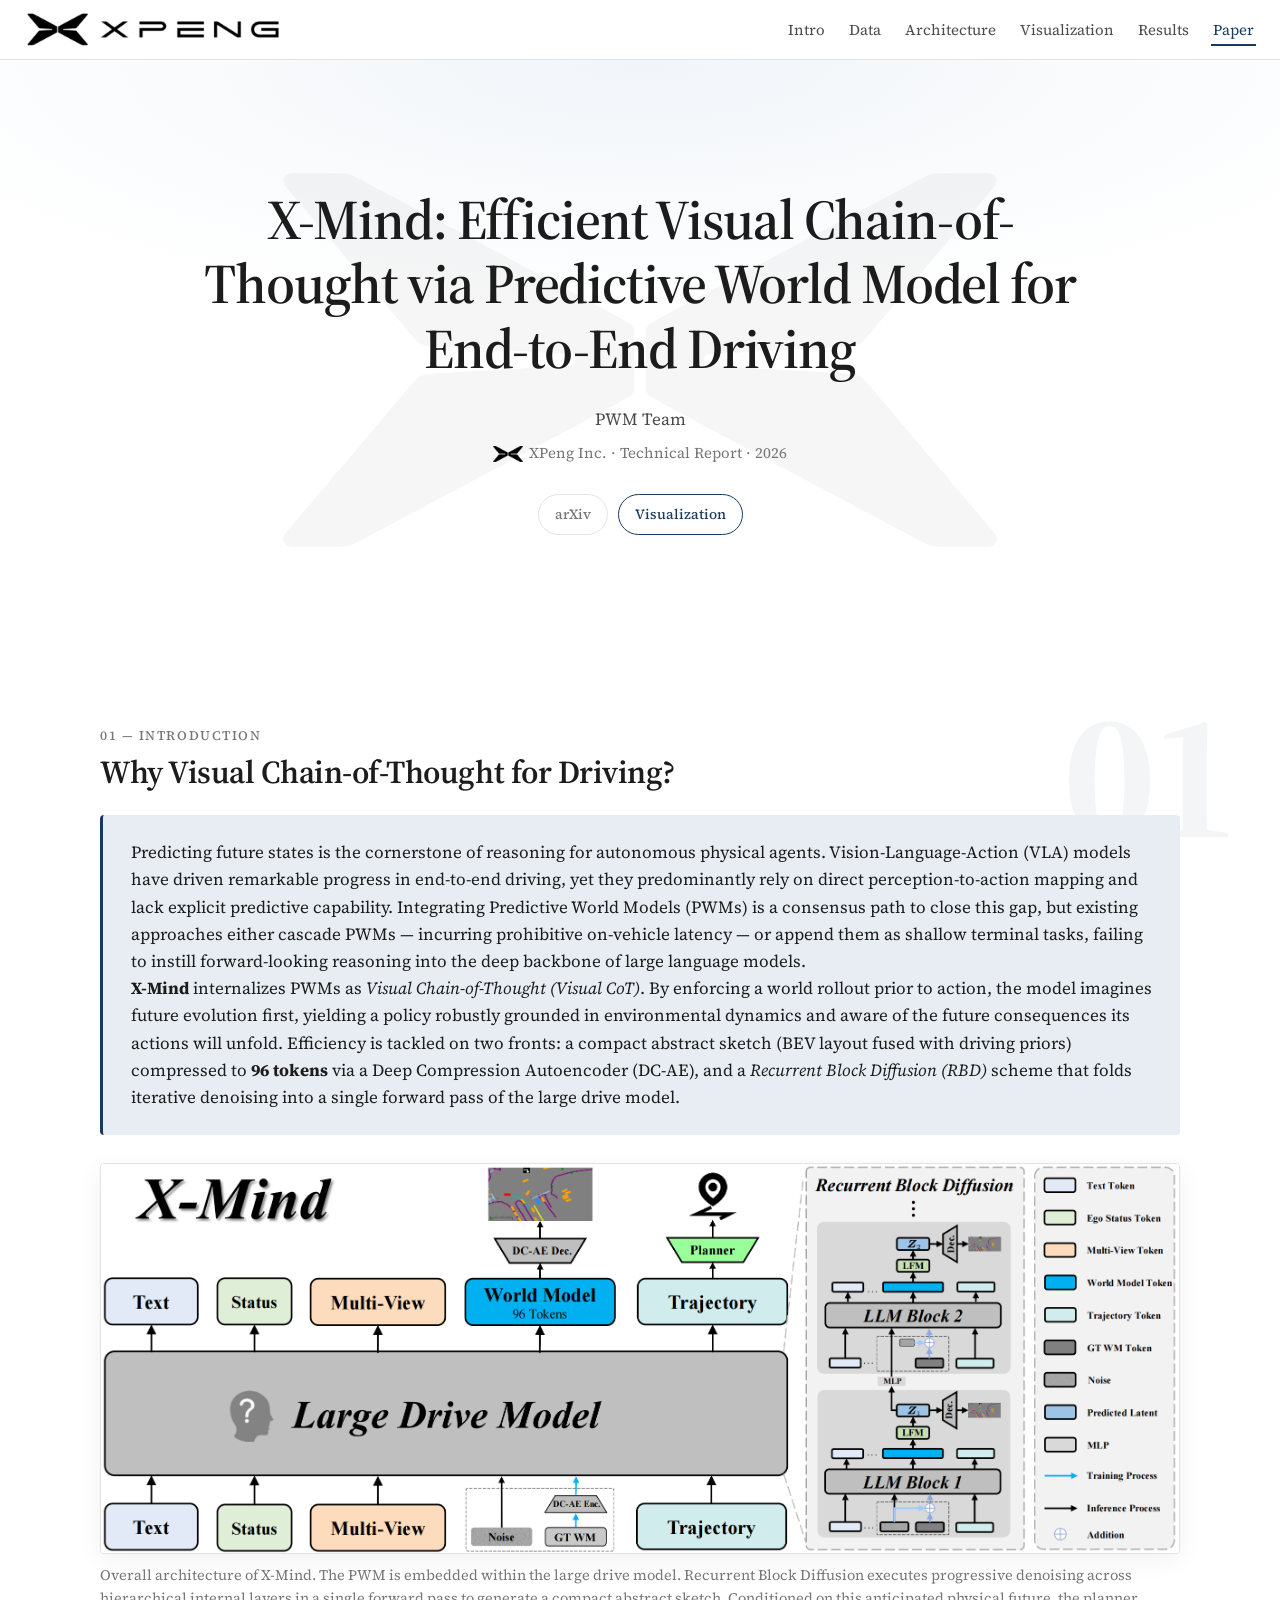
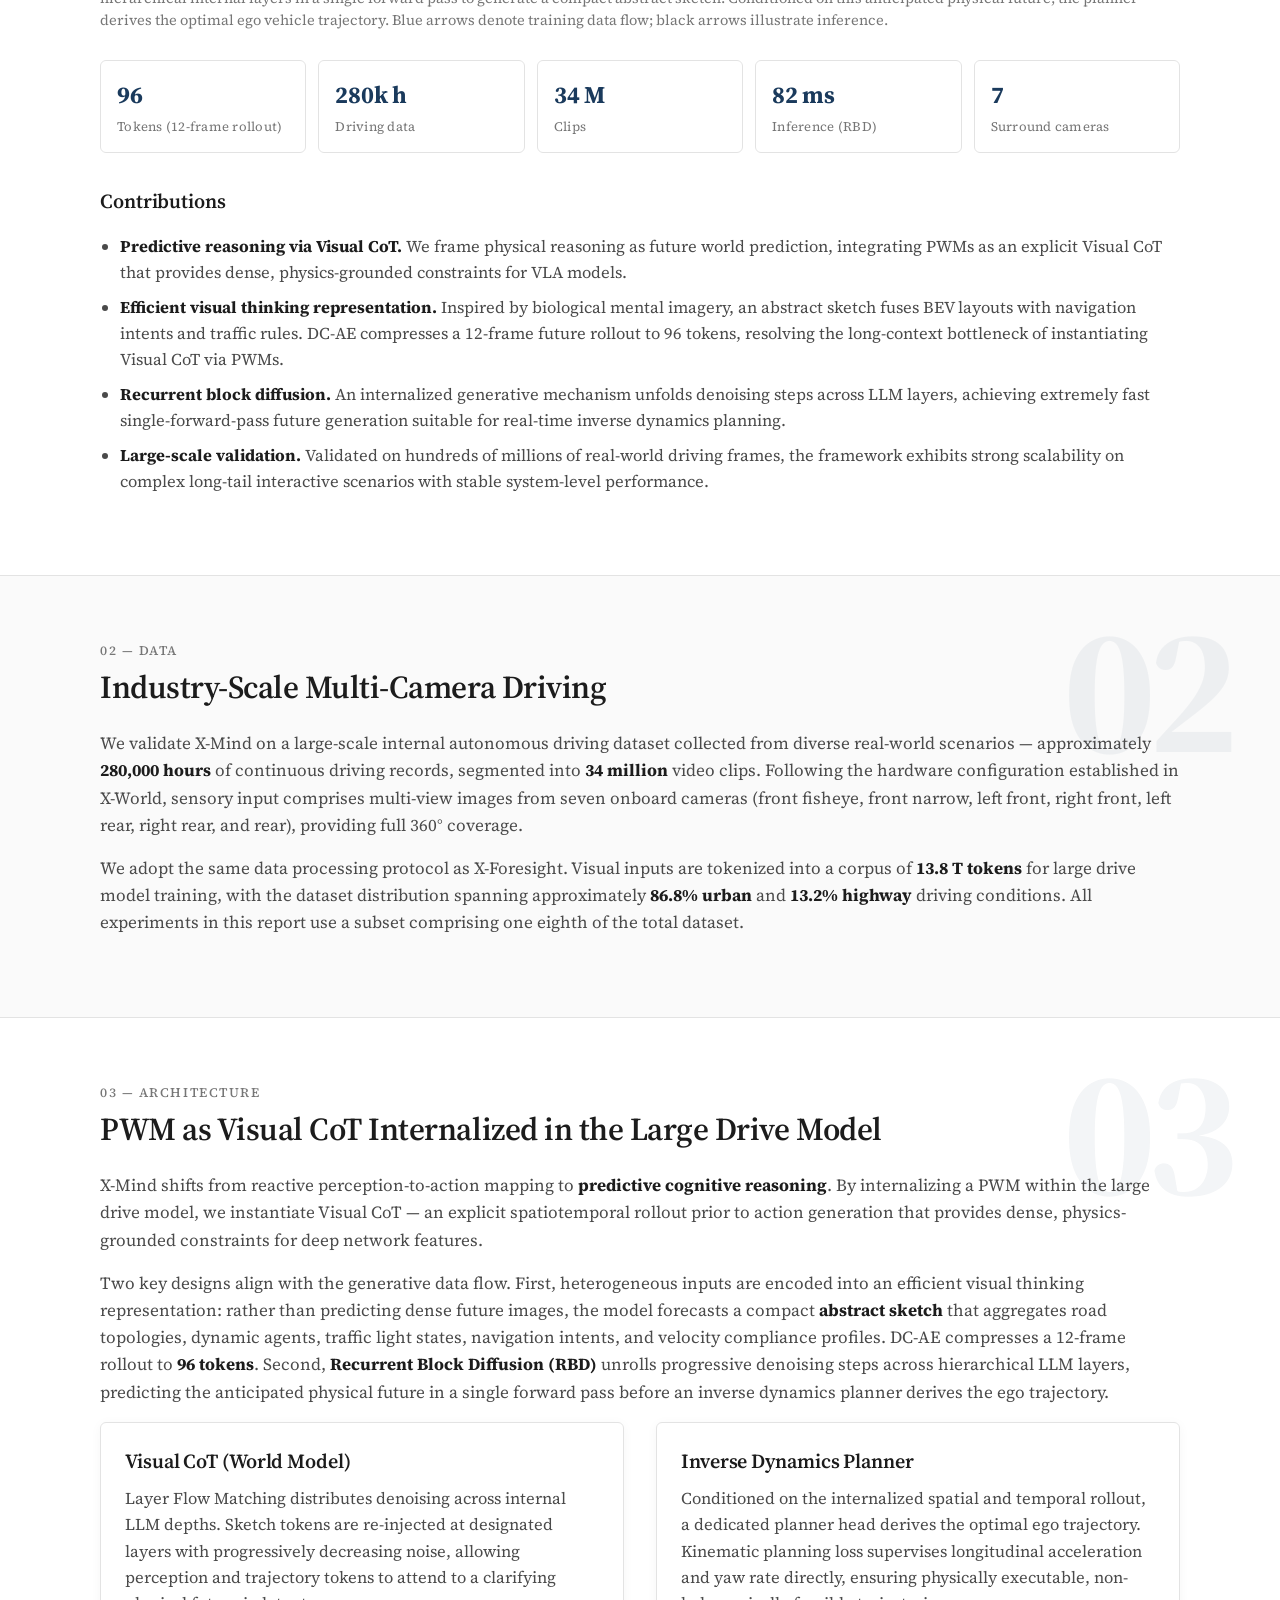
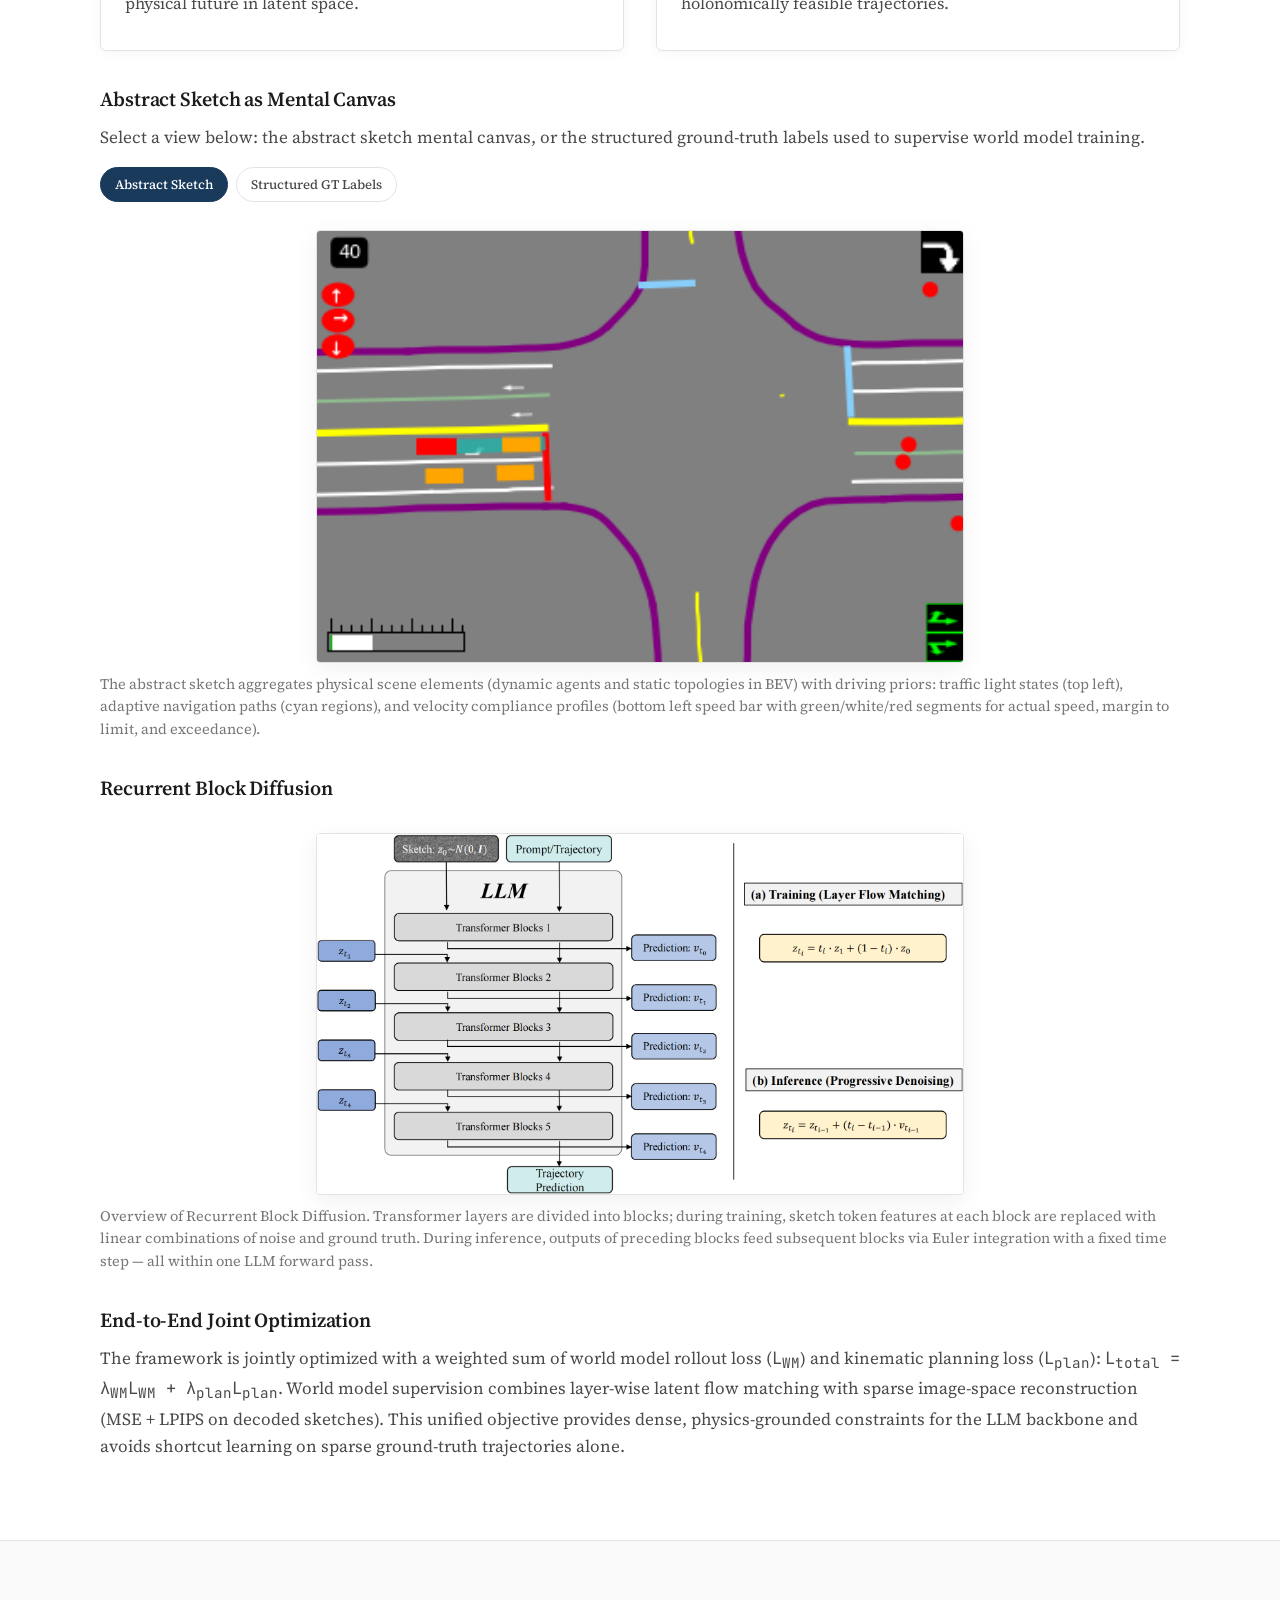
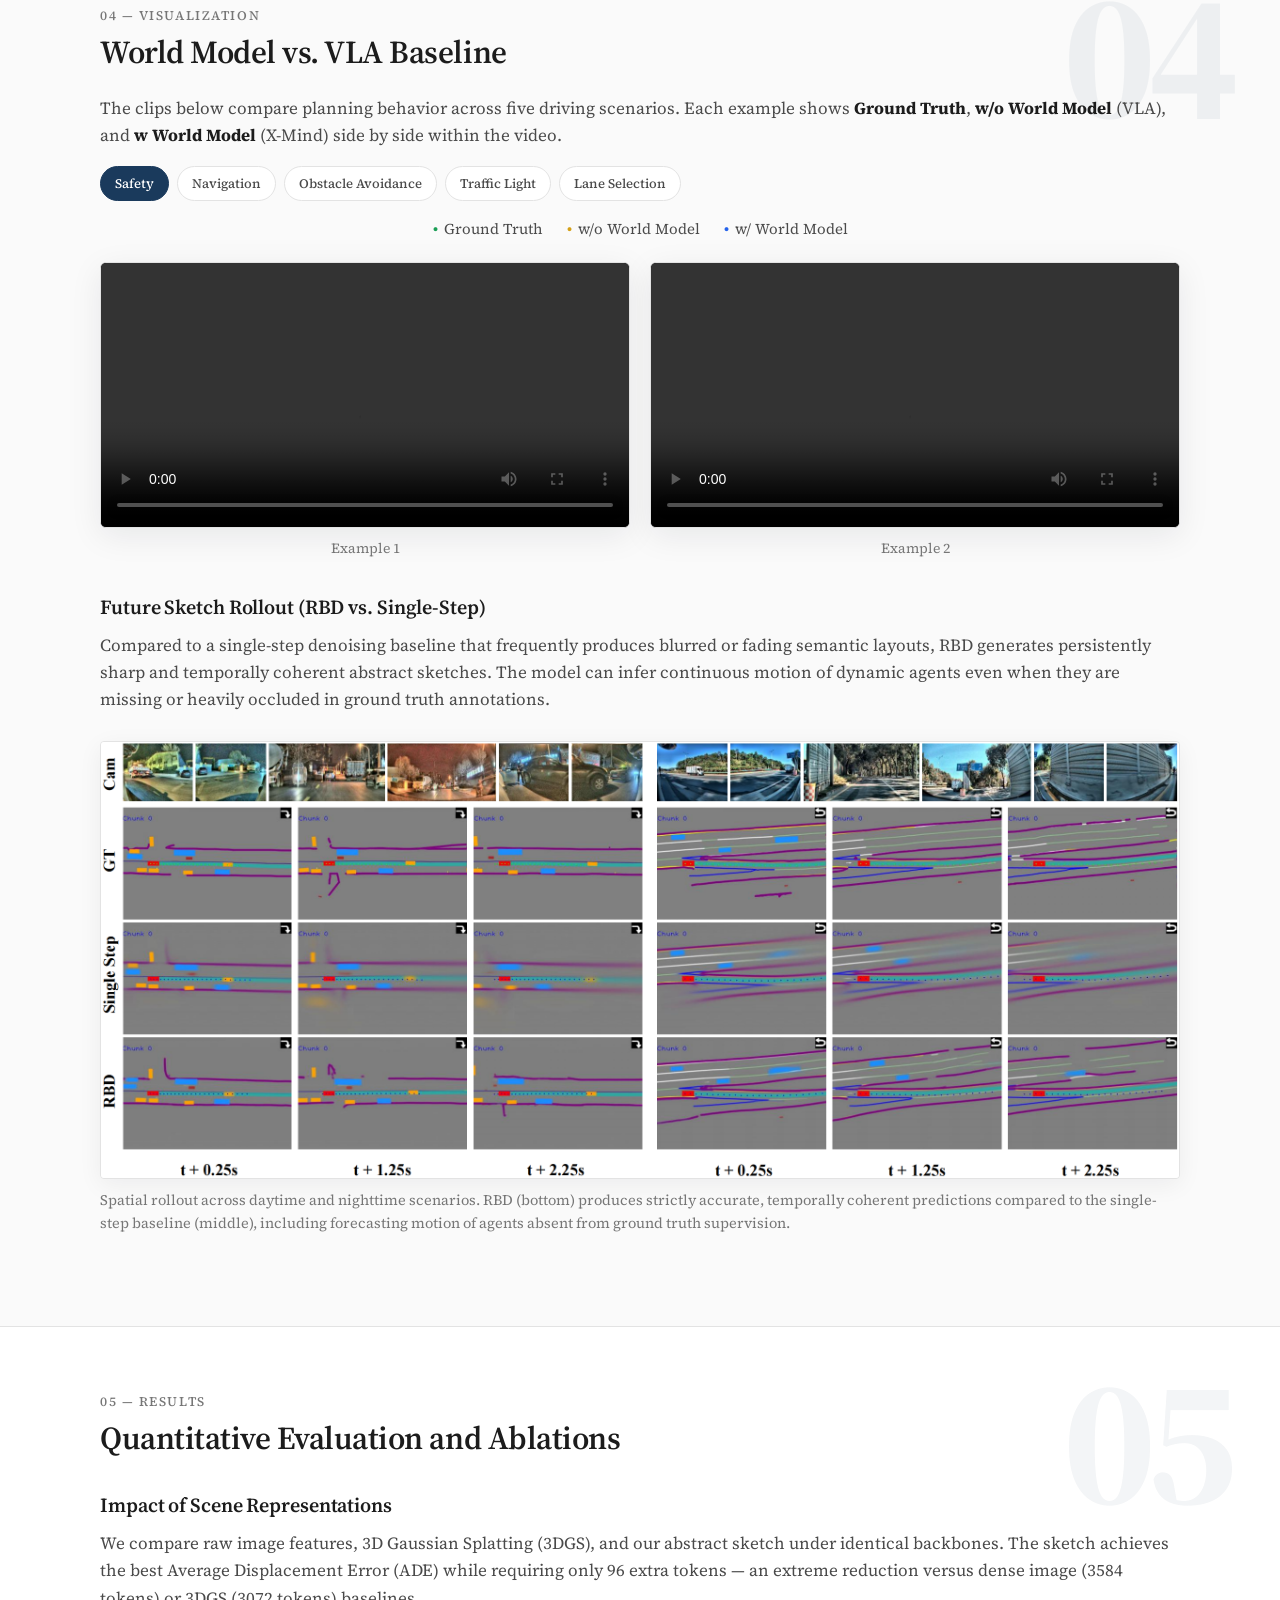
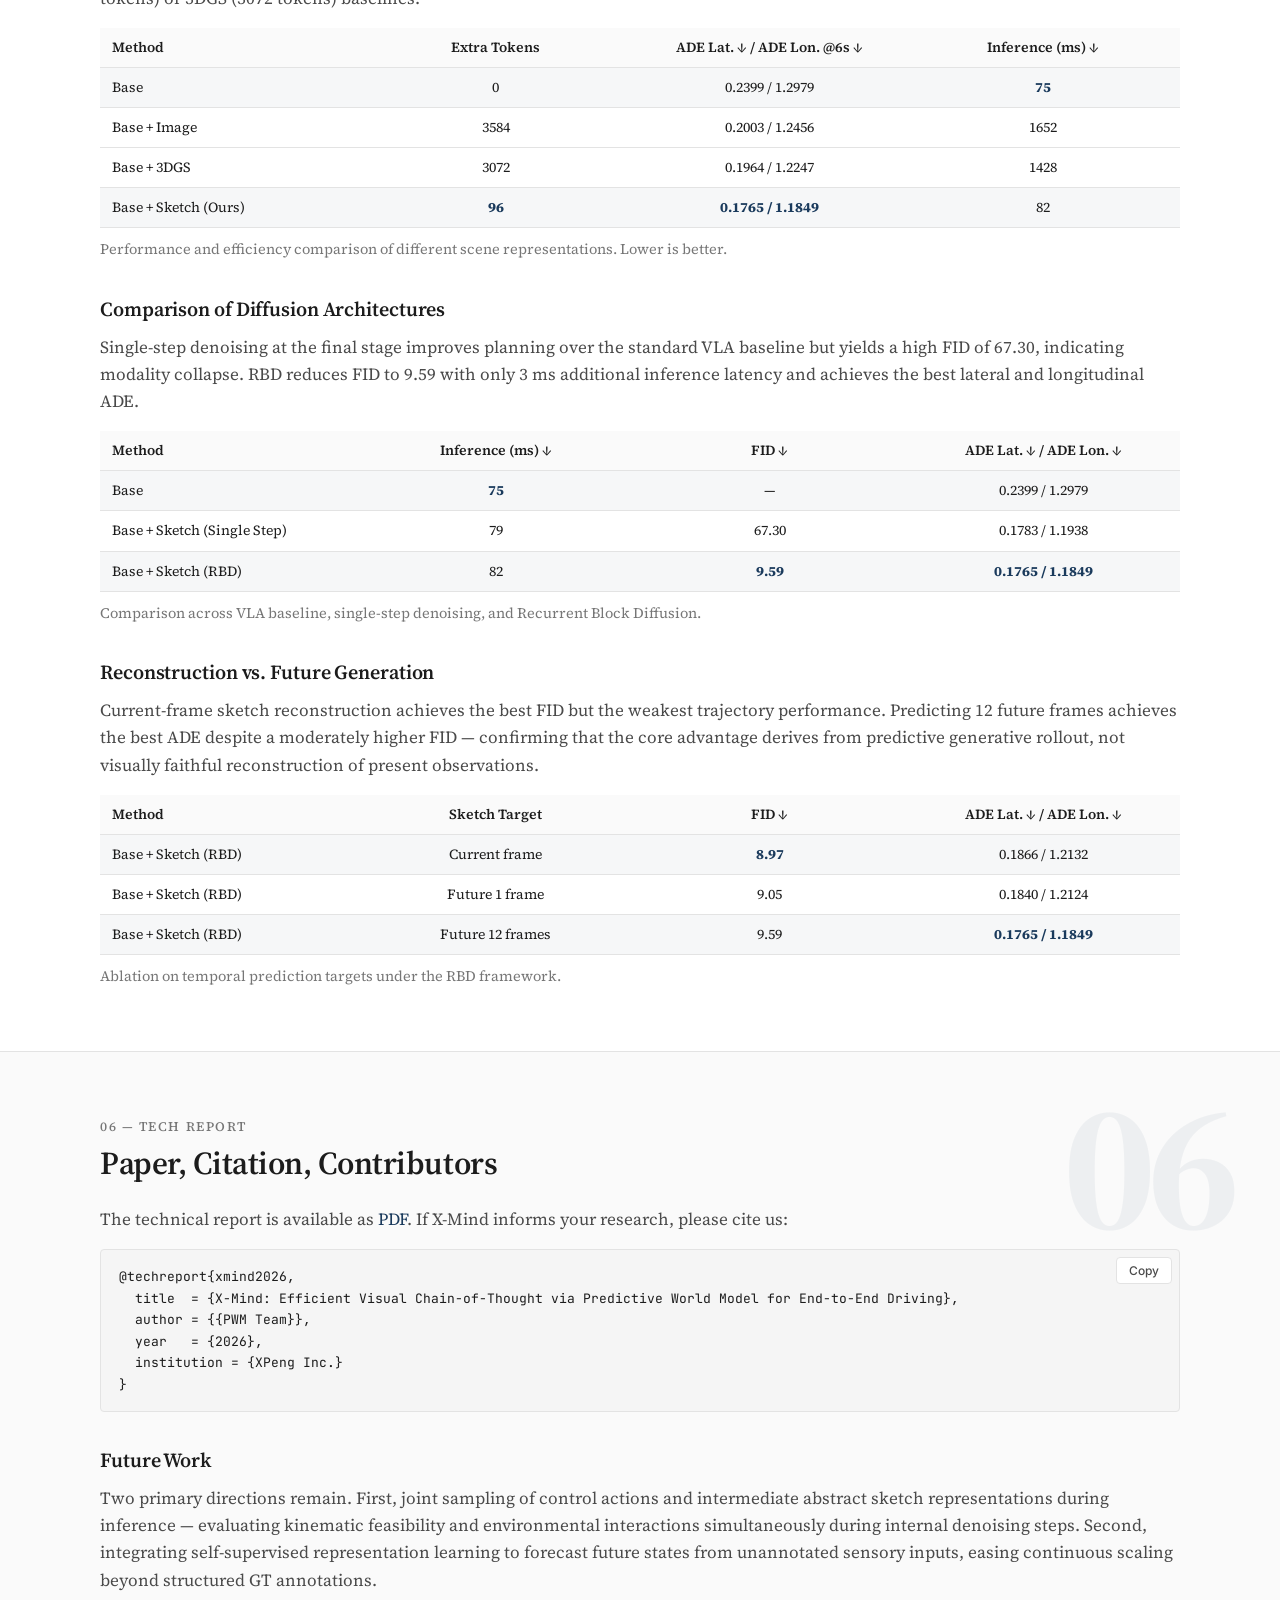
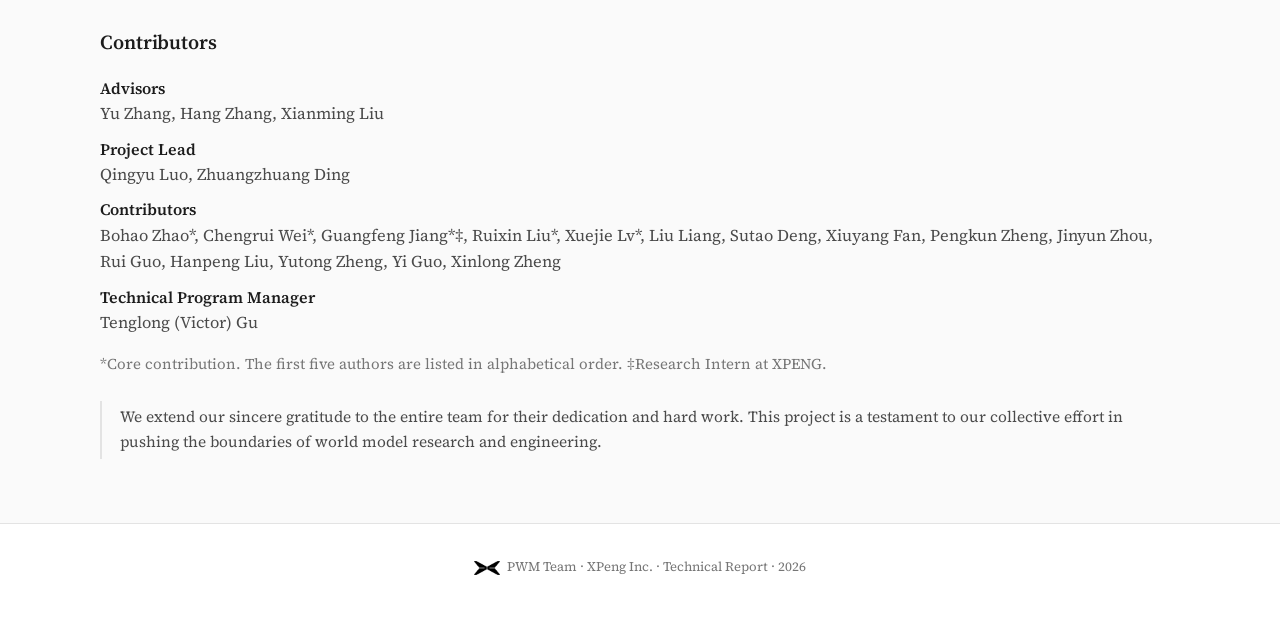
==== en/index.html @ a57a5985 "init" ====
<!doctype html>
<html lang="en">
<head>
  <meta charset="utf-8" />
  <meta name="viewport" content="width=device-width, initial-scale=1" />
  <title>X-Mind — Efficient Visual Chain-of-Thought via Predictive World Model for End-to-End Driving</title>
  <meta name="description" content="X-Mind internalizes predictive world modeling as Visual Chain-of-Thought for low-latency, physics-grounded end-to-end driving." />
  <meta property="og:title" content="X-Mind" />
  <meta property="og:description" content="Visual CoT for end-to-end driving via abstract sketch and Recurrent Block Diffusion. PWM Team · XPeng Inc." />
  <meta property="og:image" content="../assets/img/xmind_main.png" />
  <link rel="icon" type="image/png" href="../assets/img/logo.png" />
  <link rel="preconnect" href="https://fonts.googleapis.com" />
  <link rel="preconnect" href="https://fonts.gstatic.com" crossorigin />
  <link href="https://fonts.googleapis.com/css2?family=Inter:wght@400;500;600;700&family=Source+Serif+4:opsz,wght@8..60,400;8..60,500;8..60,600;8..60,700&family=JetBrains+Mono:wght@400;500;600&display=swap" rel="stylesheet" />
  <link rel="stylesheet" href="../assets/css/styles.css" />
</head>
<body>

<div class="scroll-progress" aria-hidden="true"></div>

<nav class="nav">
  <a class="brand" href="#top">
    <img class="brand-full" src="../assets/img/full_logo.png" alt="XPENG" />
  </a>
  <button class="nav-toggle" type="button" aria-label="Menu" aria-expanded="false">☰</button>
  <ul class="sections">
    <li><a href="#intro">Intro</a></li>
    <li><a href="#data">Data</a></li>
    <li><a href="#architecture">Architecture</a></li>
    <li><a href="#visualization">Visualization</a></li>
    <li><a href="#results">Results</a></li>
    <li><a href="#paper">Paper</a></li>
  </ul>
</nav>

<main id="top">

  <header class="hero">
    <h1>X-Mind: Efficient Visual Chain-of-Thought via Predictive World Model for End-to-End Driving</h1>
    <div class="authors">PWM Team</div>
    <div class="affil">
      <img src="../assets/img/logo.png" alt="XPeng" /> XPeng Inc. · Technical Report · 2026
    </div>
    <div class="badges">
      <a class="badge muted" href="#" data-cfg="ARXIV_URL" target="_blank" rel="noopener">arXiv</a>
      <a class="badge" href="#visualization">Visualization</a>
    </div>
  </header>

  <!-- ====================== 01 INTRO ====================== -->
  <section id="intro" data-num="01">
    <div class="container">
      <div class="section-label">01 — Introduction</div>
      <h2>Why Visual Chain-of-Thought for Driving?</h2>
      <div class="abstract prose">
        <p>
          Predicting future states is the cornerstone of reasoning for autonomous physical agents.
          Vision-Language-Action (VLA) models have driven remarkable progress in end-to-end driving,
          yet they predominantly rely on direct perception-to-action mapping and lack explicit
          predictive capability. Integrating Predictive World Models (PWMs) is a consensus path to
          close this gap, but existing approaches either cascade PWMs — incurring prohibitive
          on-vehicle latency — or append them as shallow terminal tasks, failing to instill
          forward-looking reasoning into the deep backbone of large language models.
        </p>
        <p>
          <strong>X-Mind</strong> internalizes PWMs as <em>Visual Chain-of-Thought (Visual CoT)</em>.
          By enforcing a world rollout prior to action, the model imagines future evolution first,
          yielding a policy robustly grounded in environmental dynamics and aware of the future
          consequences its actions will unfold. Efficiency is tackled on two fronts: a compact
          abstract sketch (BEV layout fused with driving priors) compressed to <strong>96 tokens</strong>
          via a Deep Compression Autoencoder (DC-AE), and a <em>Recurrent Block Diffusion (RBD)</em>
          scheme that folds iterative denoising into a single forward pass of the large drive model.
        </p>
      </div>

      <figure>
        <img src="../assets/img/xmind_main.png" alt="X-Mind overall architecture" />
        <figcaption>
          Overall architecture of X-Mind. The PWM is embedded within the large drive model.
          Recurrent Block Diffusion executes progressive denoising across hierarchical internal layers
          in a single forward pass to generate a compact abstract sketch. Conditioned on this
          anticipated physical future, the planner derives the optimal ego vehicle trajectory.
          Blue arrows denote training data flow; black arrows illustrate inference.
        </figcaption>
      </figure>

      <div class="kv">
        <div class="stat"><div class="num">96</div><div class="lbl">Tokens (12-frame rollout)</div></div>
        <div class="stat"><div class="num">280k h</div><div class="lbl">Driving data</div></div>
        <div class="stat"><div class="num">34 M</div><div class="lbl">Clips</div></div>
        <div class="stat"><div class="num">82 ms</div><div class="lbl">Inference (RBD)</div></div>
        <div class="stat"><div class="num">7</div><div class="lbl">Surround cameras</div></div>
      </div>

      <h3>Contributions</h3>
      <ul class="bullets">
        <li>
          <strong>Predictive reasoning via Visual CoT.</strong> We frame physical reasoning as future
          world prediction, integrating PWMs as an explicit Visual CoT that provides dense,
          physics-grounded constraints for VLA models.
        </li>
        <li>
          <strong>Efficient visual thinking representation.</strong> Inspired by biological mental
          imagery, an abstract sketch fuses BEV layouts with navigation intents and traffic rules.
          DC-AE compresses a 12-frame future rollout to 96 tokens, resolving the long-context
          bottleneck of instantiating Visual CoT via PWMs.
        </li>
        <li>
          <strong>Recurrent block diffusion.</strong> An internalized generative mechanism unfolds
          denoising steps across LLM layers, achieving extremely fast single-forward-pass future
          generation suitable for real-time inverse dynamics planning.
        </li>
        <li>
          <strong>Large-scale validation.</strong> Validated on hundreds of millions of real-world
          driving frames, the framework exhibits strong scalability on complex long-tail interactive
          scenarios with stable system-level performance.
        </li>
      </ul>
    </div>
  </section>

  <!-- ====================== 02 DATA ====================== -->
  <section id="data" class="alt" data-num="02">
    <div class="container">
      <div class="section-label">02 — Data</div>
      <h2>Industry-Scale Multi-Camera Driving</h2>
      <div class="prose">
        <p>
          We validate X-Mind on a large-scale internal autonomous driving dataset collected from
          diverse real-world scenarios — approximately <strong>280,000 hours</strong> of continuous
          driving records, segmented into <strong>34 million</strong> video clips. Following the
          hardware configuration established in X-World, sensory input comprises multi-view images
          from seven onboard cameras (front fisheye, front narrow, left front, right front, left rear,
          right rear, and rear), providing full 360° coverage.
        </p>
        <p>
          We adopt the same data processing protocol as X-Foresight. Visual inputs are tokenized
          into a corpus of <strong>13.8 T tokens</strong> for large drive model training, with the
          dataset distribution spanning approximately <strong>86.8% urban</strong> and
          <strong>13.2% highway</strong> driving conditions. All experiments in this report use a
          subset comprising one eighth of the total dataset.
        </p>
      </div>
    </div>
  </section>

  <!-- ====================== 03 ARCHITECTURE ====================== -->
  <section id="architecture" data-num="03">
    <div class="container">
      <div class="section-label">03 — Architecture</div>
      <h2>PWM as Visual CoT Internalized in the Large Drive Model</h2>
      <div class="prose">
        <p>
          X-Mind shifts from reactive perception-to-action mapping to <strong>predictive cognitive
          reasoning</strong>. By internalizing a PWM within the large drive model, we instantiate
          Visual CoT — an explicit spatiotemporal rollout prior to action generation that provides
          dense, physics-grounded constraints for deep network features.
        </p>
        <p>
          Two key designs align with the generative data flow. First, heterogeneous inputs are encoded
          into an efficient visual thinking representation: rather than predicting dense future images,
          the model forecasts a compact <strong>abstract sketch</strong> that aggregates road
          topologies, dynamic agents, traffic light states, navigation intents, and velocity
          compliance profiles. DC-AE compresses a 12-frame rollout to <strong>96 tokens</strong>.
          Second, <strong>Recurrent Block Diffusion (RBD)</strong> unrolls progressive denoising
          steps across hierarchical LLM layers, predicting the anticipated physical future in a
          single forward pass before an inverse dynamics planner derives the ego trajectory.
        </p>
      </div>

      <div class="cols2">
        <div class="card">
          <h3>Visual CoT (World Model)</h3>
          <p>
            Layer Flow Matching distributes denoising across internal LLM depths. Sketch tokens are
            re-injected at designated layers with progressively decreasing noise, allowing perception
            and trajectory tokens to attend to a clarifying physical future in latent space.
          </p>
        </div>
        <div class="card">
          <h3>Inverse Dynamics Planner</h3>
          <p>
            Conditioned on the internalized spatial and temporal rollout, a dedicated planner head
            derives the optimal ego trajectory. Kinematic planning loss supervises longitudinal
            acceleration and yaw rate directly, ensuring physically executable, non-holonomically
            feasible trajectories.
          </p>
        </div>
      </div>

      <h3>Abstract Sketch as Mental Canvas</h3>
      <div class="prose">
        <p>
          Select a view below: the abstract sketch mental canvas, or the structured ground-truth
          labels used to supervise world model training.
        </p>
      </div>

      <div class="demo-picker panel-picker" role="tablist" aria-label="Sketch views">
        <button type="button" class="active" data-panel="sketch-panel-abstract" aria-selected="true">Abstract Sketch</button>
        <button type="button" data-panel="sketch-panel-gt" aria-selected="false">Structured GT Labels</button>
      </div>

      <div id="sketch-panel-abstract" class="sketch-panel">
        <figure class="fig-sketch">
          <img src="../assets/img/abstract_sketch.png" alt="Abstract sketch for visual thinking" />
          <figcaption>
            The abstract sketch aggregates physical scene elements (dynamic agents and static topologies
            in BEV) with driving priors: traffic light states (top left), adaptive navigation paths
            (cyan regions), and velocity compliance profiles (bottom left speed bar with green/white/red
            segments for actual speed, margin to limit, and exceedance).
          </figcaption>
        </figure>
      </div>

      <div id="sketch-panel-gt" class="sketch-panel" hidden>
        <div class="gt-carousel" id="sketch-gt-carousel" aria-roledescription="carousel">
          <button type="button" class="gt-carousel-btn gt-carousel-prev" aria-label="Previous GT label">←</button>

          <div class="gt-carousel-viewport">
            <div class="gt-carousel-slide active" data-slide="0">
              <figure class="fig-sketch fig-sketch-carousel">
                <img src="../assets/img/sketch_gt_1.png" alt="Traffic light transition GT (Fig. 5a)" />
                <figcaption><strong>(a)</strong> Traffic light transition GT (t = 0 s vs. t = 1 s)</figcaption>
              </figure>
              <div class="prose gt-carousel-desc">
                <p>
                  The GT sequences explicitly incorporate traffic light states into the spatial grid
                  to supervise the model's temporal reasoning. In this intersection scenario, the GT
                  data captures the precise transition from a stationary phase
                  (<em>t</em> = 0 s, Stopped) to a dynamic proceeding phase
                  (<em>t</em> = 1 s, Proceeding) following a signal change. By providing such dense
                  supervision, the framework ensures that the world model learns the causal
                  relationship between signal phases and vehicle start-stop mechanics.
                </p>
              </div>
            </div>

            <div class="gt-carousel-slide" data-slide="1" hidden>
              <figure class="fig-sketch fig-sketch-carousel">
                <img src="../assets/img/sketch_gt_2.png" alt="Adaptive navigation target path GT (Fig. 5b)" />
                <figcaption><strong>(b)</strong> Adaptive navigation target path GT (t = 0 s vs. t = 1 s)</figcaption>
              </figure>
              <div class="prose gt-carousel-desc">
                <p>
                  To ground the model's future rollouts in high-level routing intents, the GT data
                  embeds macro-navigation targets directly into the topological space. The
                  visualization of the progressive GT sequence reveals how the designated cyan
                  routing corridor and navigation arrows update adaptively as the ego-vehicle
                  advances. This structured guidance serves as a deterministic spatial constraint,
                  ensuring the model's latent imagination remains strictly aligned with the intended
                  target path.
                </p>
              </div>
            </div>

            <div class="gt-carousel-slide" data-slide="2" hidden>
              <figure class="fig-sketch fig-sketch-carousel">
                <img src="../assets/img/sketch_gt_3.png" alt="Velocity compliance profile GT (Fig. 5c)" />
                <figcaption><strong>(c)</strong> Velocity compliance profile GT (under-speed vs. over-speed)</figcaption>
              </figure>
              <div class="prose gt-carousel-desc">
                <p>
                  The GT data also provides explicit supervision for speed limit semantics and
                  kinematic states. By comparing the abstract sketch labels across different velocity
                  profiles, the supervision distinctly differentiates between compliant and excessive
                  speed conditions. This kinematic status is visually quantified by a speed bar
                  located at the bottom left of the sketch. Within this structured bar, a
                  <strong>green</strong> segment represents the actual vehicle speed, a
                  <strong>white</strong> segment indicates the remaining margin before reaching the
                  speed limit, and a <strong>red</strong> segment explicitly highlights the extent of
                  any velocity exceedance. By coupling the physical environment with these legal
                  kinematic thresholds, the labels compel the predictive world model to accurately
                  distinguish between safe and noncompliant future states during its continuous
                  spatial rollout.
                </p>
              </div>
            </div>
          </div>

          <button type="button" class="gt-carousel-btn gt-carousel-next" aria-label="Next GT label">→</button>
        </div>

        <figcaption class="sketch-gt-summary">
          Visualization of the structured sketch GT data. These labels represent the high-fidelity
          supervision signals used to train the world model, incorporating traffic light signal phases,
          macroscopic routing intents, and explicit kinematic compliance bars. Such dense and structured
          labels are crucial for the model to internalize complex physical and semantic driving rules.
        </figcaption>
      </div>

      <h3>Recurrent Block Diffusion</h3>
      <figure class="fig-rbd">
        <img src="../assets/img/rbd_overview.png" alt="Recurrent Block Diffusion overview" />
        <figcaption>
          Overview of Recurrent Block Diffusion. Transformer layers are divided into blocks; during
          training, sketch token features at each block are replaced with linear combinations of
          noise and ground truth. During inference, outputs of preceding blocks feed subsequent blocks
          via Euler integration with a fixed time step — all within one LLM forward pass.
        </figcaption>
      </figure>

      <h3>End-to-End Joint Optimization</h3>
      <div class="prose">
        <p>
          The framework is jointly optimized with a weighted sum of world model rollout loss
          (<code>L<sub>WM</sub></code>) and kinematic planning loss (<code>L<sub>plan</sub></code>):
          <code>L<sub>total</sub> = λ<sub>WM</sub>L<sub>WM</sub> + λ<sub>plan</sub>L<sub>plan</sub></code>.
          World model supervision combines layer-wise latent flow matching with sparse image-space
          reconstruction (MSE + LPIPS on decoded sketches). This unified objective provides dense,
          physics-grounded constraints for the LLM backbone and avoids shortcut learning on sparse
          ground-truth trajectories alone.
        </p>
      </div>
    </div>
  </section>

  <!-- ====================== 04 VISUALIZATION ====================== -->
  <section id="visualization" class="alt" data-num="04">
    <div class="container">
      <div class="section-label">04 — Visualization</div>
      <h2>World Model vs. VLA Baseline</h2>
      <div class="prose">
        <p>
          The clips below compare planning behavior across five driving scenarios. Each example
          shows <strong>Ground Truth</strong>, <strong>w/o World Model</strong> (VLA), and
          <strong>w World Model</strong> (X-Mind) side by side within the video.
        </p>
      </div>

      <div class="demo-picker panel-picker scenario-picker" role="tablist" aria-label="Driving scenarios">
        <button type="button" class="active" data-panel="viz-safety" aria-selected="true">Safety</button>
        <button type="button" data-panel="viz-navigation" aria-selected="false">Navigation</button>
        <button type="button" data-panel="viz-obstacle" aria-selected="false">Obstacle Avoidance</button>
        <button type="button" data-panel="viz-traffic-light" aria-selected="false">Traffic Light</button>
        <button type="button" data-panel="viz-laneselect" aria-selected="false">Lane Selection</button>
      </div>

      <ul class="viz-legend" aria-label="Trajectory legend">
        <li class="legend-gt">Ground Truth</li>
        <li class="legend-wo">w/o World Model</li>
        <li class="legend-wm">w/ World Model</li>
      </ul>

      <div id="viz-safety" class="viz-scenario-panel">
        <div class="demo-duo">
          <div class="demo-duo-item">
            <div class="demo-player">
              <video controls preload="metadata" playsinline>
                <source src="../assets/videos/Safety_1.mp4#t=0.1" type="video/mp4" />
              </video>
            </div>
            <div class="demo-duo-label">Example 1</div>
          </div>
          <div class="demo-duo-item">
            <div class="demo-player">
              <video controls preload="metadata" playsinline>
                <source src="../assets/videos/Safety_2.mp4#t=0.1" type="video/mp4" />
              </video>
            </div>
            <div class="demo-duo-label">Example 2</div>
          </div>
        </div>
      </div>

      <div id="viz-navigation" class="viz-scenario-panel" hidden>
        <div class="demo-duo">
          <div class="demo-duo-item">
            <div class="demo-player">
              <video controls preload="metadata" playsinline>
                <source src="../assets/videos/navigation_1.mp4#t=0.1" type="video/mp4" />
              </video>
            </div>
            <div class="demo-duo-label">Example 1</div>
          </div>
          <div class="demo-duo-item">
            <div class="demo-player">
              <video controls preload="metadata" playsinline>
                <source src="../assets/videos/Navigation_2.mp4#t=0.1" type="video/mp4" />
              </video>
            </div>
            <div class="demo-duo-label">Example 2</div>
          </div>
        </div>
      </div>

      <div id="viz-obstacle" class="viz-scenario-panel" hidden>
        <div class="demo-duo">
          <div class="demo-duo-item">
            <div class="demo-player">
              <video controls preload="metadata" playsinline>
                <source src="../assets/videos/obstacle_1.mp4#t=0.1" type="video/mp4" />
              </video>
            </div>
            <div class="demo-duo-label">Example 1</div>
          </div>
          <div class="demo-duo-item">
            <div class="demo-player">
              <video controls preload="metadata" playsinline>
                <source src="../assets/videos/obstacle_2.mp4#t=0.1" type="video/mp4" />
              </video>
            </div>
            <div class="demo-duo-label">Example 2</div>
          </div>
        </div>
      </div>

      <div id="viz-traffic-light" class="viz-scenario-panel" hidden>
        <div class="demo-duo">
          <div class="demo-duo-item">
            <div class="demo-player">
              <video controls preload="metadata" playsinline>
                <source src="../assets/videos/light_1.mp4#t=0.1" type="video/mp4" />
              </video>
            </div>
            <div class="demo-duo-label">Example 1</div>
          </div>
          <div class="demo-duo-item">
            <div class="demo-player">
              <video controls preload="metadata" playsinline>
                <source src="../assets/videos/light_2.mp4#t=0.1" type="video/mp4" />
              </video>
            </div>
            <div class="demo-duo-label">Example 2</div>
          </div>
        </div>
      </div>

      <div id="viz-laneselect" class="viz-scenario-panel" hidden>
        <div class="demo-duo">
          <div class="demo-duo-item">
            <div class="demo-player">
              <video controls preload="metadata" playsinline>
                <source src="../assets/videos/LaneSelect_1.mp4#t=0.1" type="video/mp4" />
              </video>
            </div>
            <div class="demo-duo-label">Example 1</div>
          </div>
          <div class="demo-duo-item">
            <div class="demo-player">
              <video controls preload="metadata" playsinline>
                <source src="../assets/videos/LaneSelect_2.mp4#t=0.1" type="video/mp4" />
              </video>
            </div>
            <div class="demo-duo-label">Example 2</div>
          </div>
        </div>
      </div>

      <h3>Future Sketch Rollout (RBD vs. Single-Step)</h3>
      <div class="prose">
        <p>
          Compared to a single-step denoising baseline that frequently produces blurred or fading
          semantic layouts, RBD generates persistently sharp and temporally coherent abstract sketches.
          The model can infer continuous motion of dynamic agents even when they are missing or
          heavily occluded in ground truth annotations.
        </p>
      </div>
      <figure>
        <img src="../assets/img/sketch_rollout_qual.png" alt="Qualitative sketch rollout comparison" />
        <figcaption>
          Spatial rollout across daytime and nighttime scenarios. RBD (bottom) produces strictly
          accurate, temporally coherent predictions compared to the single-step baseline (middle),
          including forecasting motion of agents absent from ground truth supervision.
        </figcaption>
      </figure>

      <!-- <h3>Trajectory planning comparison</h3>
      <div class="prose">
        <p>
          Qualitative trajectory comparisons across safety-critical braking, off-ramp navigation,
          traffic-light compliance, and topological obstacle avoidance. The world model enhances
          safety, navigation adherence, and semantic understanding in complex urban environments.
        </p>
      </div>
      <figure>
        <img src="../assets/img/trajectory_qual.png" alt="Qualitative trajectory comparison" />
        <figcaption>
          Driving trajectory comparison: ground truth, without world model, and with world model.
          Layout: top row shows four-view cameras; bottom-left shows GT BEV; bottom-right shows
          WM-predicted BEV. X-Mind with RBD demonstrates progressive planning across diverse scenarios.
        </figcaption>
      </figure> -->
    </div>
  </section>

  <!-- ====================== 05 RESULTS ====================== -->
  <section id="results" data-num="05">
    <div class="container">
      <div class="section-label">05 — Results</div>
      <h2>Quantitative Evaluation and Ablations</h2>

      <h3>Impact of Scene Representations</h3>
      <div class="prose">
        <p>
          We compare raw image features, 3D Gaussian Splatting (3DGS), and our abstract sketch under
          identical backbones. The sketch achieves the best Average Displacement Error (ADE) while
          requiring only 96 extra tokens — an extreme reduction versus dense image (3584 tokens) or
          3DGS (3072 tokens) baselines.
        </p>
      </div>
      <div class="tablewrap">
        <table class="results">
          <thead>
            <tr>
              <th>Method</th>
              <th>Extra Tokens</th>
              <th>ADE Lat. ↓ / ADE Lon. @6s ↓</th>
              <th>Inference (ms) ↓</th>
            </tr>
          </thead>
          <tbody>
            <tr><td>Base</td><td>0</td><td>0.2399 / 1.2979</td><td class="best">75</td></tr>
            <tr><td>Base + Image</td><td>3584</td><td>0.2003 / 1.2456</td><td>1652</td></tr>
            <tr><td>Base + 3DGS</td><td>3072</td><td>0.1964 / 1.2247</td><td>1428</td></tr>
            <tr><td>Base + Sketch (Ours)</td><td class="best">96</td><td class="best">0.1765 / 1.1849</td><td>82</td></tr>
          </tbody>
        </table>
      </div>
      <figcaption>Performance and efficiency comparison of different scene representations. Lower is better.</figcaption>

      <h3>Comparison of Diffusion Architectures</h3>
      <div class="prose">
        <p>
          Single-step denoising at the final stage improves planning over the standard VLA baseline
          but yields a high FID of 67.30, indicating modality collapse. RBD reduces FID to 9.59 with
          only 3 ms additional inference latency and achieves the best lateral and longitudinal ADE.
        </p>
      </div>
      <div class="tablewrap">
        <table class="results">
          <thead>
            <tr>
              <th>Method</th>
              <th>Inference (ms) ↓</th>
              <th>FID ↓</th>
              <th>ADE Lat. ↓ / ADE Lon. ↓</th>
            </tr>
          </thead>
          <tbody>
            <tr><td>Base</td><td class="best">75</td><td>—</td><td>0.2399 / 1.2979</td></tr>
            <tr><td>Base + Sketch (Single Step)</td><td>79</td><td>67.30</td><td>0.1783 / 1.1938</td></tr>
            <tr><td>Base + Sketch (RBD)</td><td>82</td><td class="best">9.59</td><td class="best">0.1765 / 1.1849</td></tr>
          </tbody>
        </table>
      </div>
      <figcaption>Comparison across VLA baseline, single-step denoising, and Recurrent Block Diffusion.</figcaption>

      <h3>Reconstruction vs. Future Generation</h3>
      <div class="prose">
        <p>
          Current-frame sketch reconstruction achieves the best FID but the weakest trajectory
          performance. Predicting 12 future frames achieves the best ADE despite a moderately higher
          FID — confirming that the core advantage derives from predictive generative rollout, not
          visually faithful reconstruction of present observations.
        </p>
      </div>
      <div class="tablewrap">
        <table class="results">
          <thead>
            <tr>
              <th>Method</th>
              <th>Sketch Target</th>
              <th>FID ↓</th>
              <th>ADE Lat. ↓ / ADE Lon. ↓</th>
            </tr>
          </thead>
          <tbody>
            <tr><td>Base + Sketch (RBD)</td><td>Current frame</td><td class="best">8.97</td><td>0.1866 / 1.2132</td></tr>
            <tr><td>Base + Sketch (RBD)</td><td>Future 1 frame</td><td>9.05</td><td>0.1840 / 1.2124</td></tr>
            <tr><td>Base + Sketch (RBD)</td><td>Future 12 frames</td><td>9.59</td><td class="best">0.1765 / 1.1849</td></tr>
          </tbody>
        </table>
      </div>
      <figcaption>Ablation on temporal prediction targets under the RBD framework.</figcaption>

    </div>
  </section>

  <!-- ====================== 06 PAPER ====================== -->
  <section id="paper" class="alt" data-num="06">
    <div class="container">
      <div class="section-label">06 — Tech Report</div>
      <h2>Paper, Citation, Contributors</h2>
      <div class="prose">
        <p>
          The technical report is available as
          <a href="../X_Mind_Report.pdf" target="_blank" rel="noopener">PDF</a>.
          If X-Mind informs your research, please cite us:
        </p>
      </div>

      <div class="bibtex-wrap">
        <button class="bibtex-copy" type="button">Copy</button>
        <pre class="bibtex">@techreport{xmind2026,
  title  = {X-Mind: Efficient Visual Chain-of-Thought via Predictive World Model for End-to-End Driving},
  author = {{PWM Team}},
  year   = {2026},
  institution = {XPeng Inc.}
}</pre>
      </div>

      <h3>Future Work</h3>
      <div class="prose">
        <p>
          Two primary directions remain. First, joint sampling of control actions and intermediate
          abstract sketch representations during inference — evaluating kinematic feasibility and
          environmental interactions simultaneously during internal denoising steps. Second,
          integrating self-supervised representation learning to forecast future states from
          unannotated sensory inputs, easing continuous scaling beyond structured GT annotations.
        </p>
      </div>

      <h3>Contributors</h3>
      <dl class="contributors">
        <dt>Advisors</dt>
        <dd>Yu Zhang, Hang Zhang, Xianming Liu</dd>
        <dt>Project Lead</dt>
        <dd>Qingyu Luo, Zhuangzhuang Ding</dd>
        <dt>Contributors</dt>
        <dd>
          Bohao Zhao*, Chengrui Wei*, Guangfeng Jiang*‡, Ruixin Liu*, Xuejie Lv*, Liu Liang,
          Sutao Deng, Xiuyang Fan, Pengkun Zheng, Jinyun Zhou, Rui Guo, Hanpeng Liu,
          Yutong Zheng, Yi Guo, Xinlong Zheng
        </dd>
        <dt>Technical Program Manager</dt>
        <dd>Tenglong (Victor) Gu</dd>
      </dl>
      <p class="prose" style="font-size:15px;color:var(--muted);">
        *Core contribution. The first five authors are listed in alphabetical order.
        ‡Research Intern at XPENG.
      </p>

      <div class="acknowledgments">
        We extend our sincere gratitude to the entire team for their dedication and hard work.
        This project is a testament to our collective effort in pushing the boundaries of world
        model research and engineering.
      </div>
    </div>
  </section>
</main>

<footer>
  <img src="../assets/img/logo.png" alt="" />
  PWM Team · XPeng Inc. · Technical Report · <span id="footer-year">2026</span>
</footer>

<script src="../config.js"></script>
<script src="../assets/js/main.js"></script>
</body>
</html>
---- assets/css/styles.css ----
/* X-Foresight project page — minimalist academic style modeled on x-cache-1.github.io */

:root {
  --accent: #1a3a5c;
  --accent-soft: #e7edf3;
  --ink: #1c1c1c;
  --ink-soft: #4a4a4a;
  --muted: #767676;
  --rule: #e3e3e3;
  --bg: #ffffff;
  --bg-alt: #fafafa;
  --code-bg: #f5f5f5;
  --max-w: 1080px;
  --nav-h: 60px;
  --serif: "Source Serif 4", "Iowan Old Style", "Charter", "Times New Roman", "Noto Sans SC", serif;
  --sans: "Inter", -apple-system, BlinkMacSystemFont, "Helvetica Neue", "Noto Sans SC", "PingFang SC", "Hiragino Sans GB", system-ui, sans-serif;
  --mono: ui-monospace, "JetBrains Mono", "SF Mono", Menlo, Consolas, monospace;
}

* { box-sizing: border-box; }

html { scroll-behavior: smooth; scroll-padding-top: var(--nav-h); }

body {
  margin: 0;
  font-family: var(--serif);
  font-size: 16px;
  line-height: 1.65;
  color: var(--ink);
  background: var(--bg);
  -webkit-font-smoothing: antialiased;
  text-rendering: optimizeLegibility;
}

/* Restore monospace only for code-like content. */
code, pre, .bibtex { font-family: var(--mono); }

/* ----- Reading-progress bar (top of viewport) --------------------------- */
.scroll-progress {
  position: fixed;
  top: 0;
  left: 0;
  height: 2px;
  width: 0;
  background: var(--accent);
  z-index: 100;
  transition: width 80ms linear;
  will-change: width;
  pointer-events: none;
}

/* ----- Scroll-triggered section fade-in --------------------------------- */
/* Scoped to .js so non-JS users see content immediately. Respects
   prefers-reduced-motion by short-circuiting the rule. */
.js section {
  opacity: 0;
  transform: translateY(24px);
  transition: opacity .65s ease-out, transform .65s ease-out;
  will-change: opacity, transform;
}
.js section.in-view {
  opacity: 1;
  transform: none;
}
@media (prefers-reduced-motion: reduce) {
  .js section {
    opacity: 1;
    transform: none;
    transition: none;
  }
}

a { color: var(--accent); text-decoration: none; }
a:hover { text-decoration: underline; }

/* ----- Top navigation ---------------------------------------------------- */
.nav {
  position: sticky;
  top: 0;
  z-index: 50;
  height: var(--nav-h);
  display: flex;
  align-items: center;
  padding: 0 24px;
  background: rgba(255,255,255,0.92);
  backdrop-filter: saturate(180%) blur(8px);
  -webkit-backdrop-filter: saturate(180%) blur(8px);
  border-bottom: 1px solid var(--rule);
}
.nav .brand {
  margin-right: auto;
  color: var(--ink);
  display: flex; align-items: center; gap: 10px;
}
.nav .brand img { display: block; width: auto; }
.nav .brand .brand-full { height: 39px; }
.nav ul {
  list-style: none;
  display: flex;
  gap: 20px;
  margin: 0; padding: 0;
}
.nav ul a {
  font-family: var(--serif);
  color: var(--ink-soft);
  font-size: 15px;
  padding: 4px 2px;
  border-bottom: 2px solid transparent;
  transition: color .15s, border-color .15s;
}
.nav ul a:hover { color: var(--accent); text-decoration: none; }
.nav ul a.active {
  color: var(--accent);
  border-bottom-color: var(--accent);
}
@media (max-width: 760px) {
  .nav { padding: 0 12px; overflow-x: auto; }
  .nav ul { gap: 12px; }
  .nav ul a { font-size: 13px; }
  .nav .brand .brand-full { height: 31px; }
}

/* ----- Layout shell ------------------------------------------------------ */
main { display: block; }
section {
  position: relative;
  padding: 64px 24px;
  border-top: 1px solid var(--rule);
  overflow: hidden;
}
section:first-of-type { border-top: none; }
section.alt { background: var(--bg-alt); }

/* Big editorial section numeral, painted as a faint background accent. */
section[data-num]::before {
  content: attr(data-num);
  position: absolute;
  top: 24px;
  right: clamp(16px, 4vw, 48px);
  font-family: var(--serif);
  font-weight: 700;
  font-size: clamp(80px, 14vw, 200px);
  line-height: 1;
  color: var(--accent);
  opacity: 0.05;
  pointer-events: none;
  z-index: 0;
  letter-spacing: -0.04em;
}

.container {
  position: relative;
  z-index: 1;
  max-width: var(--max-w);
  margin: 0 auto;
}
.section-label {
  font-family: var(--serif);
  font-size: 13px;
  font-weight: 500;
  letter-spacing: 0.12em;
  color: var(--muted);
  text-transform: uppercase;
  margin-bottom: 8px;
}
section h2 {
  font-family: var(--serif);
  font-size: 32px;
  font-weight: 600;
  margin: 0 0 24px;
  color: var(--ink);
  letter-spacing: -0.015em;
  line-height: 1.15;
}
section h3 {
  font-family: var(--serif);
  font-size: 20px;
  font-weight: 600;
  margin: 32px 0 8px;
  color: var(--ink);
  letter-spacing: -0.005em;
}

/* ----- Hero -------------------------------------------------------------- */
.hero {
  position: relative;
  padding: clamp(72px, 10vw, 128px) 24px clamp(56px, 7vw, 96px);
  text-align: center;
  background: radial-gradient(ellipse 90% 60% at 50% 0%, #f1f5f9 0%, #ffffff 70%);
  border-top: none;
  overflow: hidden;
}
.hero::before {
  /* Faint X-butterfly watermark behind the title — uses the existing logo asset. */
  content: "";
  position: absolute;
  top: 50%; left: 50%;
  width: clamp(420px, 65vw, 720px);
  aspect-ratio: 1.9 / 1;
  transform: translate(-50%, -50%);
  background: url("../img/logo.png") center/contain no-repeat;
  opacity: 0.035;
  pointer-events: none;
  z-index: 0;
}
.hero > * { position: relative; z-index: 1; }
.hero h1 {
  font-family: var(--serif);
  font-size: clamp(28px, 4.5vw, 56px);
  font-weight: 600;
  line-height: 1.15;
  margin: 0 auto 24px;
  max-width: 880px;
  letter-spacing: -0.02em;
  color: var(--ink);
}
.hero .authors {
  font-family: var(--serif);
  font-size: 17px;
  color: var(--ink-soft);
  margin-bottom: 8px;
}
.hero .affil {
  font-family: var(--serif);
  font-size: 15px;
  color: var(--muted);
  margin-bottom: 28px;
  display: inline-flex; align-items: center; gap: 6px;
}
.hero .affil img { height: 16px; width: auto; vertical-align: middle; }
.hero .badges {
  display: flex; flex-wrap: wrap; justify-content: center; gap: 10px;
  margin-bottom: 36px;
}
.badge {
  display: inline-flex; align-items: center; gap: 6px;
  padding: 8px 16px;
  border: 1px solid var(--accent);
  color: var(--accent);
  border-radius: 999px;
  font-size: 14px;
  font-weight: 500;
  transition: background .15s, color .15s;
}
.badge:hover { background: var(--accent); color: #fff; text-decoration: none; }
.badge.muted {
  border-color: var(--rule); color: var(--muted);
  cursor: not-allowed; pointer-events: none;
}
.hero-fig {
  max-width: 1080px;
  margin: 0 auto;
}
.hero-fig img { width: 100%; height: auto; border-radius: 6px; }

@media (max-width: 760px) {
  .hero { padding: 56px 16px 40px; }
}

/* ----- Prose / abstract -------------------------------------------------- */
/* Default every <p> to serif so anything outside .prose stays consistent. */
p { font-family: var(--serif); }

.prose p {
  font-family: var(--serif);
  font-size: 17px;
  line-height: 1.6;
  margin: 0 0 16px;
  color: var(--ink-soft);
}
.prose strong { color: var(--ink); }
.abstract {
  background: var(--accent-soft);
  border-left: 3px solid var(--accent);
  padding: 24px 28px;
  border-radius: 4px;
  font-size: 17px;
  line-height: 1.7;
}
.abstract p {
  font-family: var(--serif);
  color: var(--ink);
  margin: 0;
}

ul.bullets { padding-left: 20px; margin: 16px 0; }
ul.bullets li {
  font-family: var(--serif);
  font-size: 16.5px;
  line-height: 1.6;
  margin: 8px 0;
  color: var(--ink-soft);
}
ul.bullets li strong { color: var(--ink); }

/* ----- Figures ----------------------------------------------------------- */
figure {
  margin: 28px 0;
  padding: 0;
}
figure img {
  width: 100%;
  height: auto;
  display: block;
  border: 1px solid var(--rule);
  border-radius: 4px;
  background: #fff;
}
figcaption {
  font-family: var(--serif);
  font-size: 14.5px;
  color: var(--muted);
  margin-top: 10px;
  line-height: 1.55;
}
figcaption strong { color: var(--ink-soft); }

/* Utility: render a figure 20% narrower than the column, centered. */
figure.fig-small img { max-width: 80%; margin: 0 auto; }
figure.fig-small figcaption { max-width: 80%; margin-left: auto; margin-right: auto; }

.figrow {
  display: grid;
  grid-template-columns: 1fr 1fr;
  gap: 24px;
}
@media (max-width: 760px) {
  .figrow { grid-template-columns: 1fr; }
}

/* ----- Two-column ------------------------------------------------------- */
.cols2 {
  display: grid;
  grid-template-columns: 1fr 1fr;
  gap: 32px;
}
@media (max-width: 760px) { .cols2 { grid-template-columns: 1fr; gap: 16px; } }

.card {
  border: 1px solid var(--rule);
  border-radius: 6px;
  padding: 22px 24px;
  background: #fff;
}
.card h3 { margin-top: 0; }
.card p {
  font-family: var(--serif);
  font-size: 16.5px;
  line-height: 1.6;
  color: var(--ink-soft);
  margin: 0 0 10px;
}

/* ----- Tables ----------------------------------------------------------- */
.tablewrap {
  overflow-x: auto;
  -webkit-overflow-scrolling: touch;
  margin: 16px 0 8px;
}
table.results {
  border-collapse: collapse;
  width: 100%;
  /* Keep columns from squashing on narrow viewports — .tablewrap scrolls. */
  min-width: 720px;
  font-size: 14px;
  font-family: var(--serif);
  font-variant-numeric: tabular-nums;
  table-layout: fixed;
}
table.results th, table.results td {
  border-bottom: 1px solid var(--rule);
  padding: 8px 12px;
  text-align: center;
  white-space: nowrap;
}
table.results th {
  background: var(--bg-alt);
  font-weight: 600;
  color: var(--ink);
  text-align: center;
}
/* Width and left-alignment for the Method column.
   The selector deliberately scopes to thead's FIRST row only, so the
   sub-header row's first <th> (e.g. "1 s", which lives in column 2 due to
   the Method cell's rowspan above) does not get treated as a column-width
   anchor and shift the data underneath it. */
table.results thead > tr:first-child > th:first-child {
  text-align: left;
  width: 24%;
  white-space: normal;
}
table.results tbody td:first-child {
  text-align: left;
  white-space: normal;
}
table.results tbody tr:hover { background: var(--bg-alt); }
table.results .best { font-weight: 700; color: var(--accent); }
table.results .grp { color: var(--muted); font-weight: 500; }

/* On narrow viewports the table is wider than the column and scrolls
   horizontally inside .tablewrap. A small hint label tells users that. */
@media (max-width: 760px) {
  .tablewrap { position: relative; }
  .tablewrap::before {
    content: "← swipe →";
    display: block;
    font-family: var(--sans);
    font-size: 11px;
    letter-spacing: 0.16em;
    text-transform: uppercase;
    color: var(--muted);
    text-align: right;
    padding: 0 2px 4px;
  }
  /* Localized hint for the Chinese page. */
  html[lang^="zh"] .tablewrap::before { content: "← 左右滑动 →"; }
  table.results {
    font-size: 13px;
    /* Let each column size to its widest content so wide headers like
       "Comfort ↓" don't overflow a fixed cell and drift left of the value
       below. Width is content-driven; .tablewrap still scrolls horizontally. */
    table-layout: auto;
    width: max-content;
    min-width: 100%;
  }
  /* Generous horizontal padding so the ↓ glyph has real space before the next column. */
  table.results th, table.results td { padding: 8px 20px; }
  /* On mobile let the Method column size naturally instead of locking to 24%
     (the fixed-layout-only constraint that crowded the other 10 columns). */
  table.results thead > tr:first-child > th:first-child { width: auto; }
  /* Visible vertical separators between columns — adjacent cells only,
     so the first column doesn't get an extra left border. */
  table.results th + th,
  table.results td + td { border-left: 1px solid var(--rule); }
}

/* ----- Demos placeholder ------------------------------------------------ */
.demo-placeholder {
  border: 1px dashed var(--rule);
  border-radius: 6px;
  padding: 56px 24px;
  text-align: center;
  color: var(--muted);
  background: var(--bg-alt);
}
.demo-placeholder .label {
  font-family: var(--mono);
  font-size: 12px;
  letter-spacing: 0.18em;
  text-transform: uppercase;
  color: var(--muted);
  margin-bottom: 8px;
}
.demo-grid {
  display: grid;
  grid-template-columns: repeat(auto-fill, minmax(280px, 1fr));
  gap: 16px;
  margin-top: 16px;
}
.demo-grid video {
  width: 100%; height: auto; border-radius: 4px; background: #000;
}

/* Single-player demo gallery with a button-row selector.
   .qual-picker shares the same look — used for the qualitative figure switcher. */
.demo-picker, .qual-picker {
  display: flex;
  flex-wrap: wrap;
  gap: 8px;
  margin-bottom: 16px;
}
.demo-picker button, .qual-picker button {
  font: inherit;
  font-size: 13px;
  font-weight: 500;
  padding: 6px 14px;
  border: 1px solid var(--rule);
  background: #fff;
  color: var(--ink-soft);
  border-radius: 999px;
  cursor: pointer;
  transition: background .12s, color .12s, border-color .12s;
}
.demo-picker button:hover, .qual-picker button:hover { border-color: var(--accent); color: var(--accent); }
.demo-picker button.active, .qual-picker button.active {
  background: var(--accent);
  border-color: var(--accent);
  color: #fff;
}
.demo-player {
  border: 1px solid var(--rule);
  border-radius: 6px;
  background: #000;
  overflow: hidden;
  line-height: 0;
}
.demo-player video {
  width: 100%;
  height: auto;
  max-height: 70vh;
  display: block;
}
.demo-caption {
  font-family: var(--serif);
  font-size: 14.5px;
  color: var(--muted);
  margin-top: 10px;
  line-height: 1.55;
}

/* Scenario video gallery (dual-player + legend) */
.viz-scenario-panel[hidden] { display: none; }
.viz-legend {
  display: flex;
  flex-wrap: wrap;
  justify-content: center;
  gap: 8px 24px;
  margin: 0 0 20px;
  padding: 0;
  list-style: none;
}
.viz-legend li {
  font-family: var(--serif);
  font-size: 15px;
  color: var(--ink-soft);
}
.viz-legend li::before {
  content: "•";
  margin-right: 6px;
  font-weight: 700;
}
.viz-legend .legend-gt::before { color: #1a9e55; }
.viz-legend .legend-wo::before { color: #d4a017; }
.viz-legend .legend-wm::before { color: #2563eb; }
.demo-duo {
  display: grid;
  grid-template-columns: 1fr 1fr;
  gap: 20px;
  align-items: start;
}
.demo-duo-item .demo-player {
  box-shadow: 0 8px 32px rgba(15, 23, 42, 0.08);
}
.demo-duo-label {
  font-family: var(--serif);
  font-size: 14px;
  color: var(--muted);
  text-align: center;
  margin-top: 10px;
  line-height: 1.5;
}
@media (max-width: 760px) {
  .demo-duo { grid-template-columns: 1fr; }
}

/* ----- Citation / BibTeX ------------------------------------------------ */
.bibtex {
  background: var(--code-bg);
  border: 1px solid var(--rule);
  border-radius: 4px;
  padding: 16px 18px;
  font-family: var(--mono);
  font-size: 13px;
  white-space: pre;
  overflow-x: auto;
  color: var(--ink);
  margin: 12px 0;
}

.contributors dt {
  font-family: var(--serif);
  font-weight: 600;
  color: var(--ink);
  margin-top: 8px;
}
.contributors dd {
  font-family: var(--serif);
  font-size: 16.5px;
  line-height: 1.6;
  margin: 0 0 4px;
  color: var(--ink-soft);
}

.acknowledgments {
  font-family: var(--serif);
  font-size: 15.5px;
  line-height: 1.6;
  color: var(--ink-soft);
  border-left: 2px solid var(--rule);
  padding: 4px 0 4px 18px;
  margin-top: 24px;
}

/* ----- Footer ----------------------------------------------------------- */
footer {
  padding: 32px 24px 48px;
  text-align: center;
  font-size: 13px;
  color: var(--muted);
  border-top: 1px solid var(--rule);
}
footer img { height: 14px; vertical-align: middle; margin-right: 4px; }

/* ----- Misc ------------------------------------------------------------- */
.kv {
  display: grid;
  grid-template-columns: repeat(auto-fit, minmax(160px, 1fr));
  gap: 12px;
  margin: 16px 0 24px;
}
.kv .stat {
  border: 1px solid var(--rule);
  border-radius: 6px;
  padding: 14px 16px;
}
.kv .stat .num {
  font-family: var(--serif);
  font-size: 24px;
  font-weight: 700;
  color: var(--accent);
  letter-spacing: -0.01em;
  font-variant-numeric: tabular-nums;
}
.kv .stat .lbl {
  font-family: var(--serif);
  font-size: 13px;
  color: var(--muted);
  margin-top: 2px;
  letter-spacing: 0.02em;
}

/* ----- v3: depth pass --------------------------------------------------- */
figure img {
  box-shadow: 0 6px 24px rgba(15, 23, 42, 0.06);
  transition: transform .2s ease-out, box-shadow .2s ease-out;
  cursor: zoom-in;
}
figure img:hover {
  transform: translateY(-2px);
  box-shadow: 0 10px 32px rgba(15, 23, 42, 0.10);
}
.card {
  box-shadow: 0 2px 12px rgba(15, 23, 42, 0.04);
  transition: transform .2s ease-out, box-shadow .2s ease-out;
}
.card:hover {
  transform: translateY(-2px);
  box-shadow: 0 10px 28px rgba(15, 23, 42, 0.08);
}
.demo-player {
  box-shadow: 0 8px 32px rgba(15, 23, 42, 0.08);
}
@media (prefers-reduced-motion: reduce) {
  figure img, .card { transition: none; }
  figure img:hover, .card:hover { transform: none; }
}

/* ----- v3: figure lightbox ---------------------------------------------- */
.lightbox {
  position: fixed;
  inset: 0;
  background: rgba(15, 23, 42, 0.88);
  display: flex;
  align-items: center;
  justify-content: center;
  z-index: 200;
  opacity: 0;
  pointer-events: none;
  transition: opacity 0.18s ease-out;
  cursor: zoom-out;
}
.lightbox.open { opacity: 1; pointer-events: auto; }
.lightbox img {
  max-width: 95vw;
  max-height: 92vh;
  object-fit: contain;
  border-radius: 4px;
  background: #fff;
}
.lightbox-close {
  position: absolute;
  top: 16px;
  right: 16px;
  width: 40px;
  height: 40px;
  background: rgba(255, 255, 255, 0.1);
  color: #fff;
  border: none;
  border-radius: 50%;
  font-size: 22px;
  cursor: pointer;
  display: flex;
  align-items: center;
  justify-content: center;
  font-family: var(--sans);
  line-height: 1;
}
.lightbox-close:hover { background: rgba(255, 255, 255, 0.2); }

/* ----- v3: mobile nav hamburger ----------------------------------------- */
.nav-toggle {
  display: none;
  background: none;
  border: none;
  cursor: pointer;
  font-size: 22px;
  padding: 6px 10px;
  color: var(--ink);
  margin-left: auto;
}
@media (max-width: 760px) {
  .nav-toggle { display: block; }
  .nav ul.sections {
    position: absolute;
    top: var(--nav-h);
    left: 0;
    right: 0;
    flex-direction: column;
    background: #fff;
    padding: 12px 20px 16px;
    border-bottom: 1px solid var(--rule);
    box-shadow: 0 6px 18px rgba(15, 23, 42, 0.08);
    display: none;
    gap: 6px;
  }
  .nav ul.sections.open { display: flex; }
  .nav ul.sections a { font-size: 15px; padding: 10px 0; }
}

/* ----- v3: BibTeX copy button ------------------------------------------ */
.bibtex-wrap { position: relative; }
.bibtex-copy {
  position: absolute;
  top: 8px;
  right: 8px;
  font-family: var(--sans);
  font-size: 12px;
  font-weight: 500;
  padding: 5px 12px;
  background: #fff;
  color: var(--ink-soft);
  border: 1px solid var(--rule);
  border-radius: 4px;
  cursor: pointer;
  transition: background .12s, color .12s, border-color .12s;
}
.bibtex-copy:hover {
  background: var(--accent);
  color: #fff;
  border-color: var(--accent);
}
.bibtex-copy.copied {
  background: var(--accent);
  color: #fff;
  border-color: var(--accent);
}

/* ----- v3: winning-row tint -------------------------------------------- */
/* Uses :has() — modern browser feature, silently no-op on older Safari. */
table.results tbody tr:has(td.best) {
  background: rgba(26, 58, 92, 0.04);
}
table.results tbody tr:has(td.best):hover {
  background: rgba(26, 58, 92, 0.08);
}

/* ----- v3: sketch figure ------------------------------------------------ */
figure.fig-sketch img {
  max-width: 60%;
  margin: 0 auto;
  display: block;
}
figure.fig-sketch figcaption {
  max-width: 100%;
  margin-left: auto;
  margin-right: auto;
}

figure.fig-rbd img {
  max-width: 60%;
  margin: 0 auto;
  display: block;
}
figure.fig-rbd figcaption {
  max-width: 100%;
  margin-left: auto;
  margin-right: auto;
}

/* Sketch panel switcher (Abstract Sketch vs. Structured GT) */
.sketch-panel[hidden] { display: none; }

.gt-carousel {
  display: grid;
  grid-template-columns: auto 1fr auto;
  align-items: center;
  gap: 12px;
  margin: 8px 0 16px;
}
.gt-carousel-viewport {
  min-width: 0;
}
.gt-carousel-slide[hidden] { display: none; }
.gt-carousel-slide.active { display: block; }
figure.fig-sketch-carousel img { max-width: 72%; }
figure.fig-sketch-carousel figcaption {
  max-width: 100%;
  margin-left: auto;
  margin-right: auto;
  text-align: center;
}
.gt-carousel-desc {
  max-width: 820px;
  margin: 20px auto 0;
  text-align: justify;
  text-justify: inter-word;
  hyphens: auto;
}
.gt-carousel-desc p {
  text-align: justify;
  text-justify: inter-word;
}
.gt-carousel-btn {
  flex-shrink: 0;
  width: 44px;
  height: 44px;
  border: 1px solid var(--rule);
  border-radius: 50%;
  background: #fff;
  color: var(--ink-soft);
  font-size: 20px;
  line-height: 1;
  cursor: pointer;
  transition: background .12s, color .12s, border-color .12s, box-shadow .12s;
  box-shadow: 0 2px 8px rgba(15, 23, 42, 0.06);
}
.gt-carousel-btn:hover {
  border-color: var(--accent);
  color: var(--accent);
  background: var(--accent-soft);
}
.sketch-gt-summary {
  font-family: var(--serif);
  font-size: 14.5px;
  color: var(--muted);
  margin-top: 16px;
  line-height: 1.55;
  text-align: left;
  max-width: 90%;
  margin-left: auto;
  margin-right: auto;
}
@media (max-width: 760px) {
  .gt-carousel {
    grid-template-columns: 1fr;
    grid-template-rows: auto 1fr auto;
    justify-items: center;
  }
  .gt-carousel-prev { order: 2; }
  .gt-carousel-next { order: 3; }
  .gt-carousel-viewport { order: 1; width: 100%; }
  figure.fig-sketch-carousel img { max-width: 100%; }
}
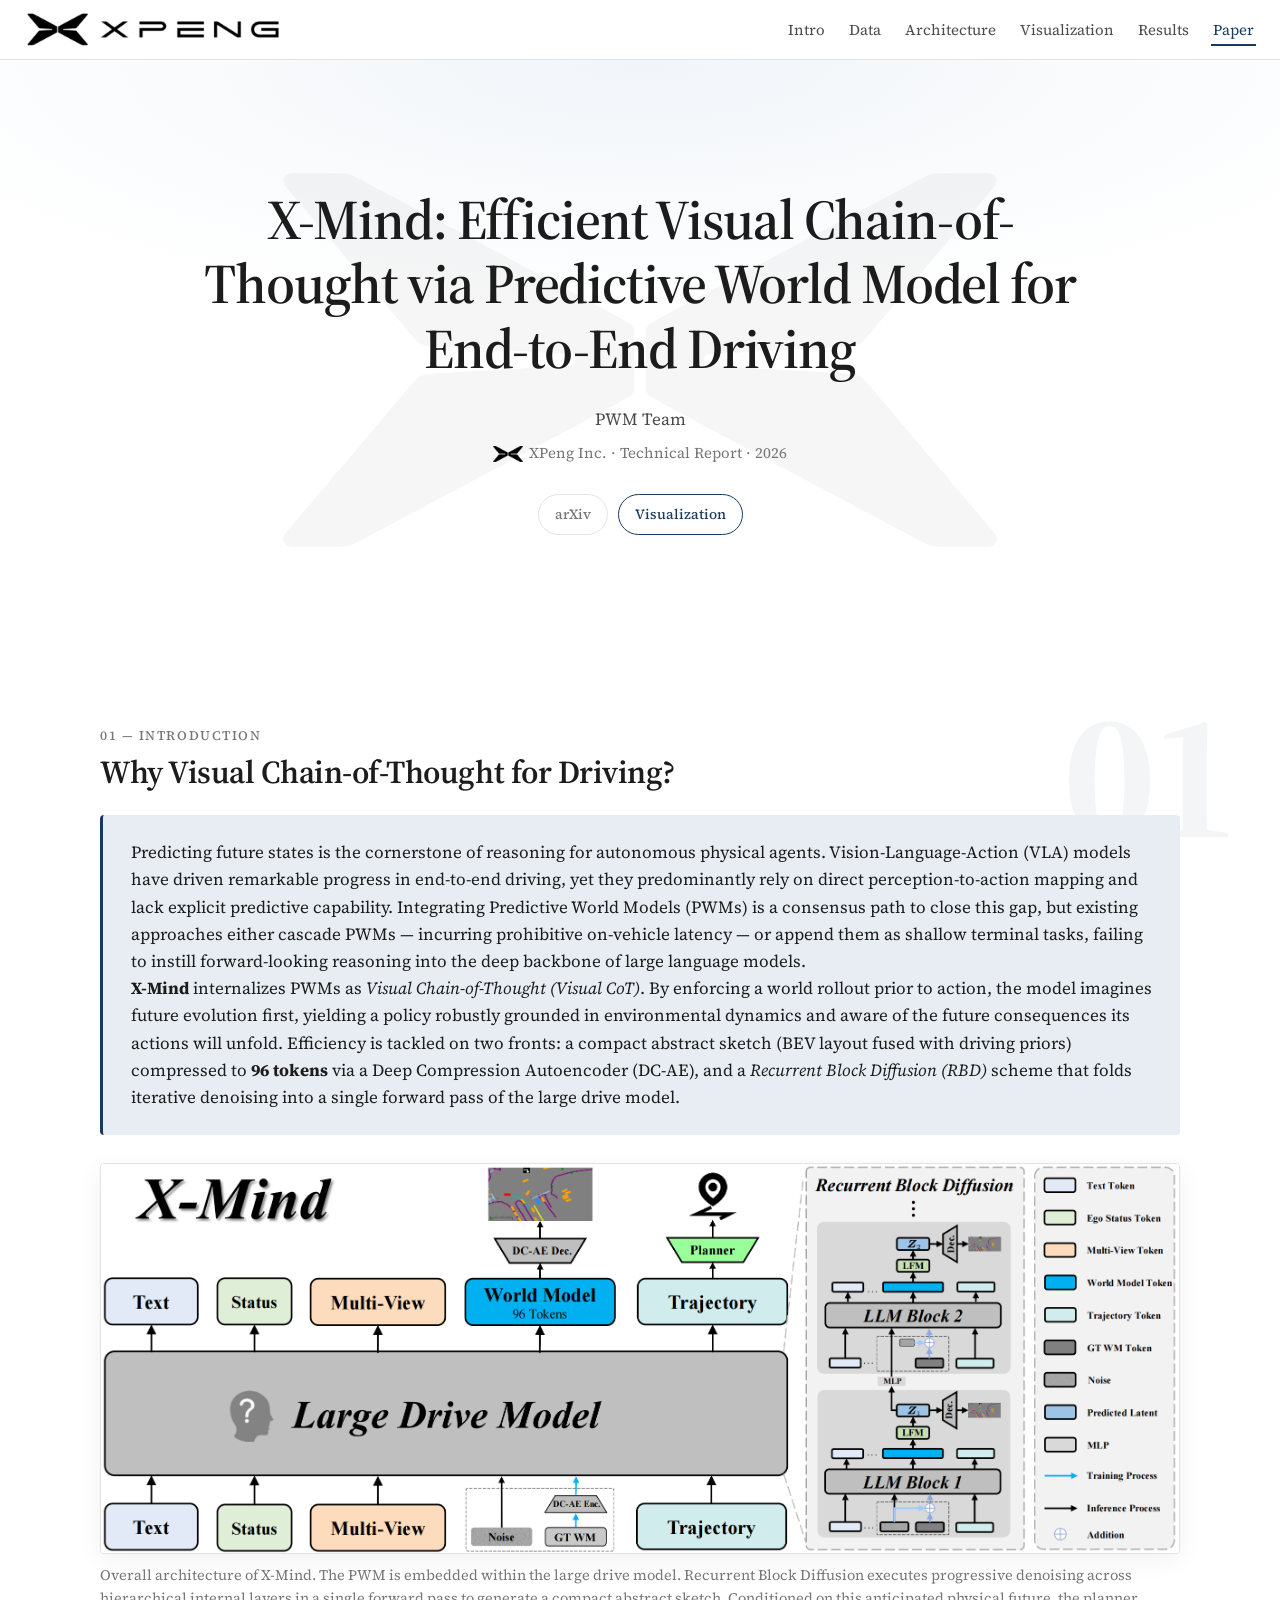
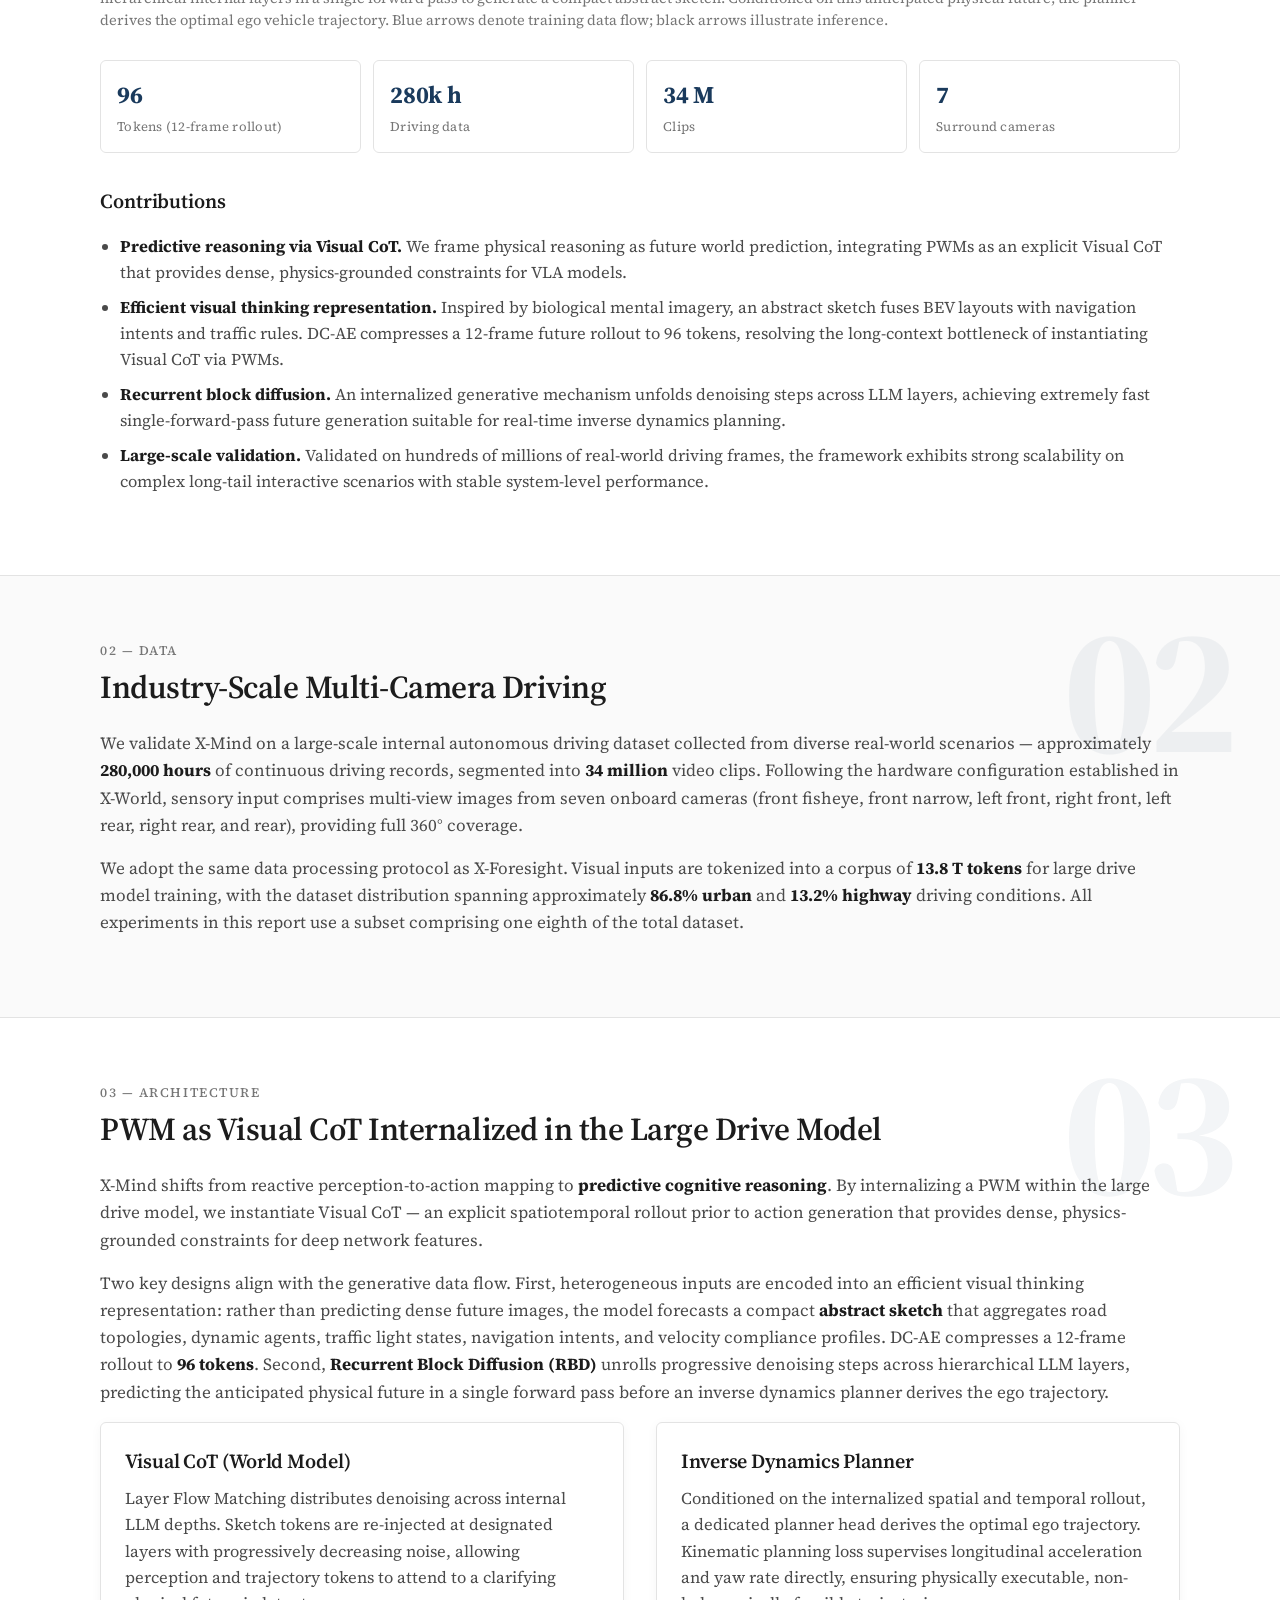
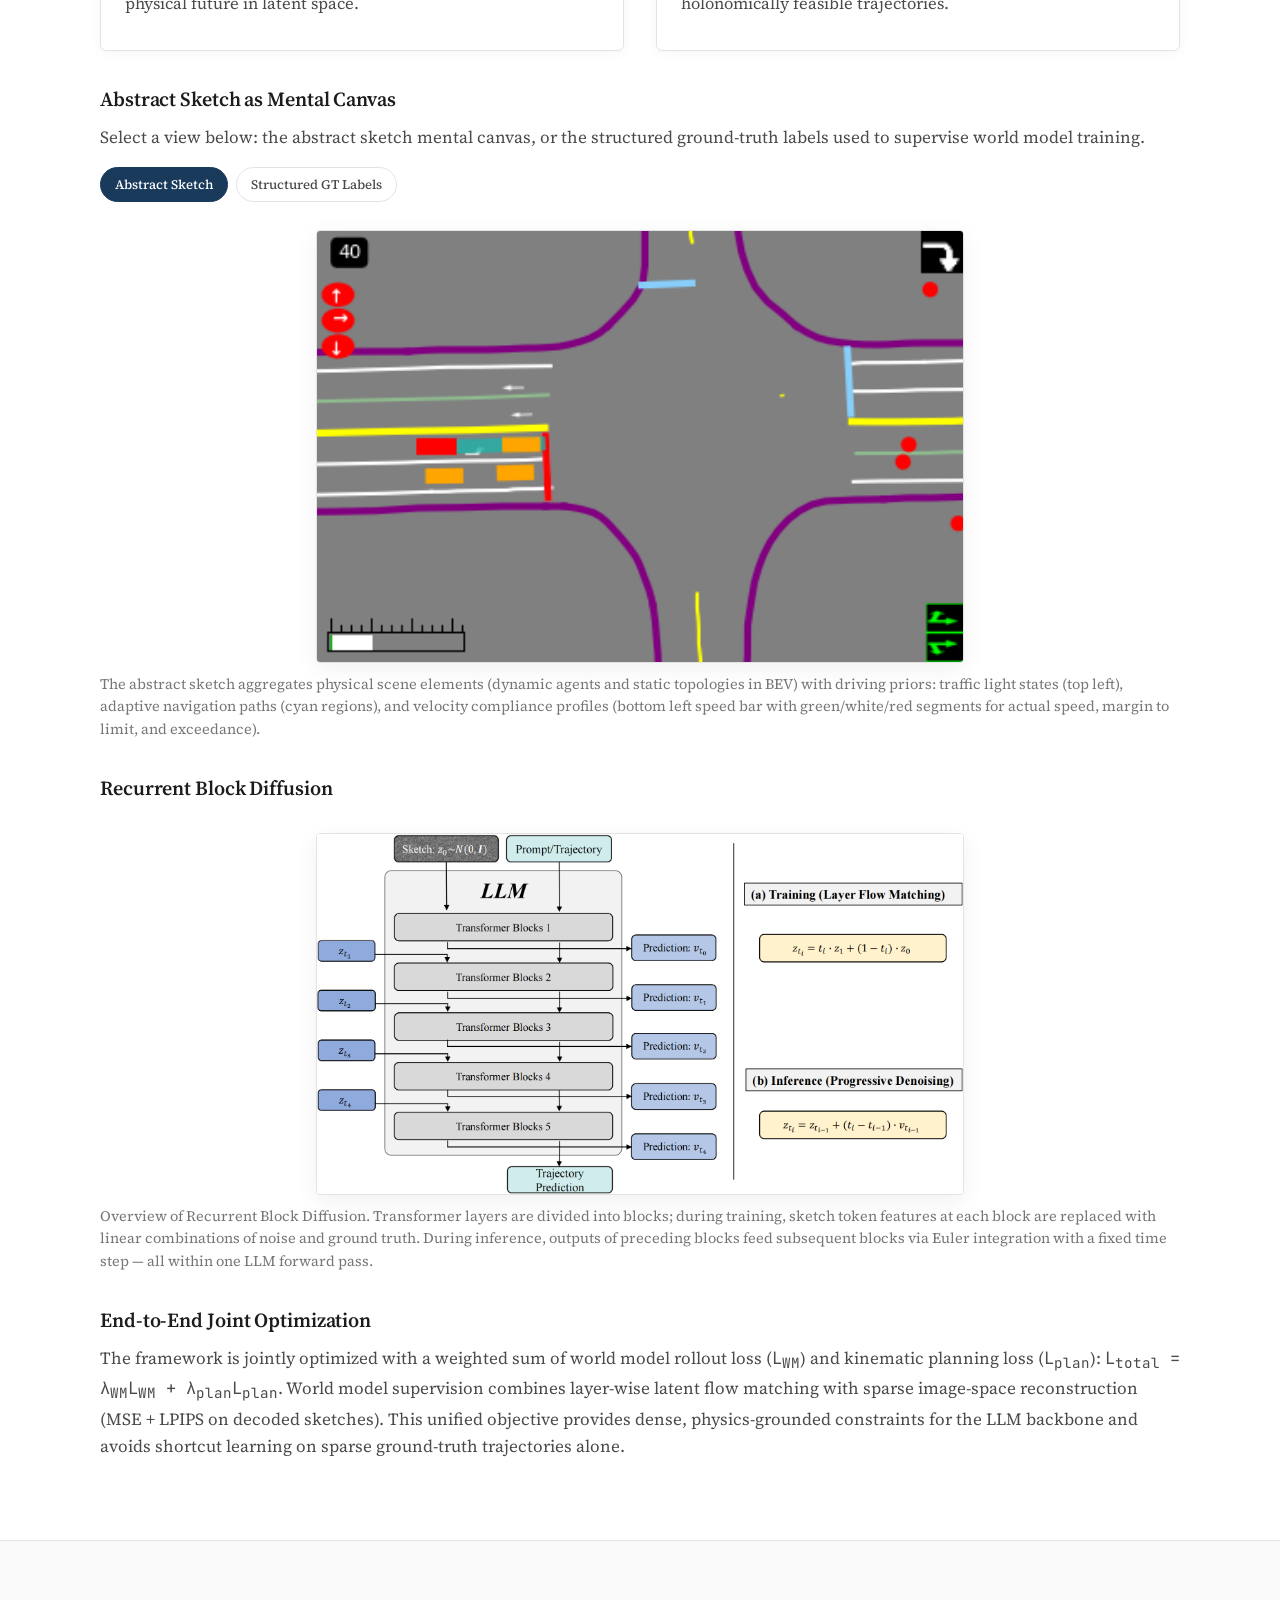
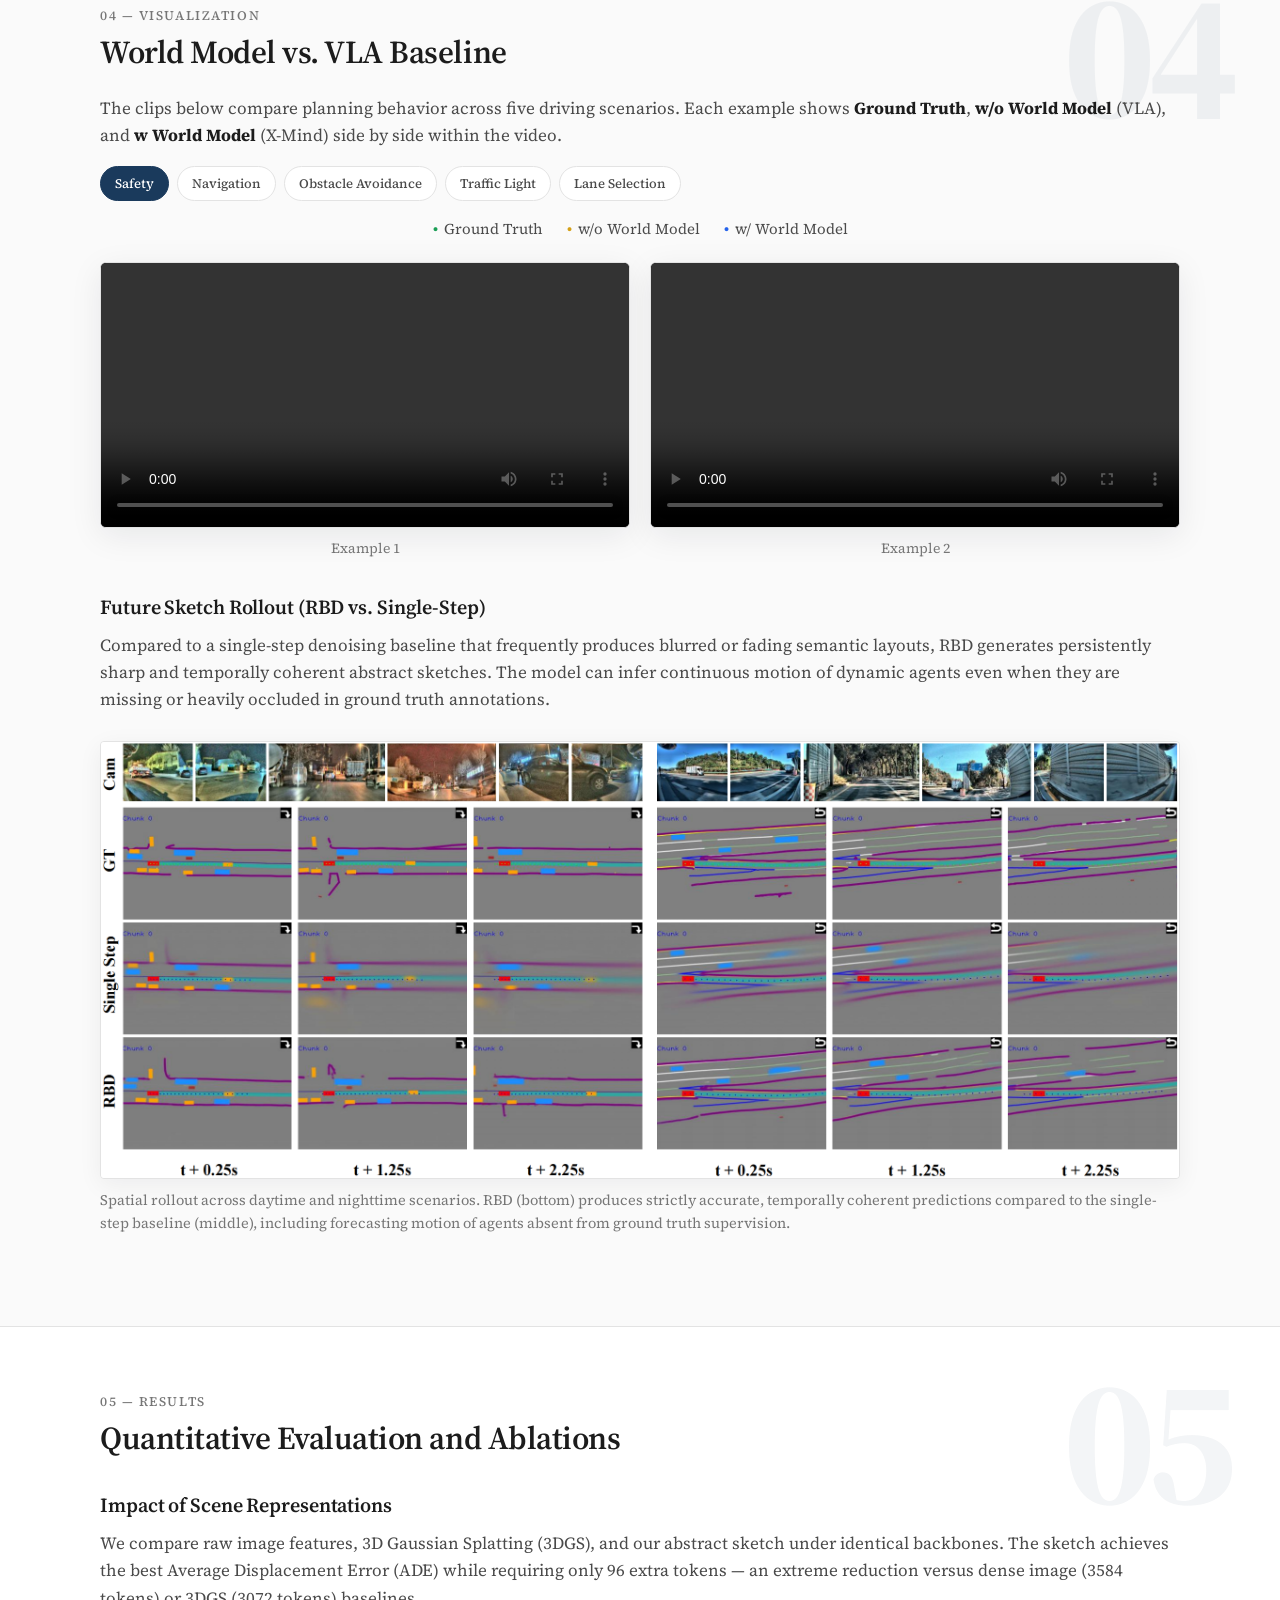
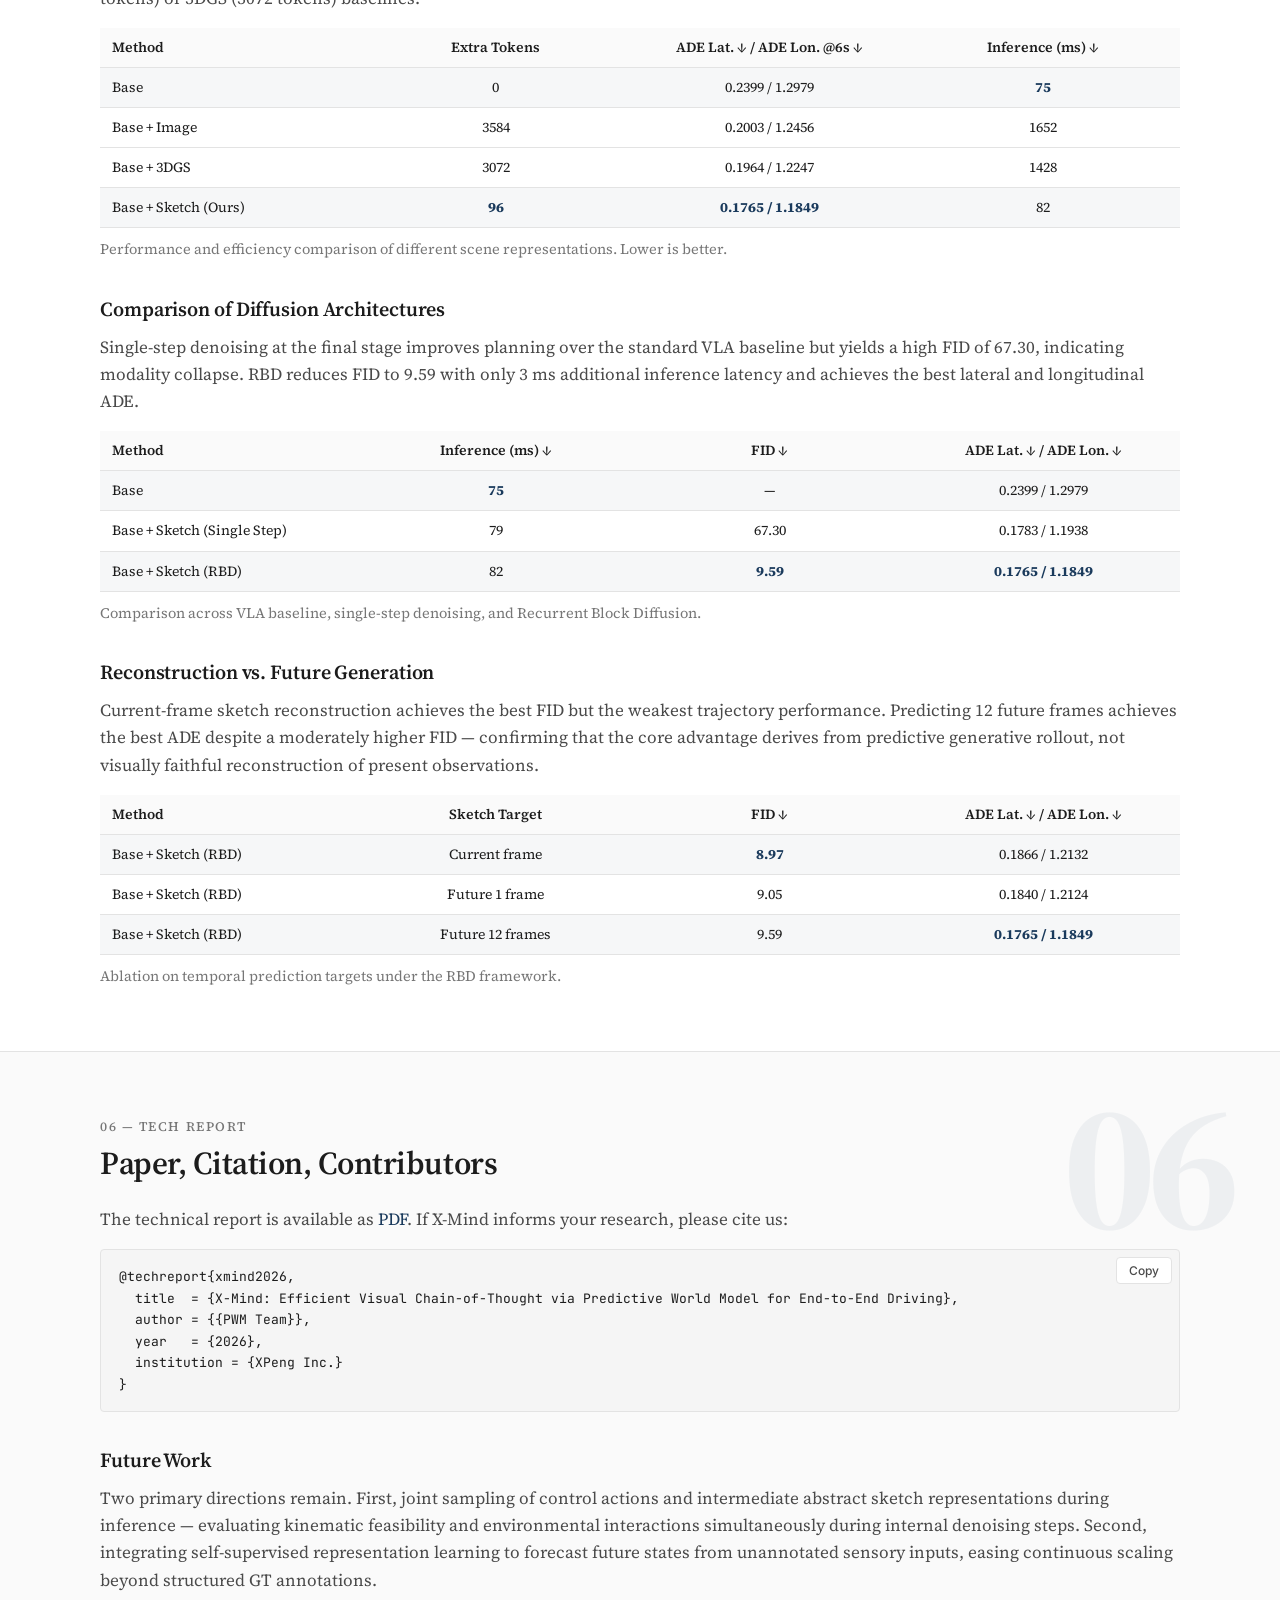
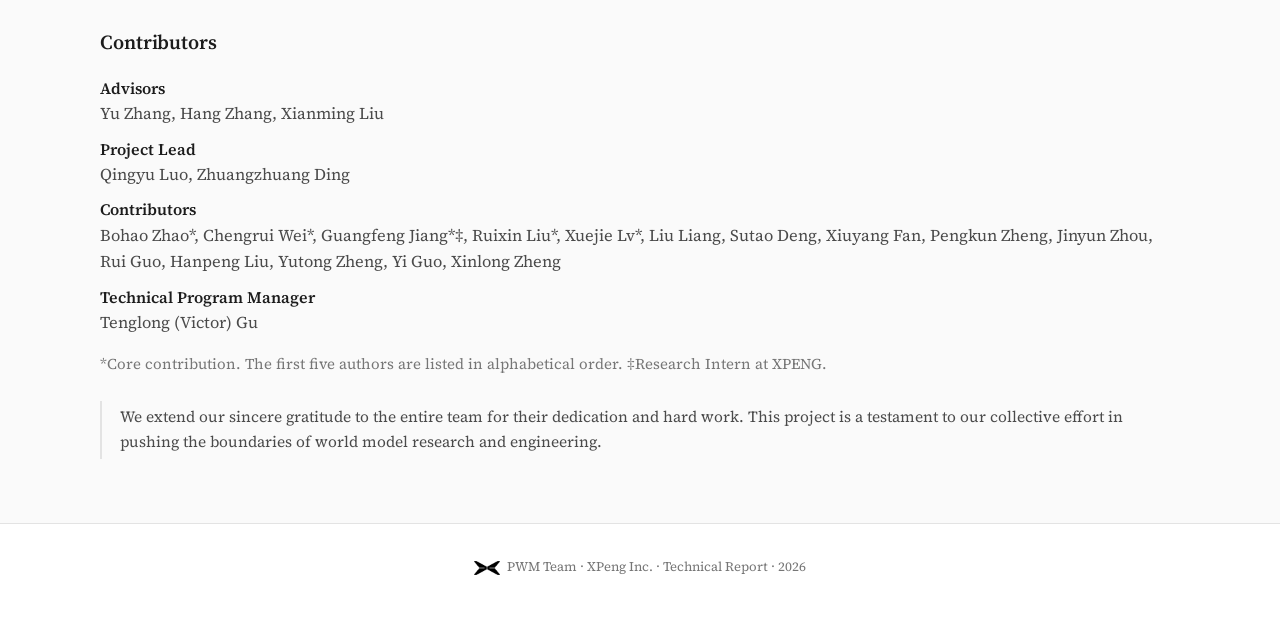
==== commit 86af9d10: "update" ====
--- a/en/index.html
+++ b/en/index.html
@@ -88,7 +88,7 @@
         <div class="stat"><div class="num">96</div><div class="lbl">Tokens (12-frame rollout)</div></div>
         <div class="stat"><div class="num">280k h</div><div class="lbl">Driving data</div></div>
         <div class="stat"><div class="num">34 M</div><div class="lbl">Clips</div></div>
-        <div class="stat"><div class="num">82 ms</div><div class="lbl">Inference (RBD)</div></div>
+        <!-- <div class="stat"><div class="num">82 ms</div><div class="lbl">Inference (RBD)</div></div> -->
         <div class="stat"><div class="num">7</div><div class="lbl">Surround cameras</div></div>
       </div>
 
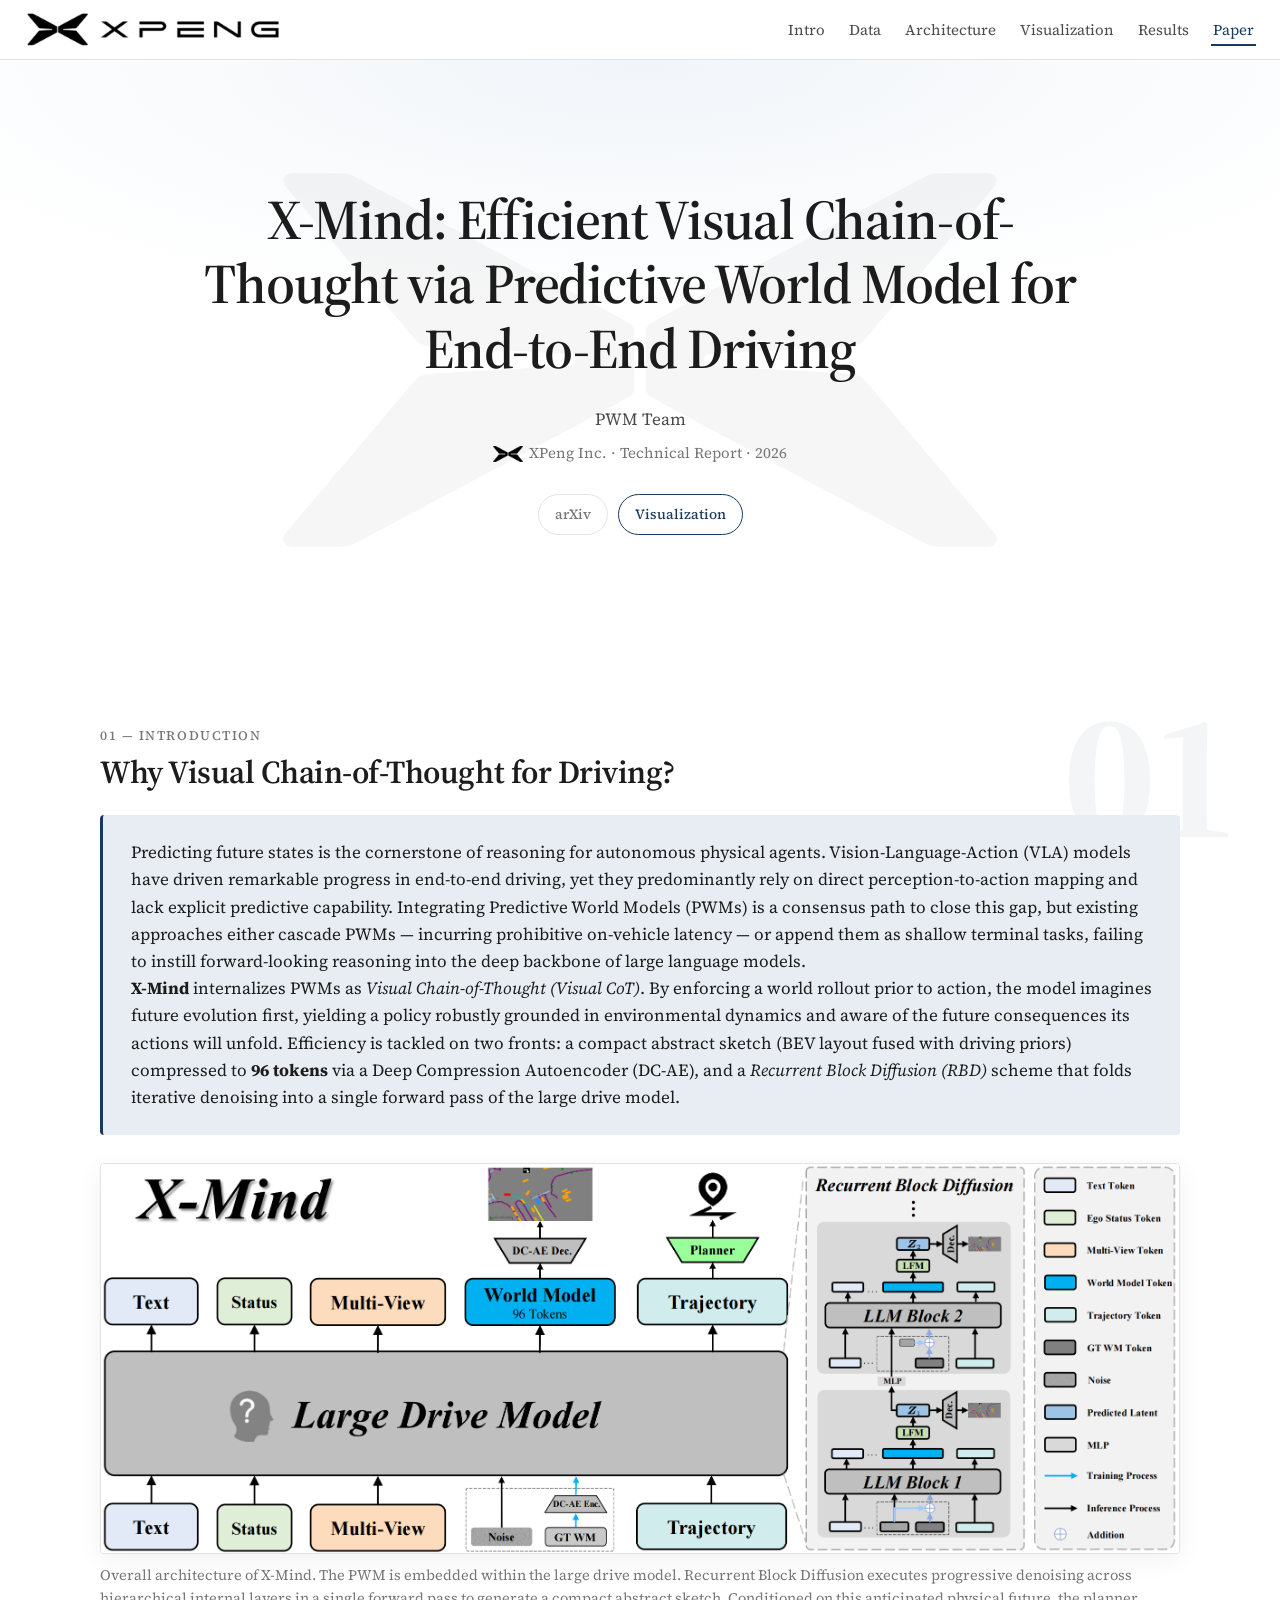
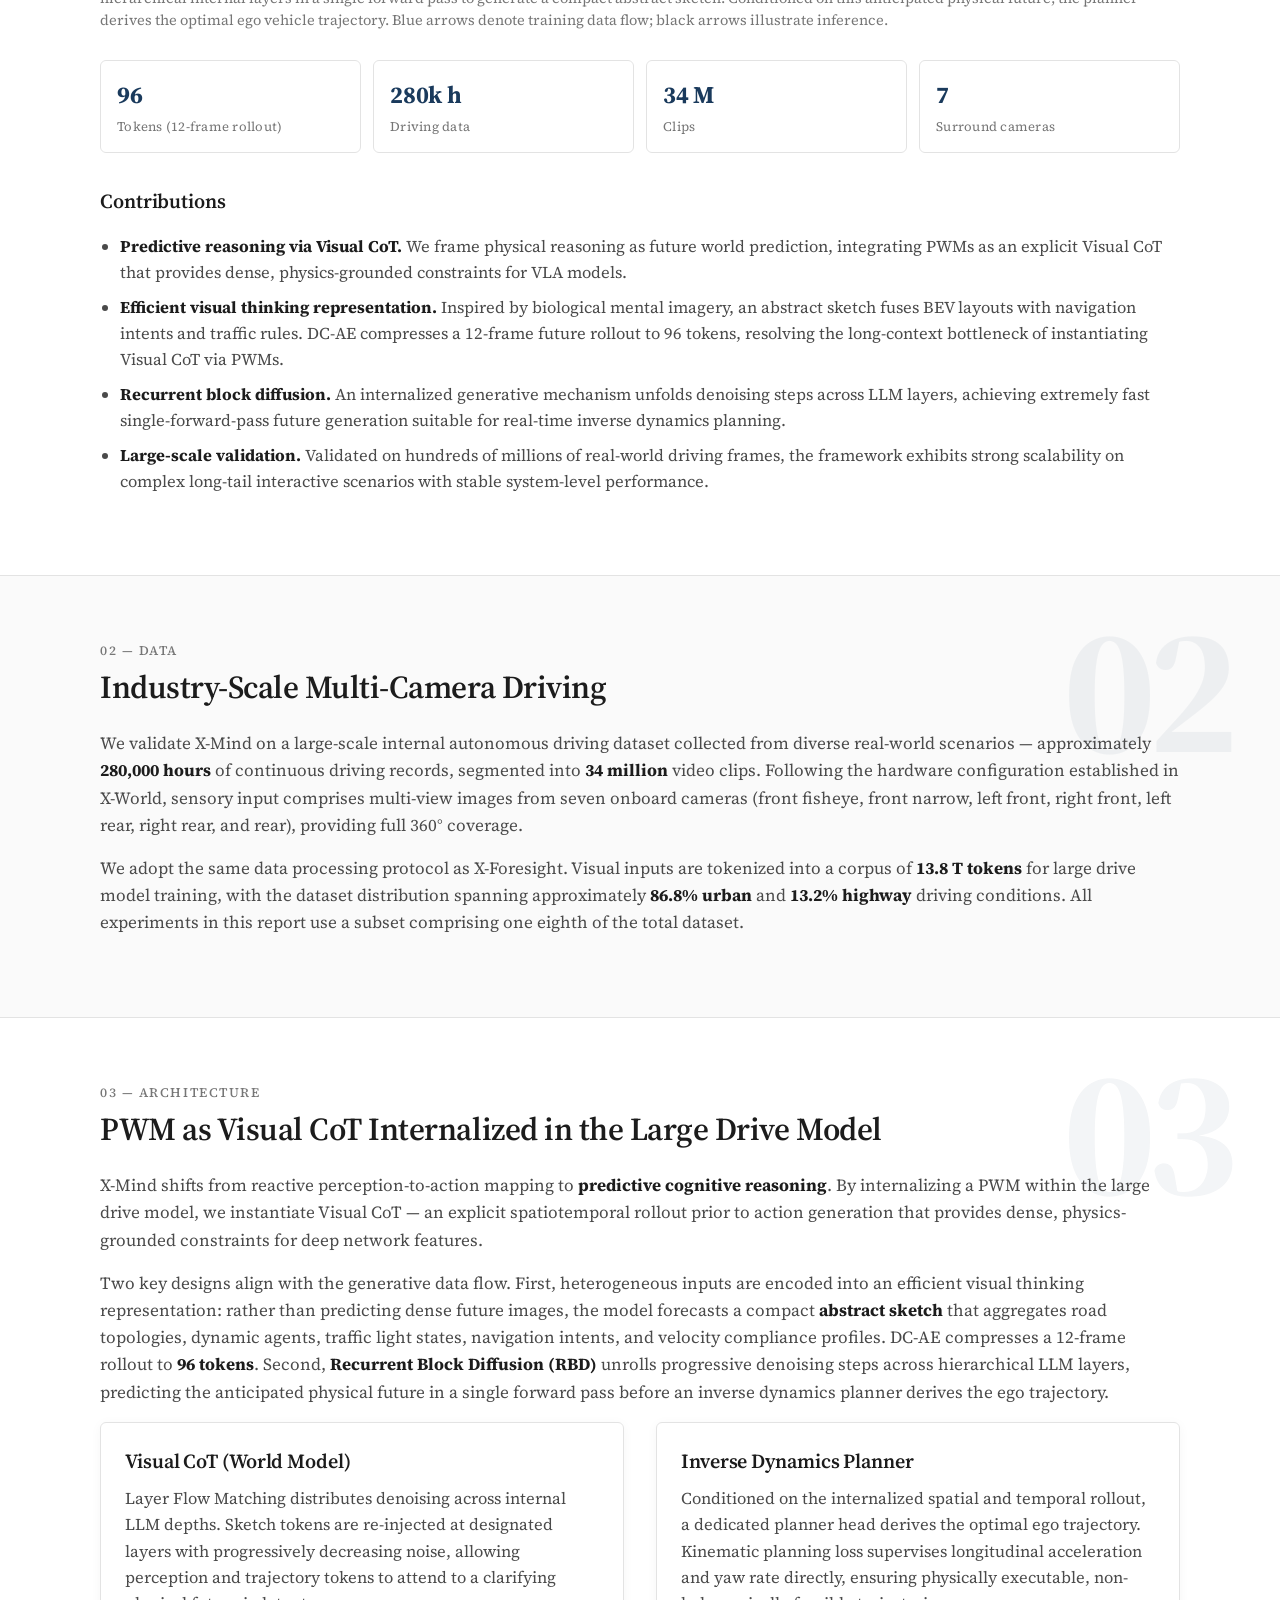
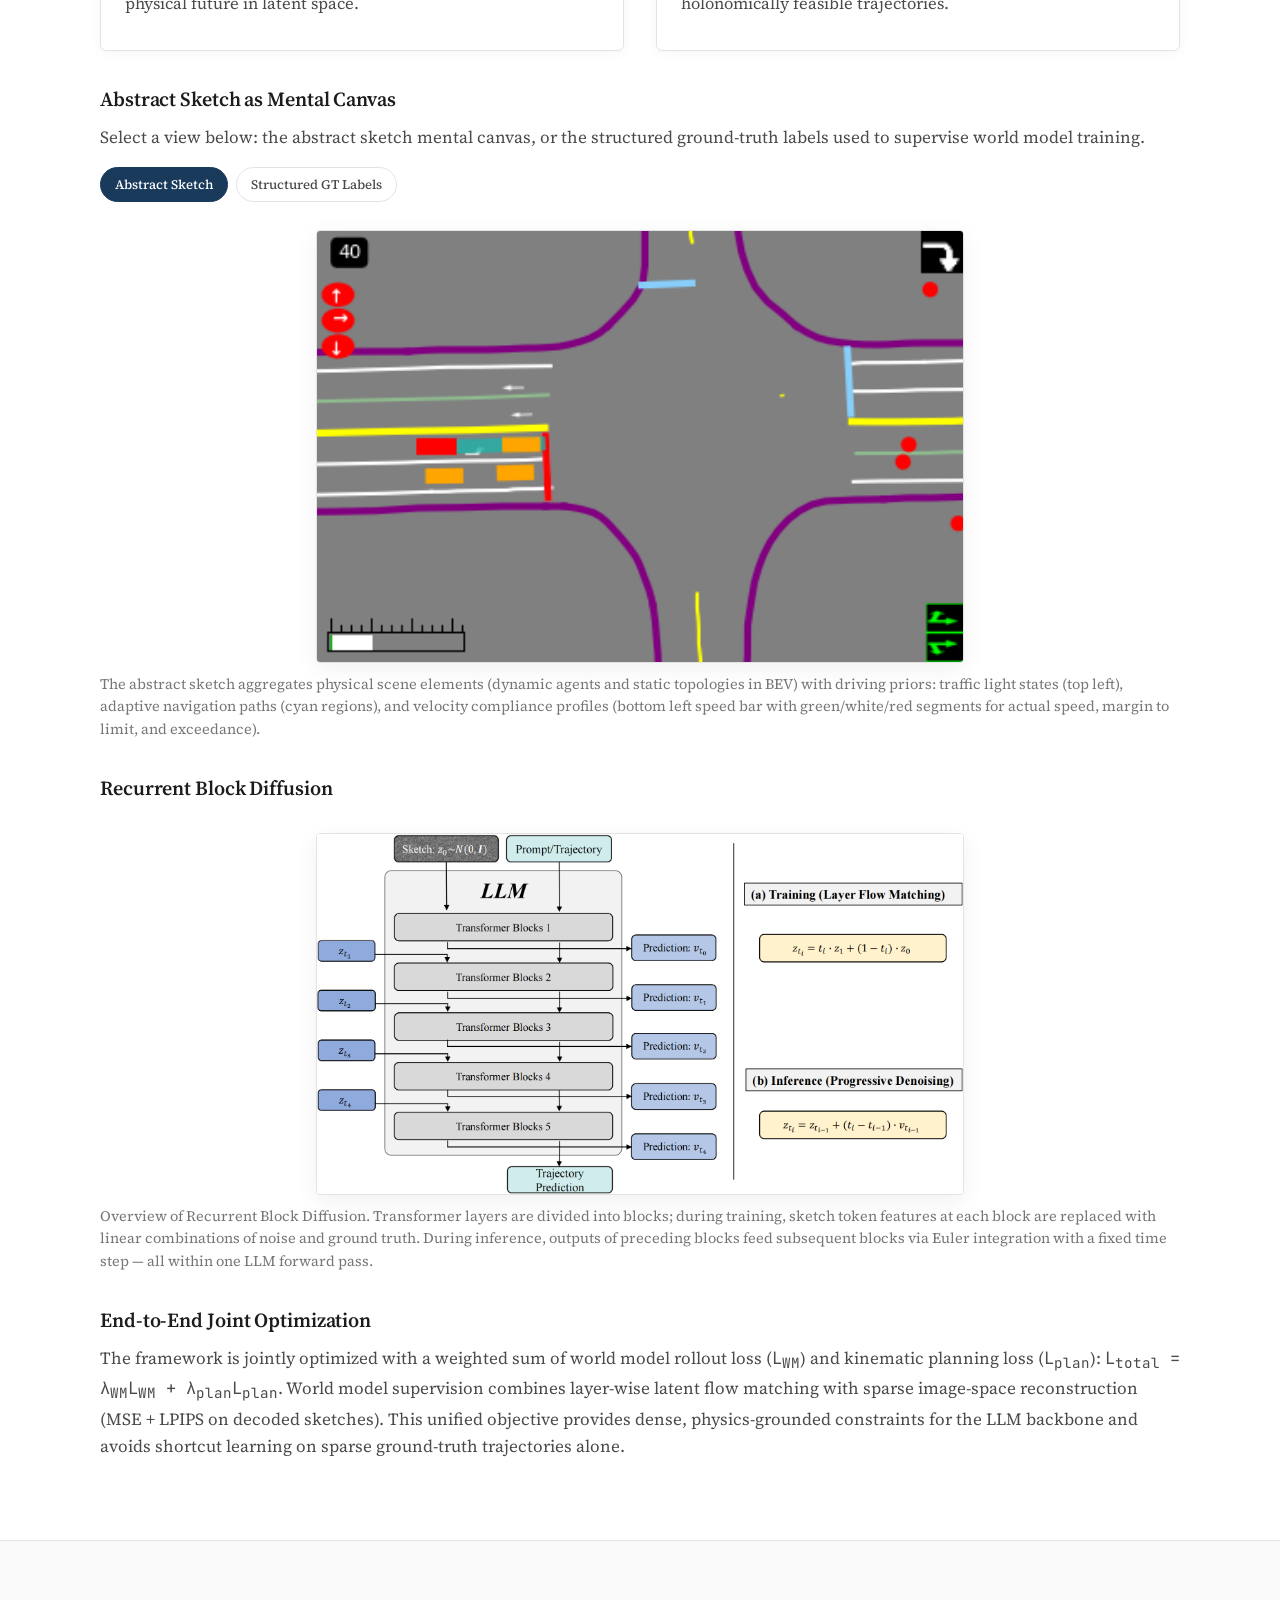
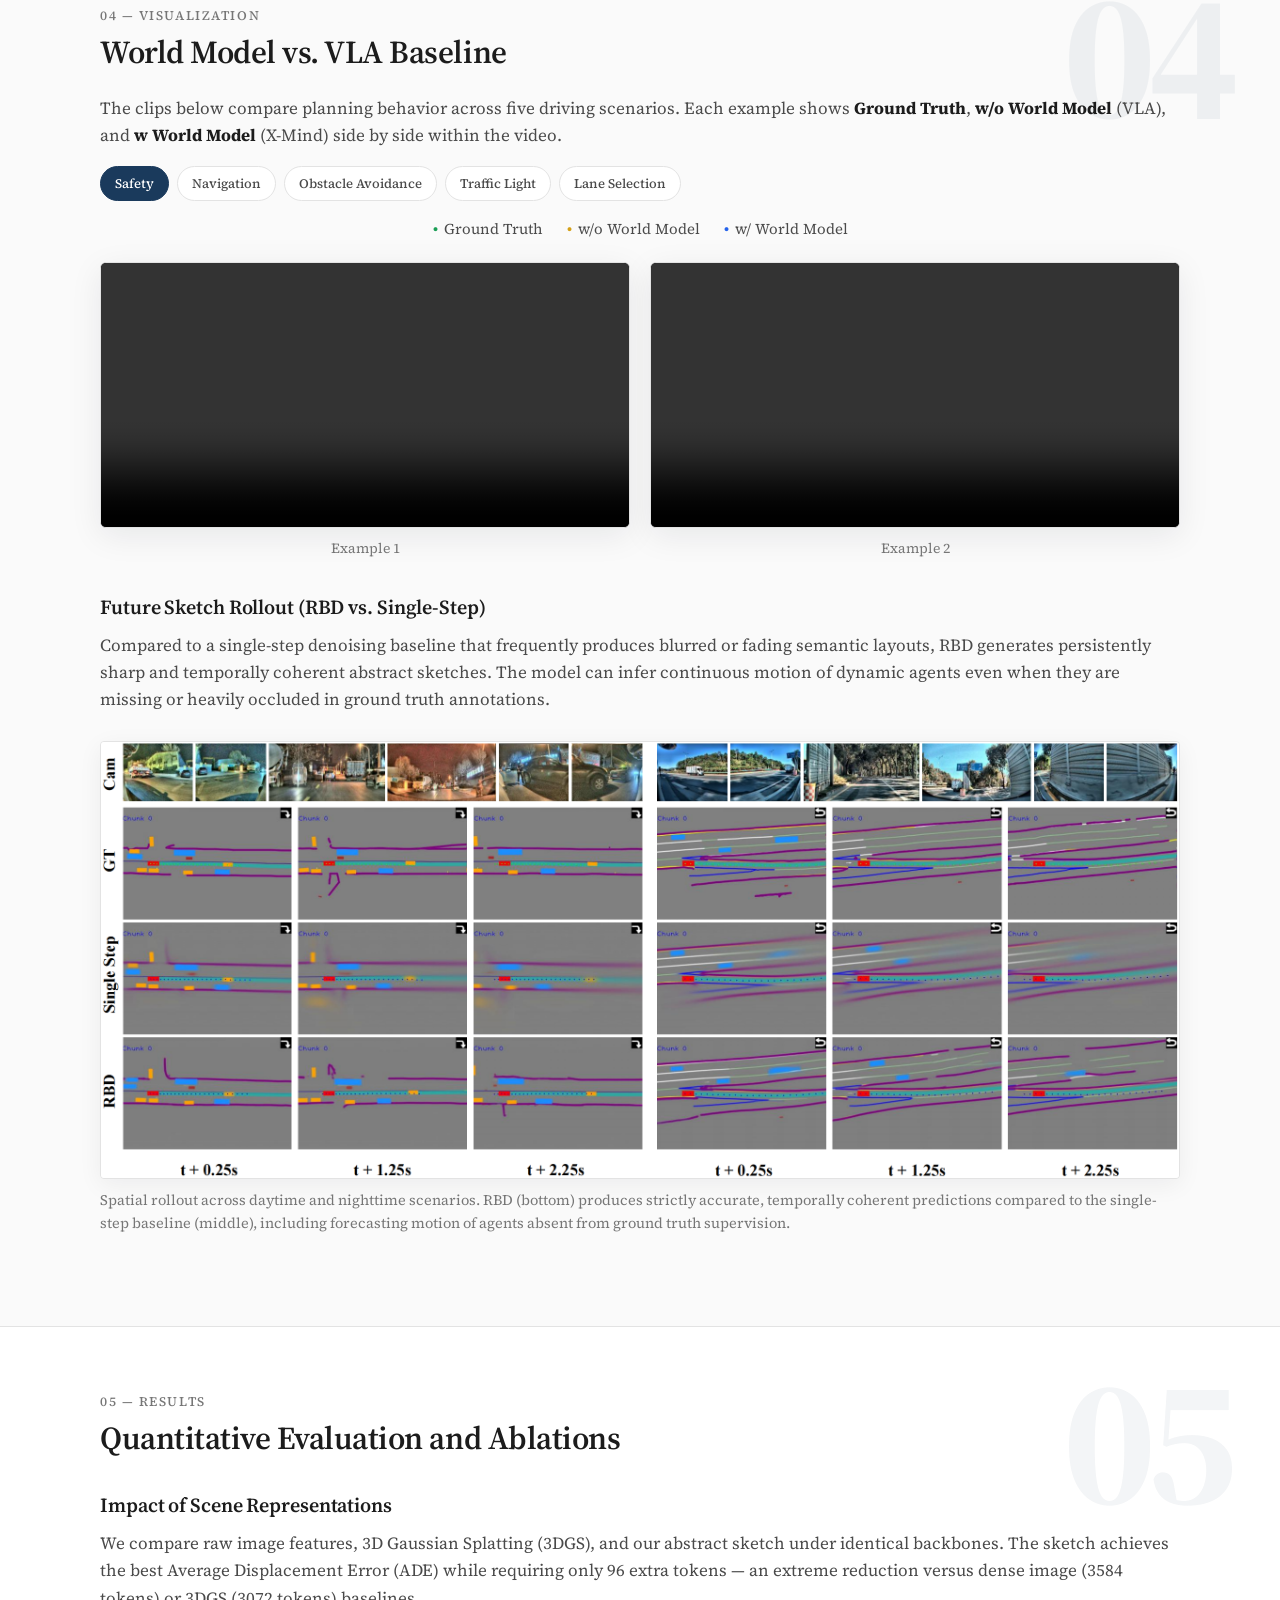
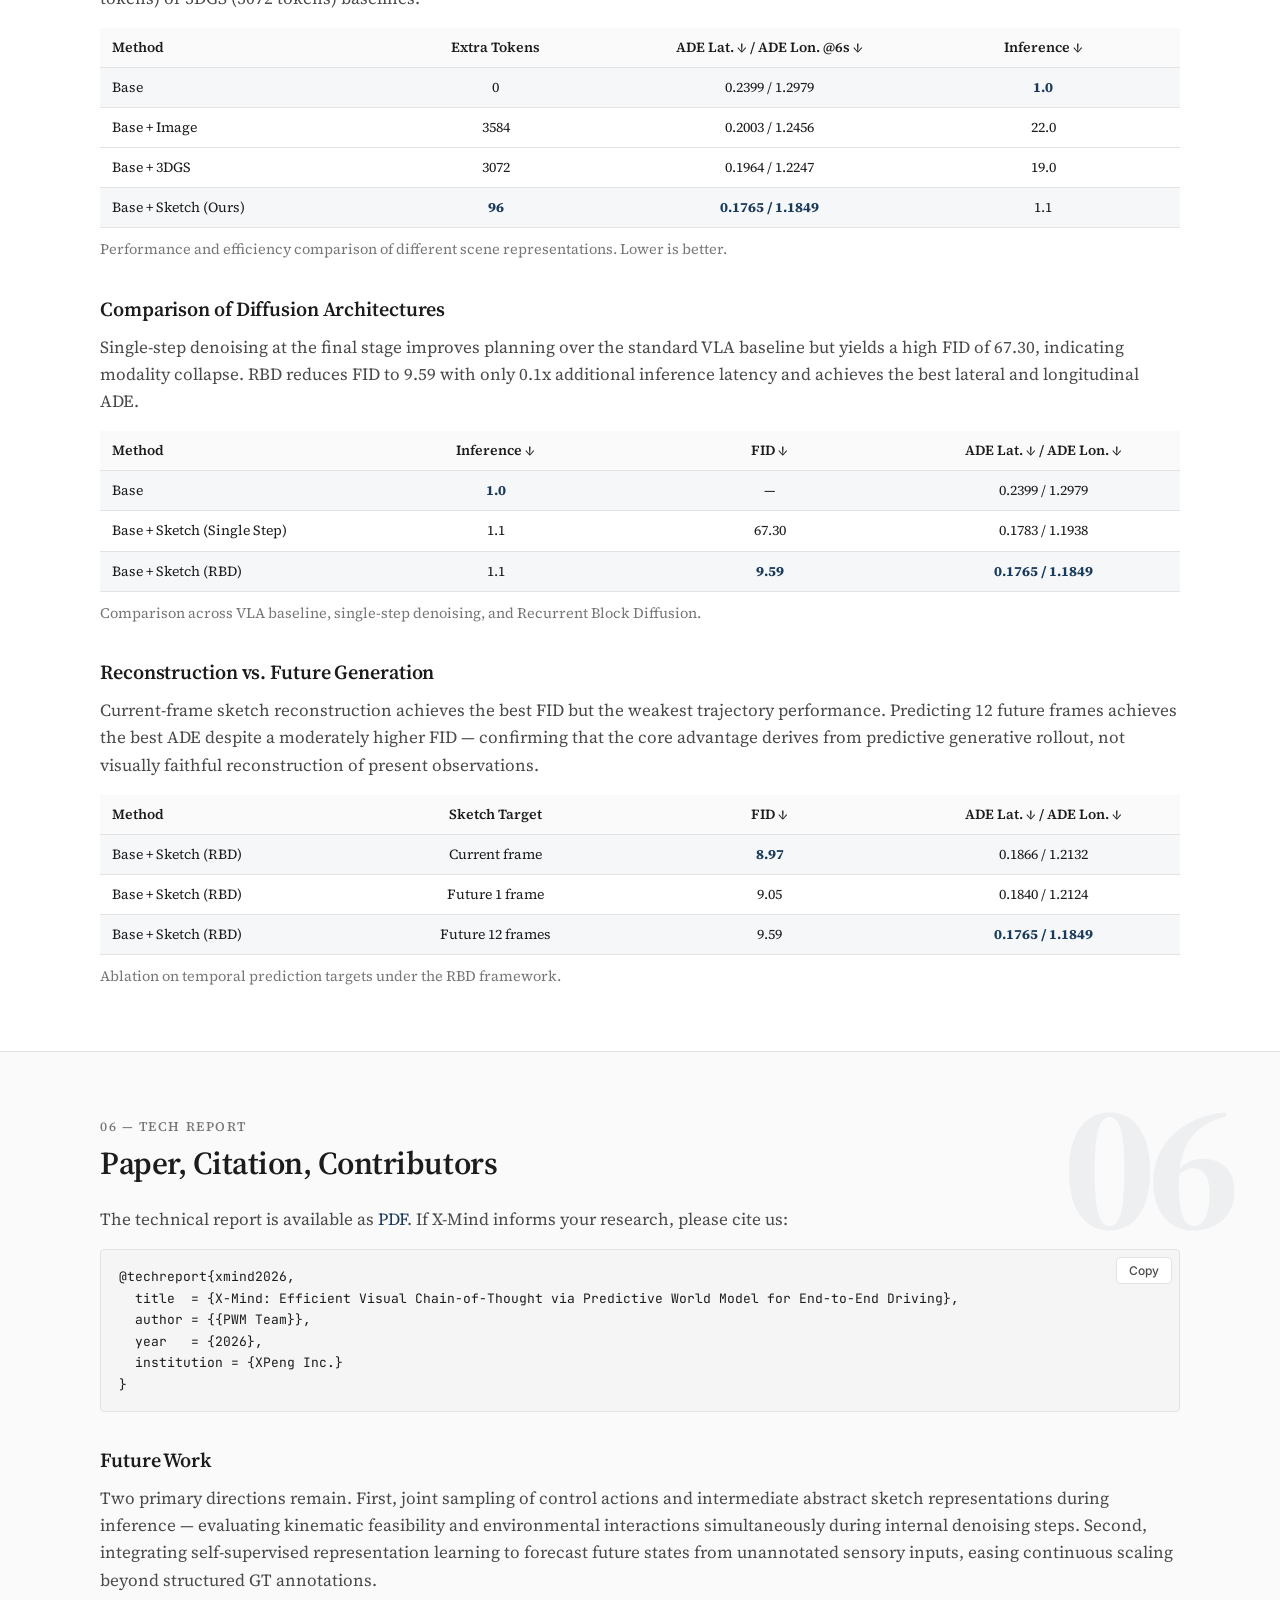
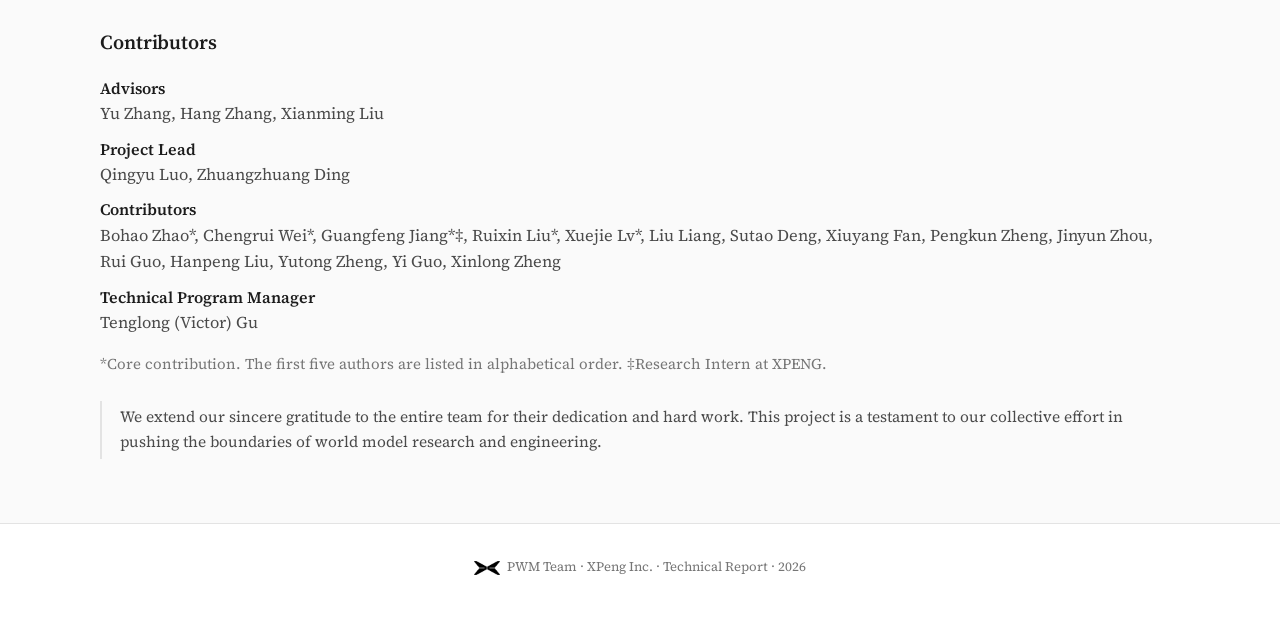
==== commit a605d7fe: "update" ====
--- a/en/index.html
+++ b/en/index.html
@@ -88,7 +88,6 @@
         <div class="stat"><div class="num">96</div><div class="lbl">Tokens (12-frame rollout)</div></div>
         <div class="stat"><div class="num">280k h</div><div class="lbl">Driving data</div></div>
         <div class="stat"><div class="num">34 M</div><div class="lbl">Clips</div></div>
-        <!-- <div class="stat"><div class="num">82 ms</div><div class="lbl">Inference (RBD)</div></div> -->
         <div class="stat"><div class="num">7</div><div class="lbl">Surround cameras</div></div>
       </div>
 
@@ -506,14 +505,14 @@
               <th>Method</th>
               <th>Extra Tokens</th>
               <th>ADE Lat. ↓ / ADE Lon. @6s ↓</th>
-              <th>Inference (ms) ↓</th>
+              <th>Inference ↓</th>
             </tr>
           </thead>
           <tbody>
-            <tr><td>Base</td><td>0</td><td>0.2399 / 1.2979</td><td class="best">75</td></tr>
-            <tr><td>Base + Image</td><td>3584</td><td>0.2003 / 1.2456</td><td>1652</td></tr>
-            <tr><td>Base + 3DGS</td><td>3072</td><td>0.1964 / 1.2247</td><td>1428</td></tr>
-            <tr><td>Base + Sketch (Ours)</td><td class="best">96</td><td class="best">0.1765 / 1.1849</td><td>82</td></tr>
+            <tr><td>Base</td><td>0</td><td>0.2399 / 1.2979</td><td class="best">1.0</td></tr>
+            <tr><td>Base + Image</td><td>3584</td><td>0.2003 / 1.2456</td><td>22.0</td></tr>
+            <tr><td>Base + 3DGS</td><td>3072</td><td>0.1964 / 1.2247</td><td>19.0</td></tr>
+            <tr><td>Base + Sketch (Ours)</td><td class="best">96</td><td class="best">0.1765 / 1.1849</td><td>1.1</td></tr>
           </tbody>
         </table>
       </div>
@@ -524,7 +523,7 @@
         <p>
           Single-step denoising at the final stage improves planning over the standard VLA baseline
           but yields a high FID of 67.30, indicating modality collapse. RBD reduces FID to 9.59 with
-          only 3 ms additional inference latency and achieves the best lateral and longitudinal ADE.
+          only 0.1x additional inference latency and achieves the best lateral and longitudinal ADE.
         </p>
       </div>
       <div class="tablewrap">
@@ -532,15 +531,15 @@
           <thead>
             <tr>
               <th>Method</th>
-              <th>Inference (ms) ↓</th>
+              <th>Inference ↓</th>
               <th>FID ↓</th>
               <th>ADE Lat. ↓ / ADE Lon. ↓</th>
             </tr>
           </thead>
           <tbody>
-            <tr><td>Base</td><td class="best">75</td><td>—</td><td>0.2399 / 1.2979</td></tr>
-            <tr><td>Base + Sketch (Single Step)</td><td>79</td><td>67.30</td><td>0.1783 / 1.1938</td></tr>
-            <tr><td>Base + Sketch (RBD)</td><td>82</td><td class="best">9.59</td><td class="best">0.1765 / 1.1849</td></tr>
+            <tr><td>Base</td><td class="best">1.0</td><td>—</td><td>0.2399 / 1.2979</td></tr>
+            <tr><td>Base + Sketch (Single Step)</td><td>1.1</td><td>67.30</td><td>0.1783 / 1.1938</td></tr>
+            <tr><td>Base + Sketch (RBD)</td><td>1.1</td><td class="best">9.59</td><td class="best">0.1765 / 1.1849</td></tr>
           </tbody>
         </table>
       </div>
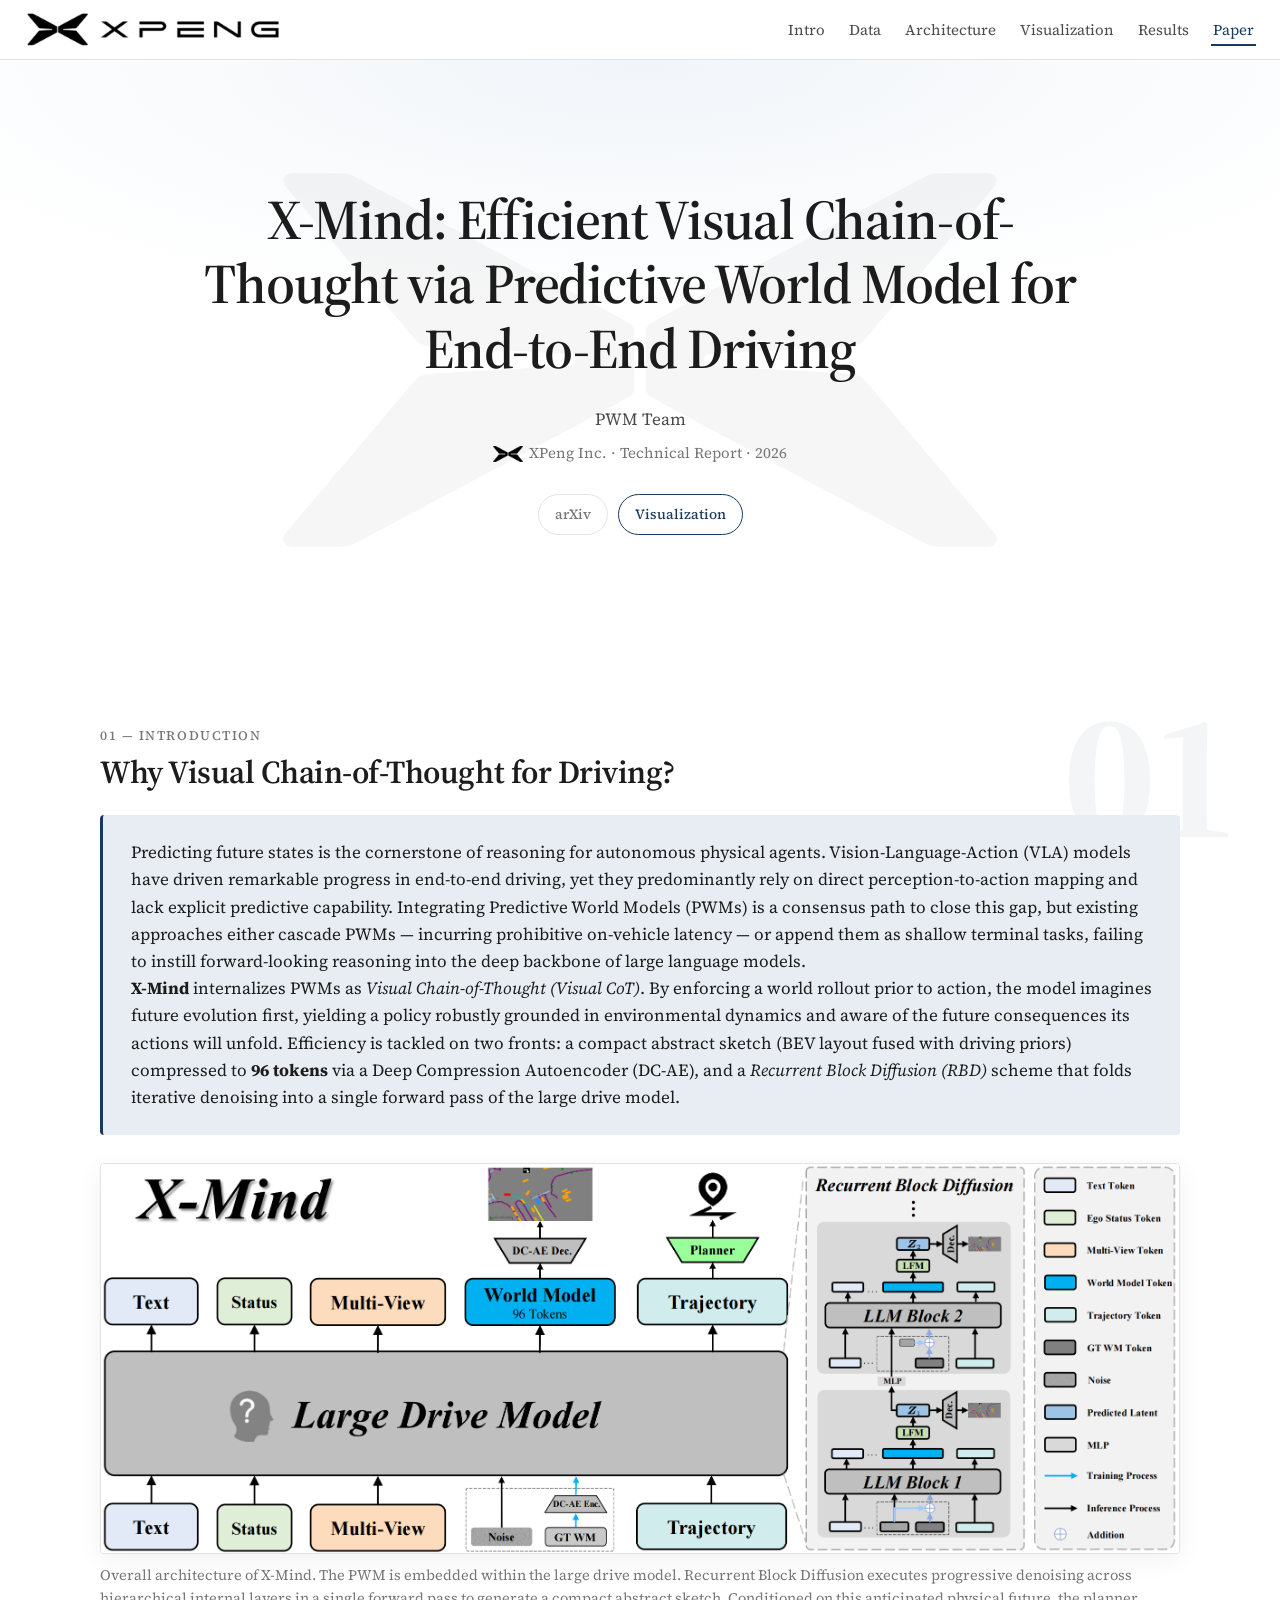
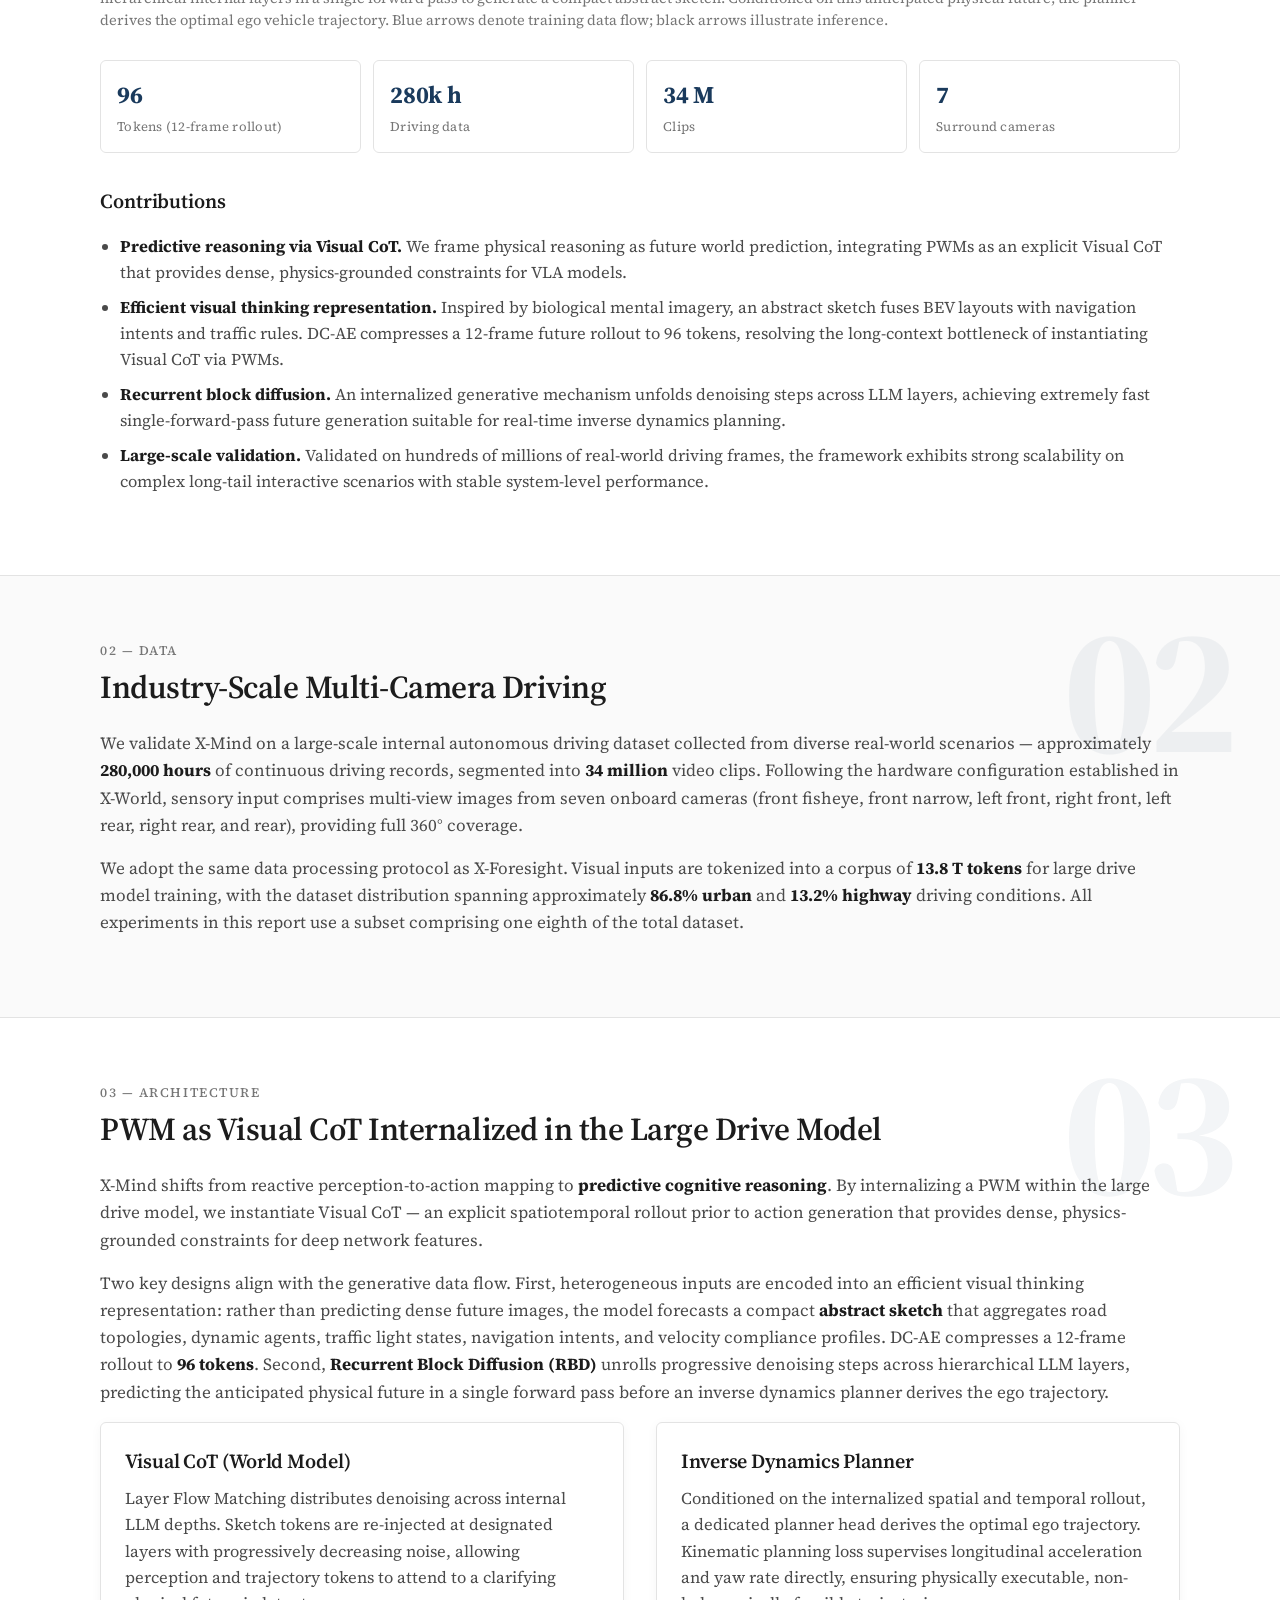
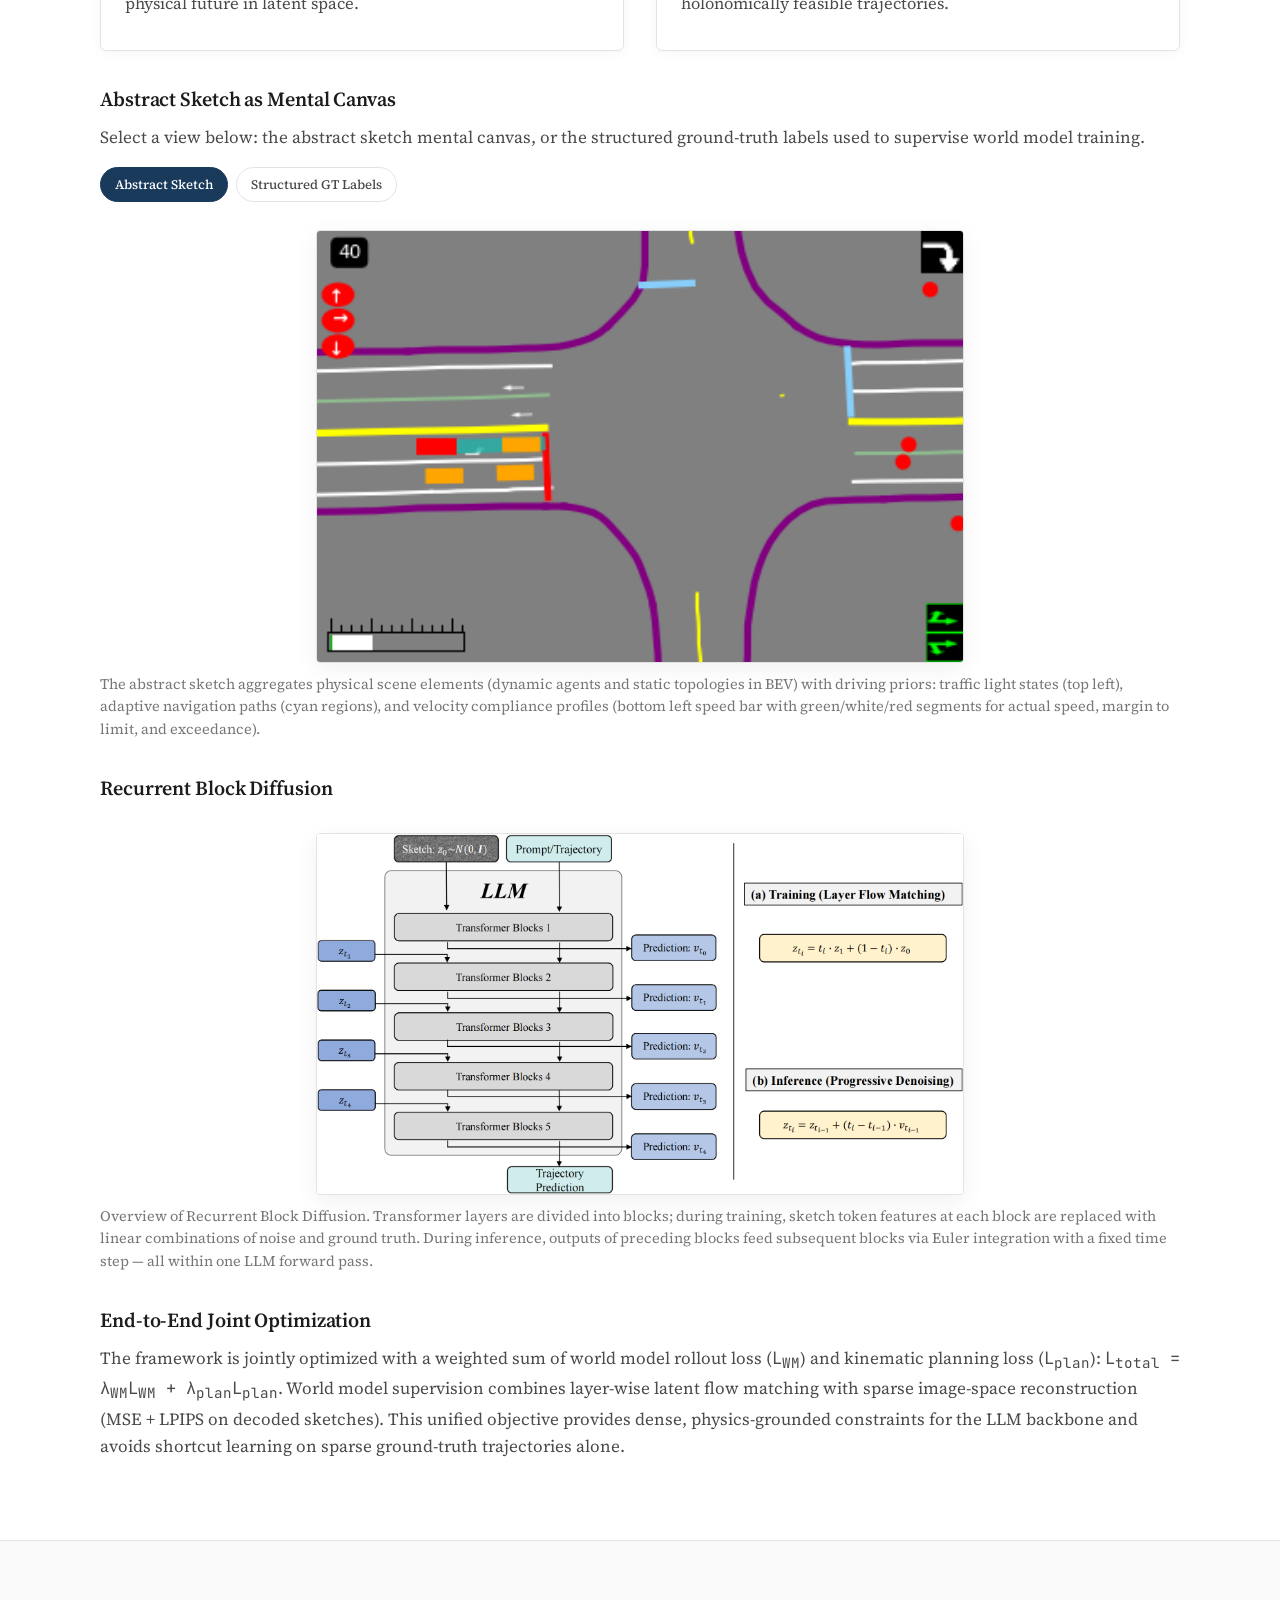
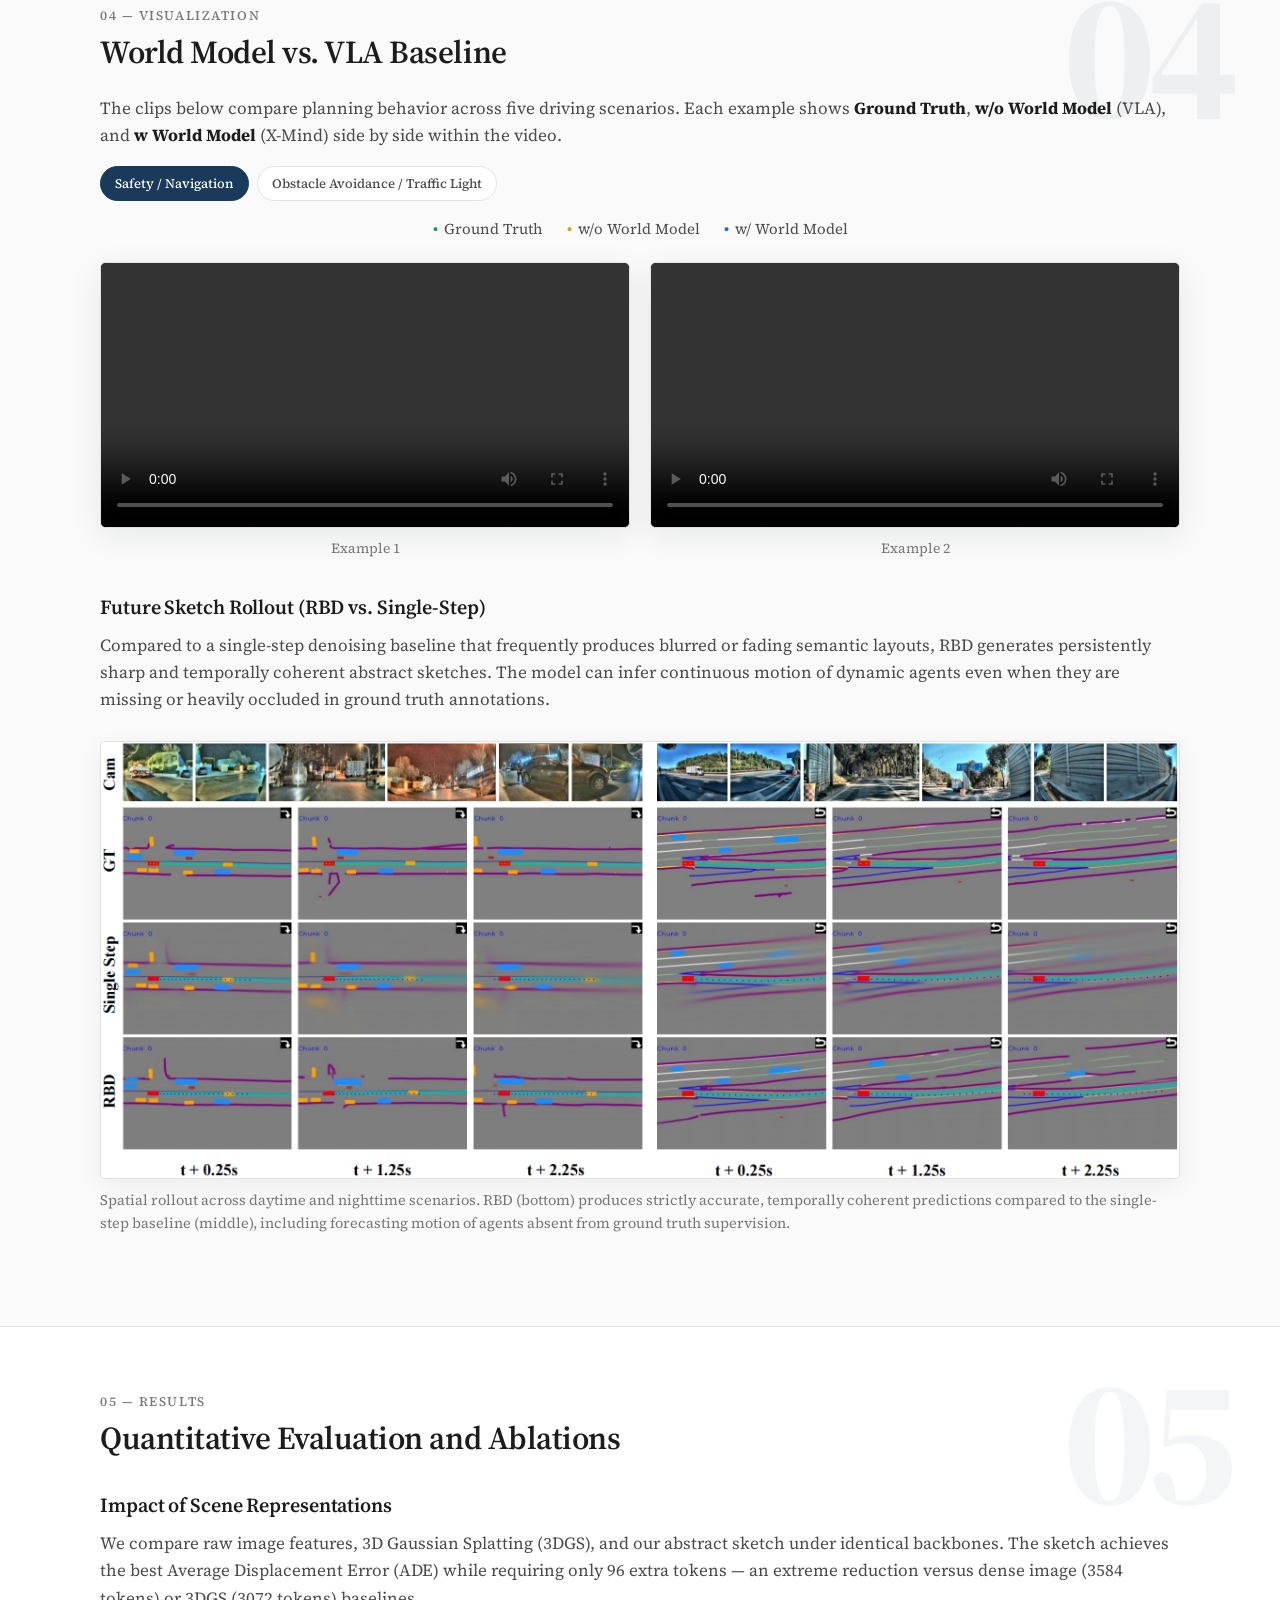
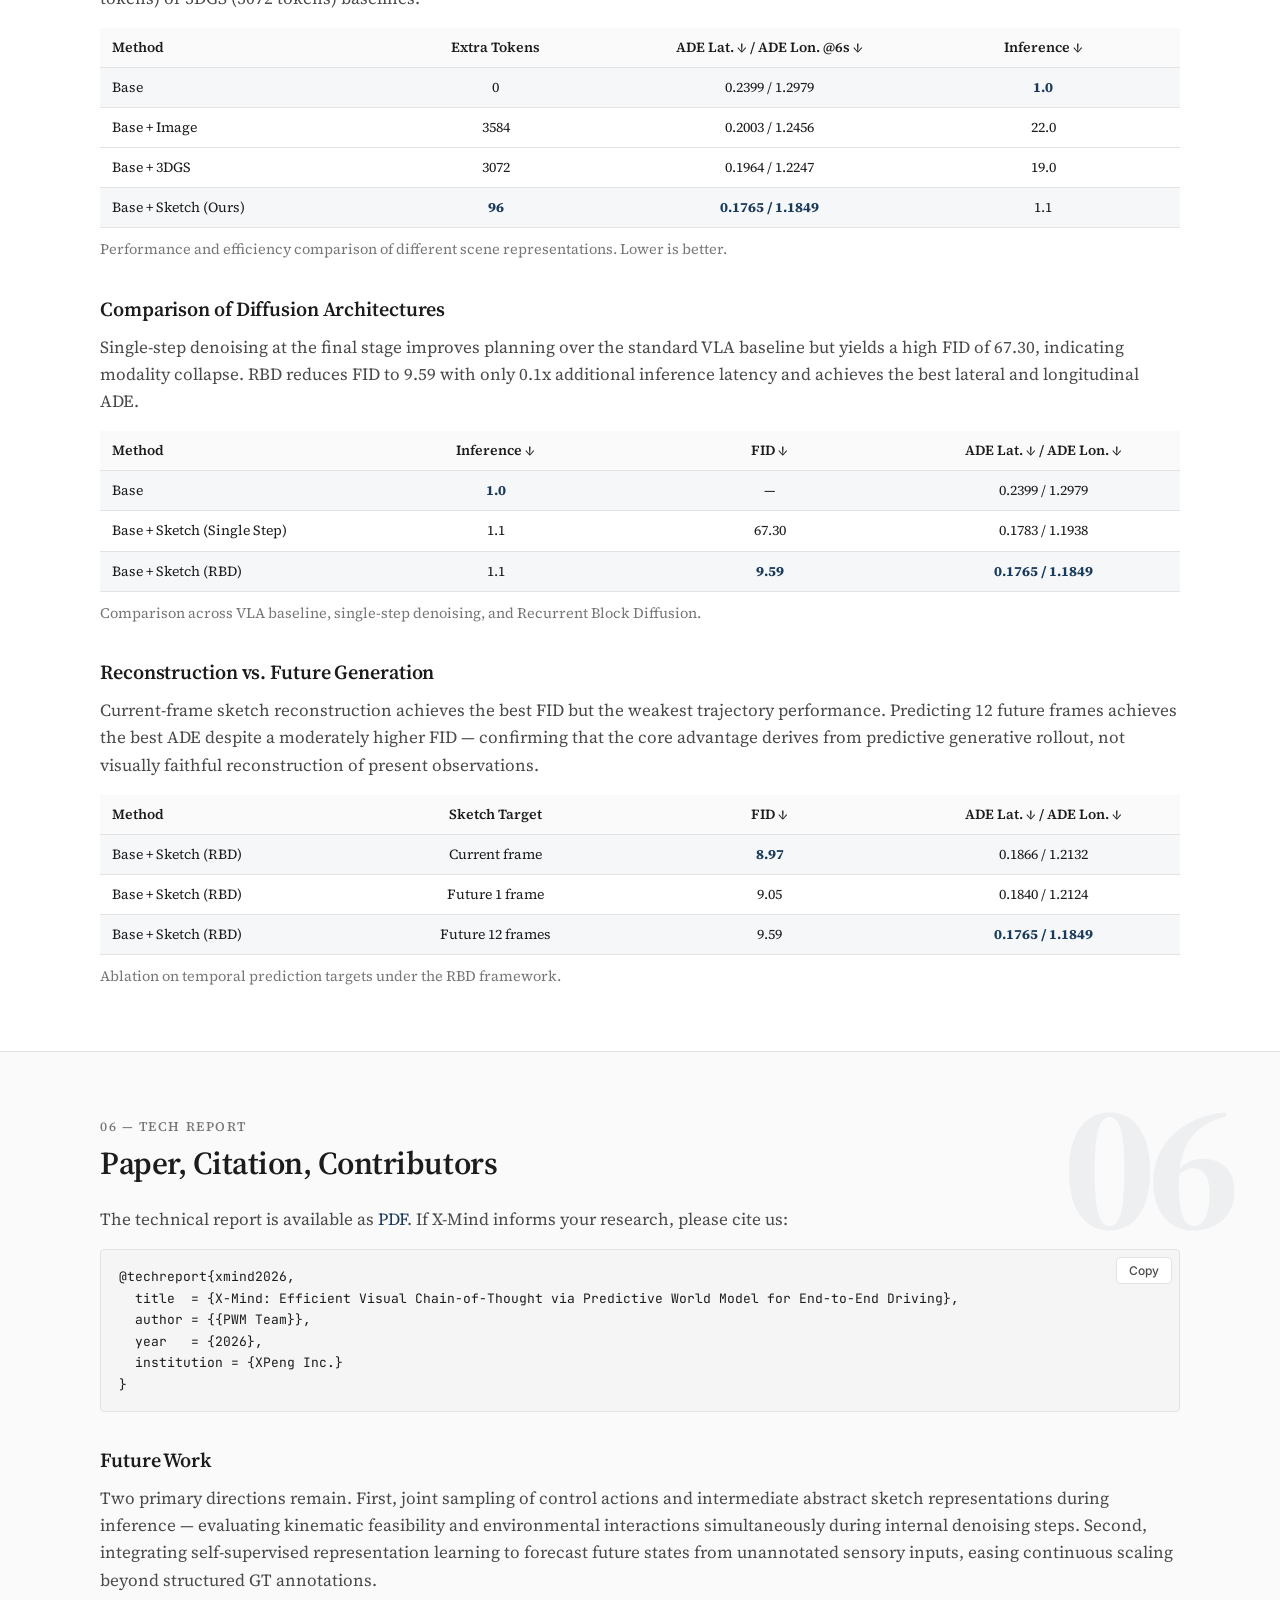
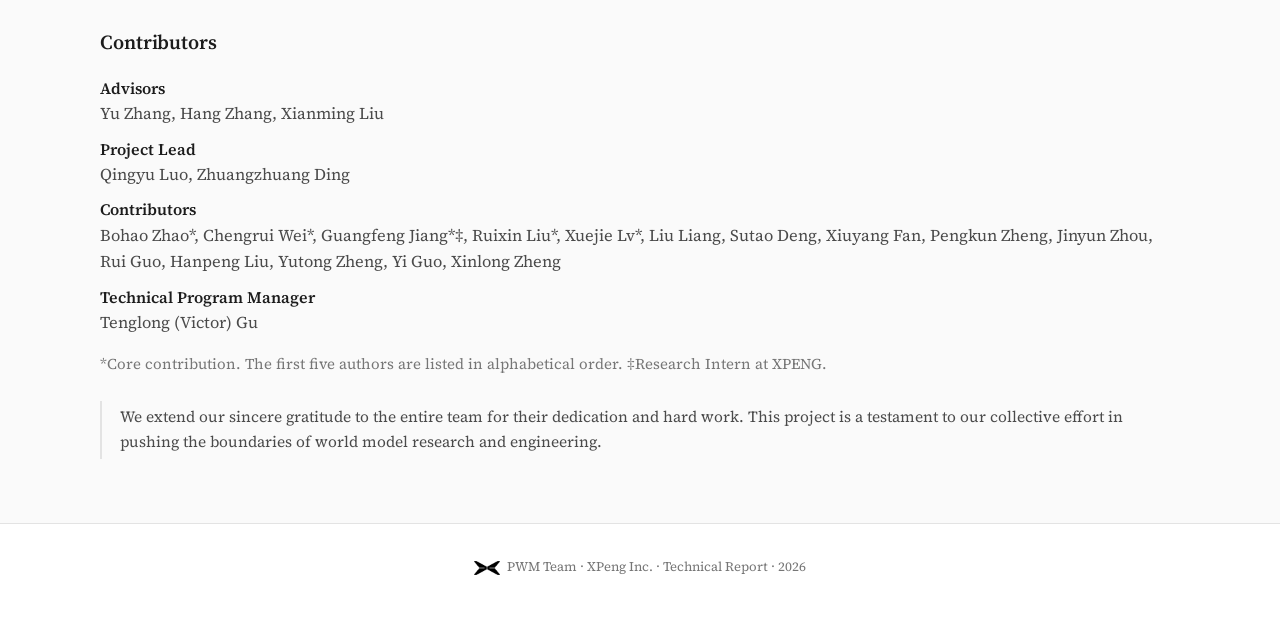
==== commit 6e06a952: "update" ====
--- a/en/index.html
+++ b/en/index.html
@@ -328,11 +328,8 @@
       </div>
 
       <div class="demo-picker panel-picker scenario-picker" role="tablist" aria-label="Driving scenarios">
-        <button type="button" class="active" data-panel="viz-safety" aria-selected="true">Safety</button>
-        <button type="button" data-panel="viz-navigation" aria-selected="false">Navigation</button>
-        <button type="button" data-panel="viz-obstacle" aria-selected="false">Obstacle Avoidance</button>
-        <button type="button" data-panel="viz-traffic-light" aria-selected="false">Traffic Light</button>
-        <button type="button" data-panel="viz-laneselect" aria-selected="false">Lane Selection</button>
+        <button type="button" class="active" data-panel="viz-safety" aria-selected="true">Safety / Navigation</button>
+        <button type="button" data-panel="viz-obstacle" aria-selected="false">Obstacle Avoidance / Traffic Light</button>
       </div>
 
       <ul class="viz-legend" aria-label="Trajectory legend">
@@ -354,7 +351,7 @@
           <div class="demo-duo-item">
             <div class="demo-player">
               <video controls preload="metadata" playsinline>
-                <source src="../assets/videos/Safety_2.mp4#t=0.1" type="video/mp4" />
+                <source src="../assets/videos/navigation_1.mp4#t=0.1" type="video/mp4" />
               </video>
             </div>
             <div class="demo-duo-label">Example 2</div>
@@ -362,12 +359,12 @@
         </div>
       </div>
 
-      <div id="viz-navigation" class="viz-scenario-panel" hidden>
+      <div id="viz-obstacle" class="viz-scenario-panel" hidden>
         <div class="demo-duo">
           <div class="demo-duo-item">
             <div class="demo-player">
               <video controls preload="metadata" playsinline>
-                <source src="../assets/videos/navigation_1.mp4#t=0.1" type="video/mp4" />
+                <source src="../assets/videos/obstacle_2.mp4#t=0.1" type="video/mp4" />
               </video>
             </div>
             <div class="demo-duo-label">Example 1</div>
@@ -375,70 +372,7 @@
           <div class="demo-duo-item">
             <div class="demo-player">
               <video controls preload="metadata" playsinline>
-                <source src="../assets/videos/Navigation_2.mp4#t=0.1" type="video/mp4" />
-              </video>
-            </div>
-            <div class="demo-duo-label">Example 2</div>
-          </div>
-        </div>
-      </div>
-
-      <div id="viz-obstacle" class="viz-scenario-panel" hidden>
-        <div class="demo-duo">
-          <div class="demo-duo-item">
-            <div class="demo-player">
-              <video controls preload="metadata" playsinline>
-                <source src="../assets/videos/obstacle_1.mp4#t=0.1" type="video/mp4" />
-              </video>
-            </div>
-            <div class="demo-duo-label">Example 1</div>
-          </div>
-          <div class="demo-duo-item">
-            <div class="demo-player">
-              <video controls preload="metadata" playsinline>
-                <source src="../assets/videos/obstacle_2.mp4#t=0.1" type="video/mp4" />
-              </video>
-            </div>
-            <div class="demo-duo-label">Example 2</div>
-          </div>
-        </div>
-      </div>
-
-      <div id="viz-traffic-light" class="viz-scenario-panel" hidden>
-        <div class="demo-duo">
-          <div class="demo-duo-item">
-            <div class="demo-player">
-              <video controls preload="metadata" playsinline>
                 <source src="../assets/videos/light_1.mp4#t=0.1" type="video/mp4" />
-              </video>
-            </div>
-            <div class="demo-duo-label">Example 1</div>
-          </div>
-          <div class="demo-duo-item">
-            <div class="demo-player">
-              <video controls preload="metadata" playsinline>
-                <source src="../assets/videos/light_2.mp4#t=0.1" type="video/mp4" />
-              </video>
-            </div>
-            <div class="demo-duo-label">Example 2</div>
-          </div>
-        </div>
-      </div>
-
-      <div id="viz-laneselect" class="viz-scenario-panel" hidden>
-        <div class="demo-duo">
-          <div class="demo-duo-item">
-            <div class="demo-player">
-              <video controls preload="metadata" playsinline>
-                <source src="../assets/videos/LaneSelect_1.mp4#t=0.1" type="video/mp4" />
-              </video>
-            </div>
-            <div class="demo-duo-label">Example 1</div>
-          </div>
-          <div class="demo-duo-item">
-            <div class="demo-player">
-              <video controls preload="metadata" playsinline>
-                <source src="../assets/videos/LaneSelect_2.mp4#t=0.1" type="video/mp4" />
               </video>
             </div>
             <div class="demo-duo-label">Example 2</div>
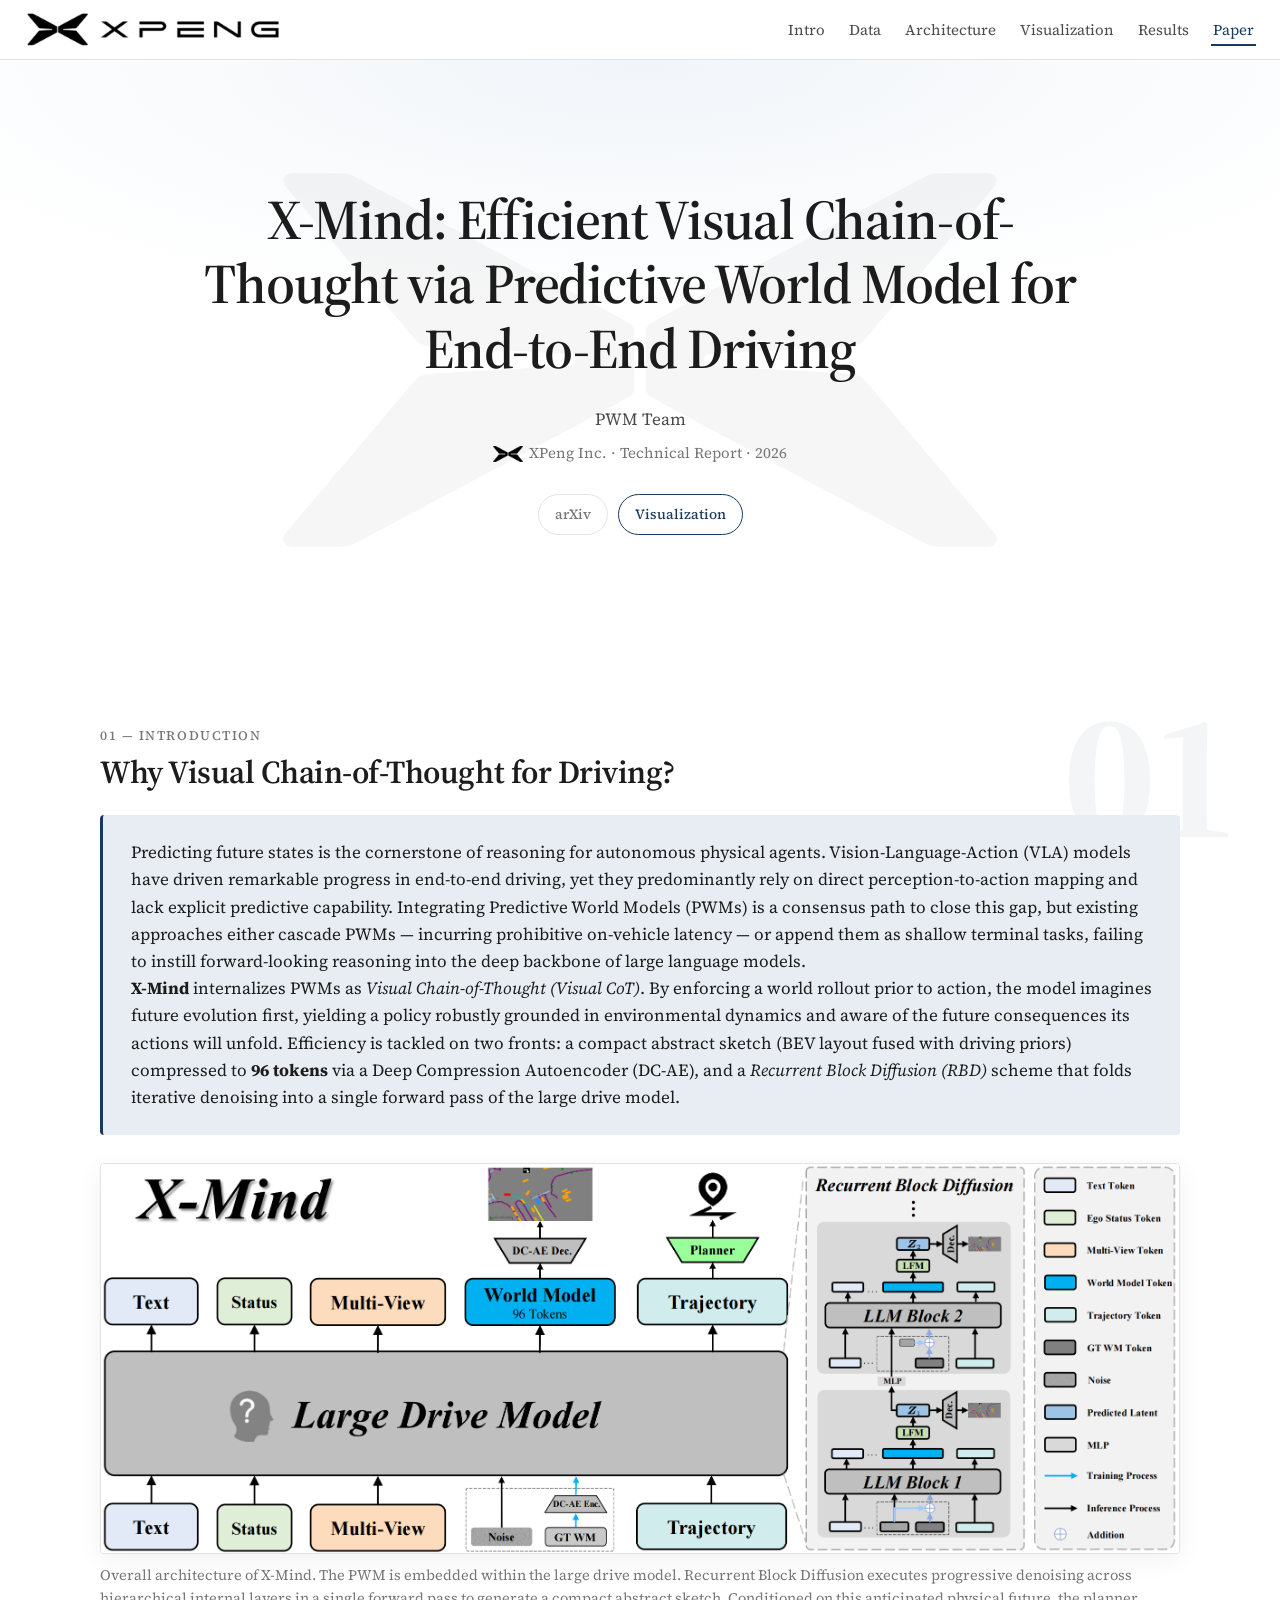
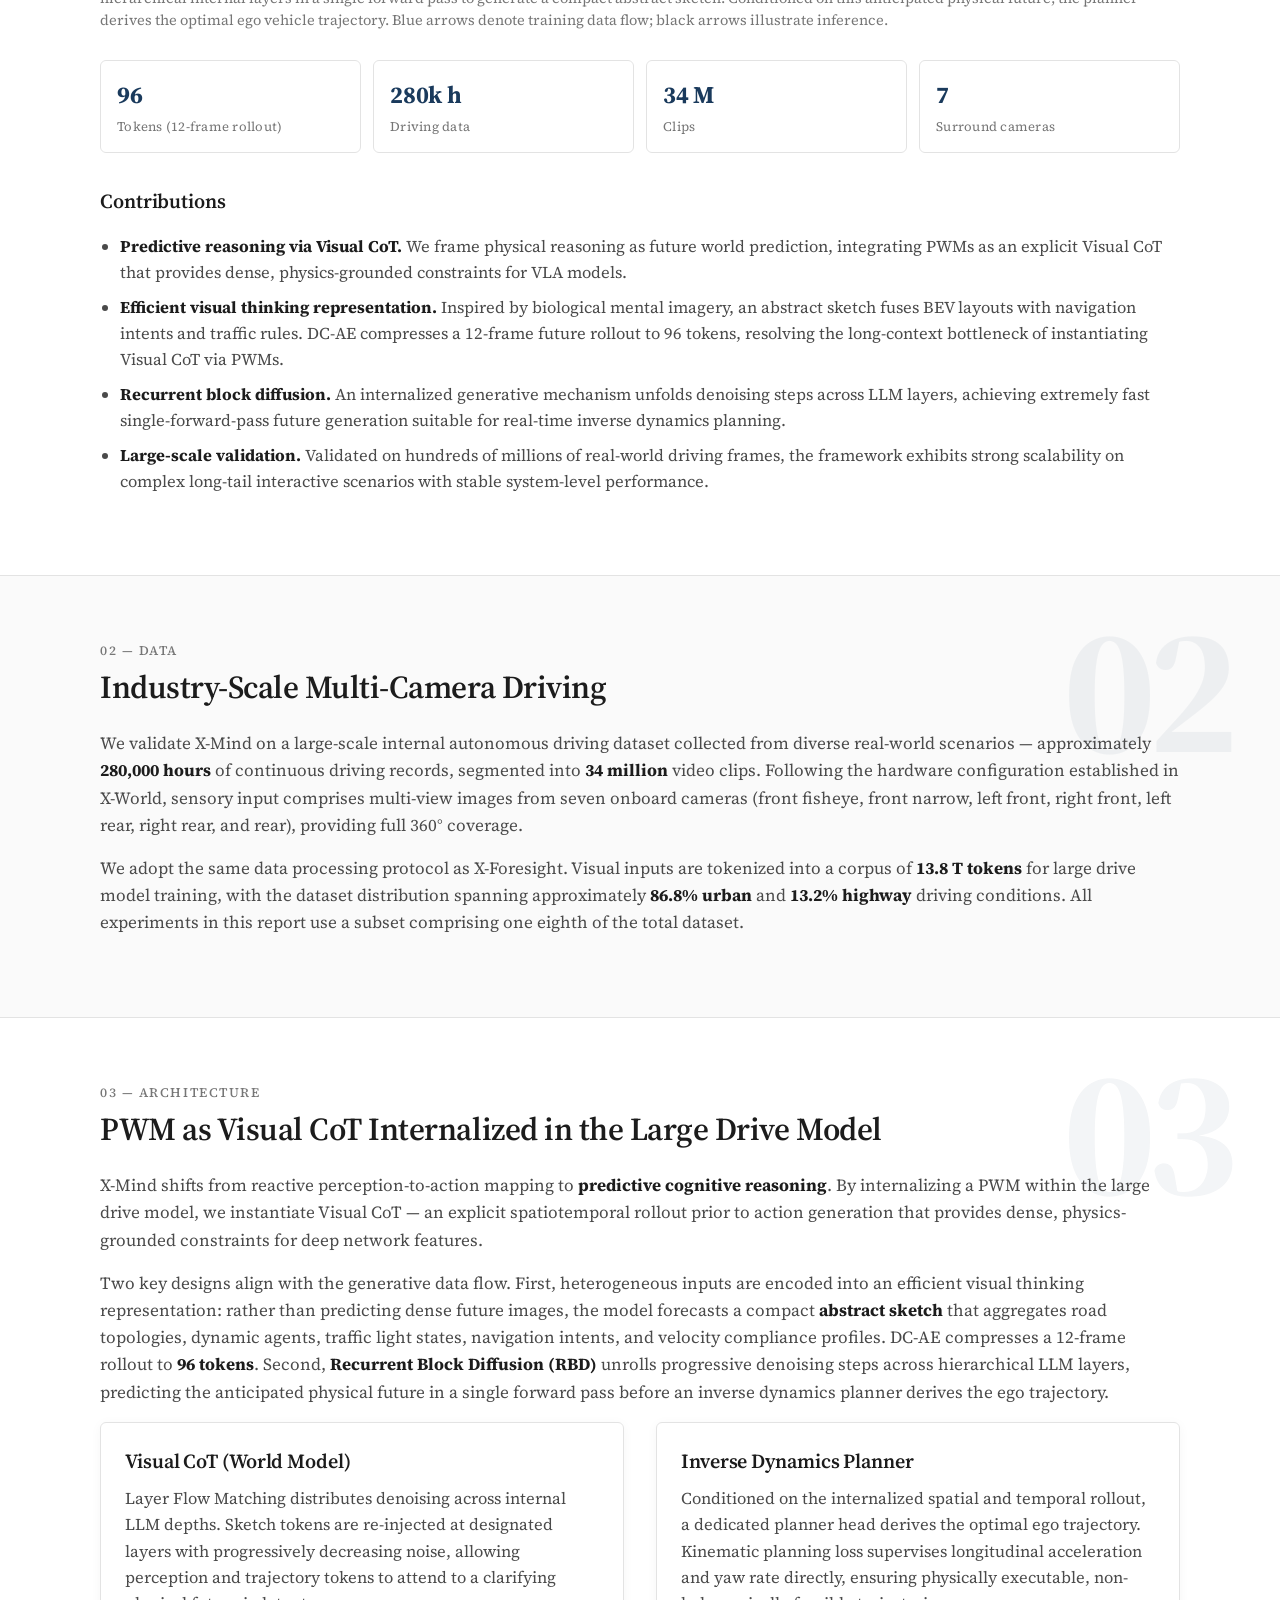
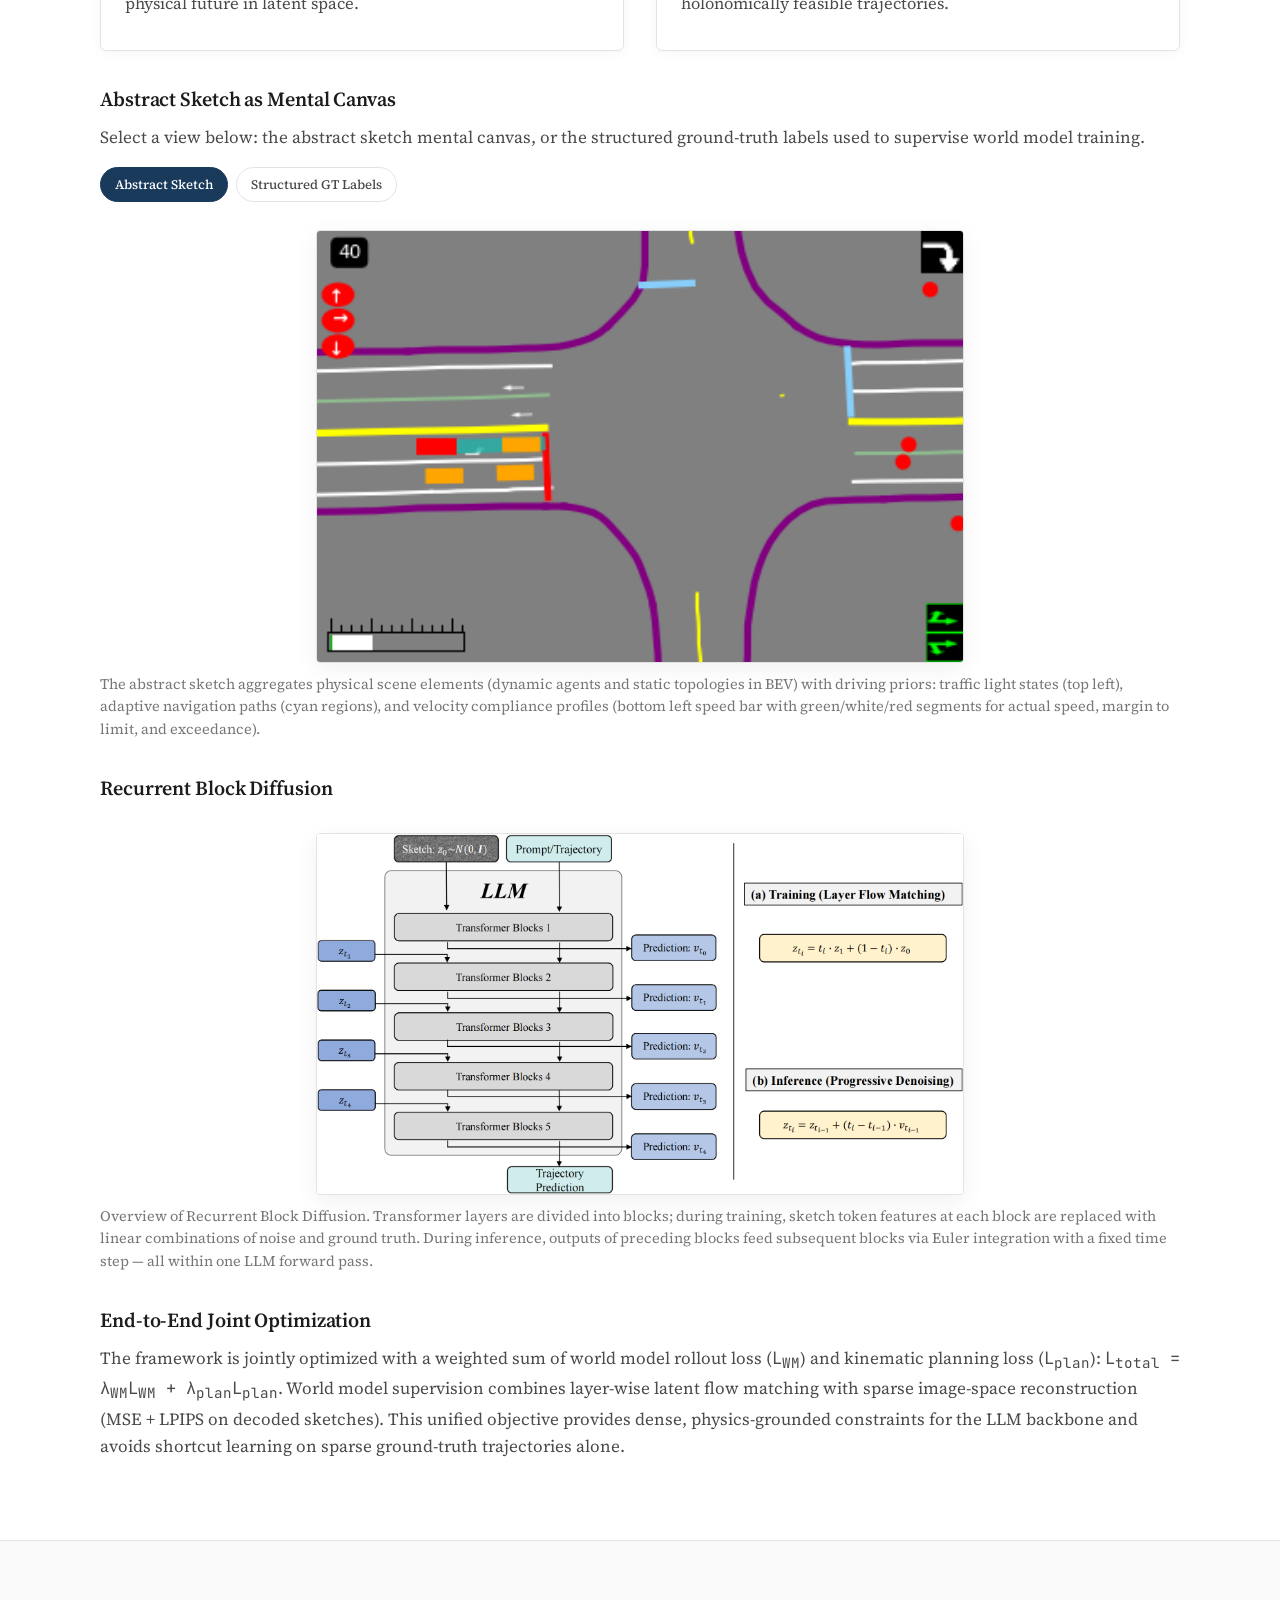
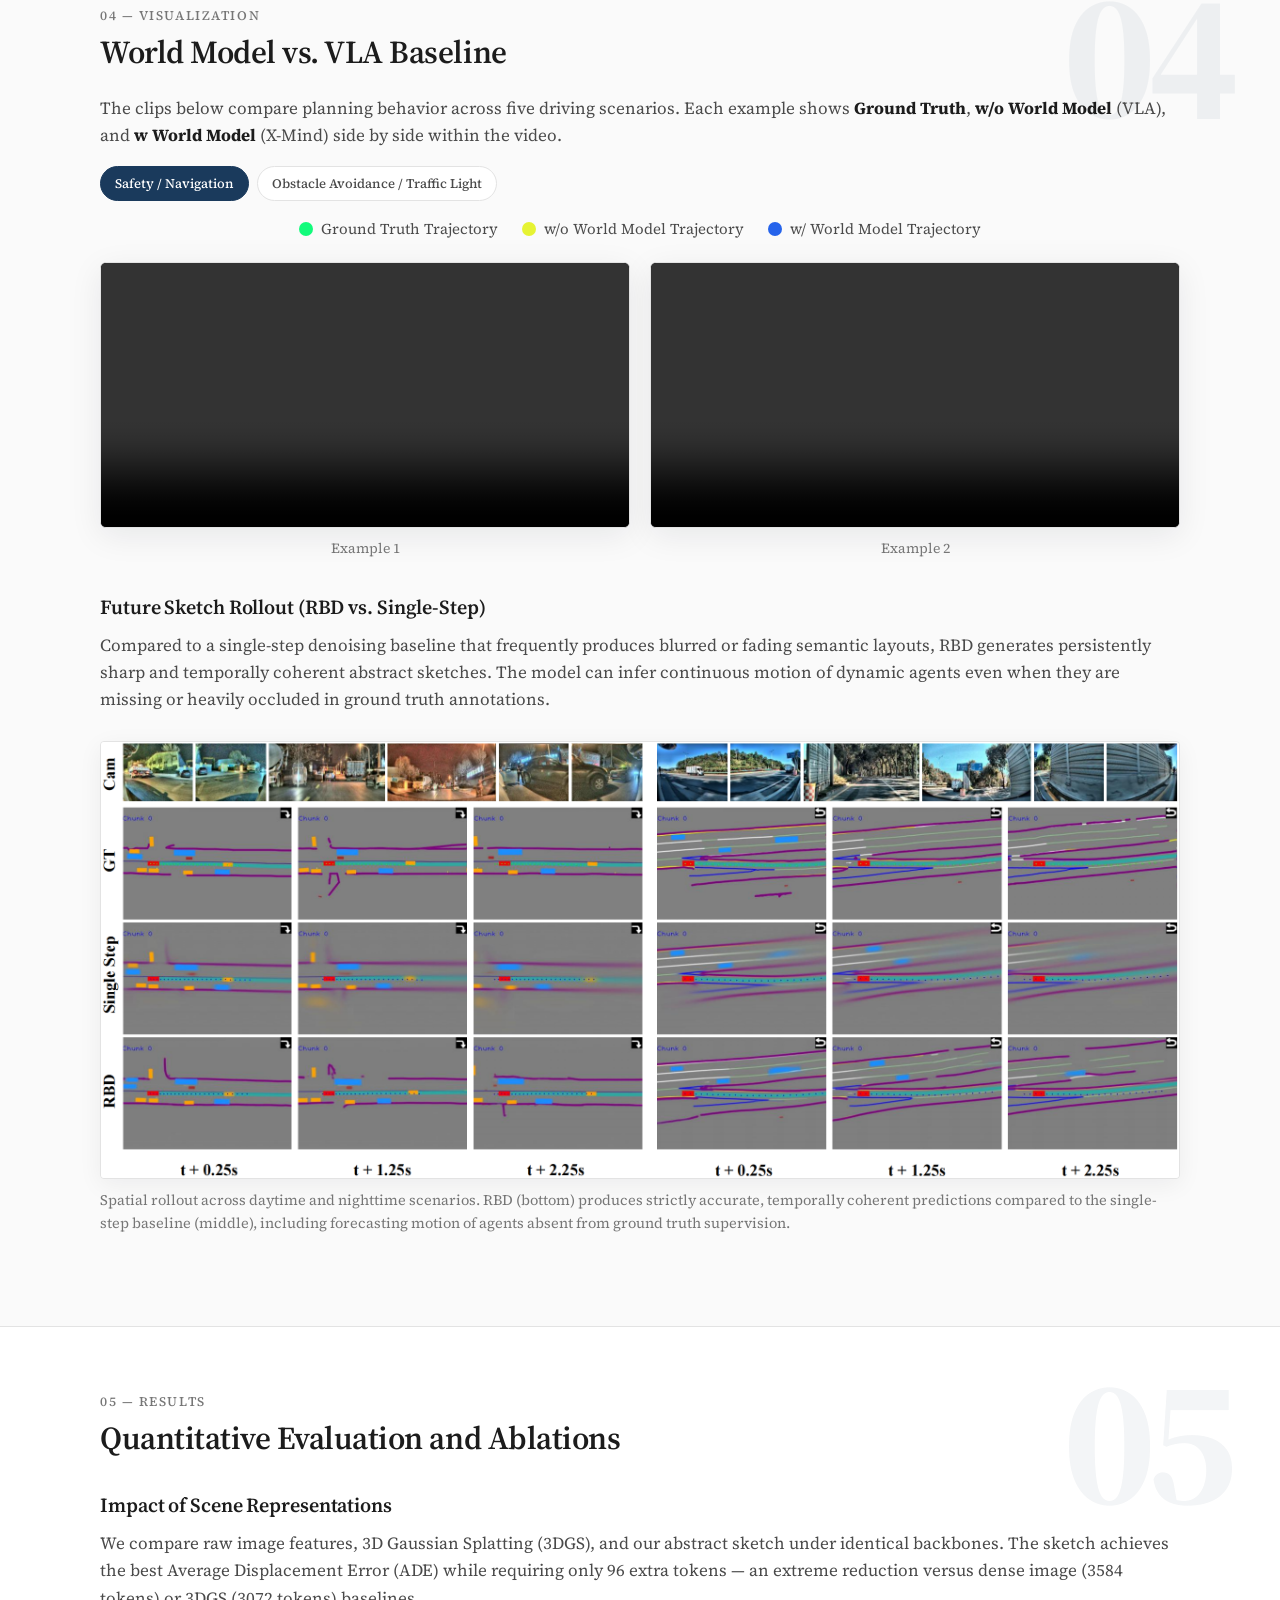
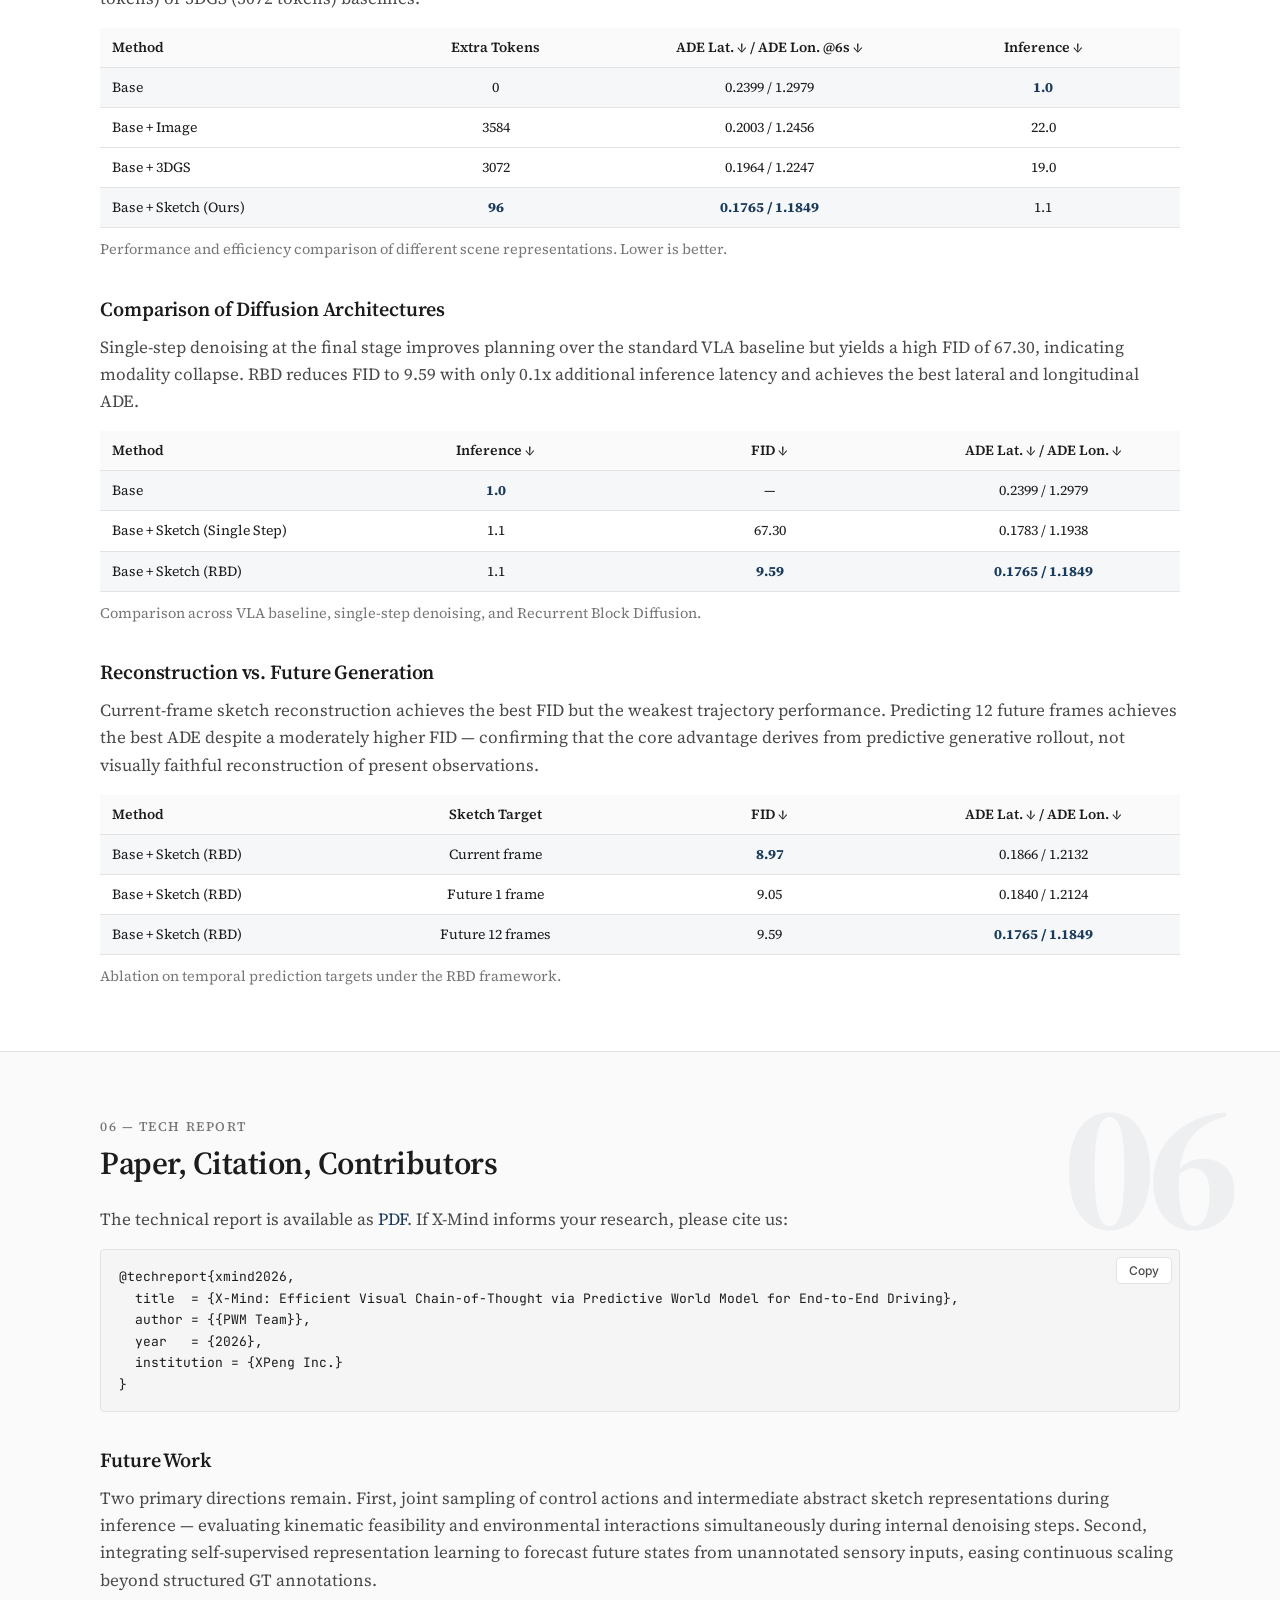
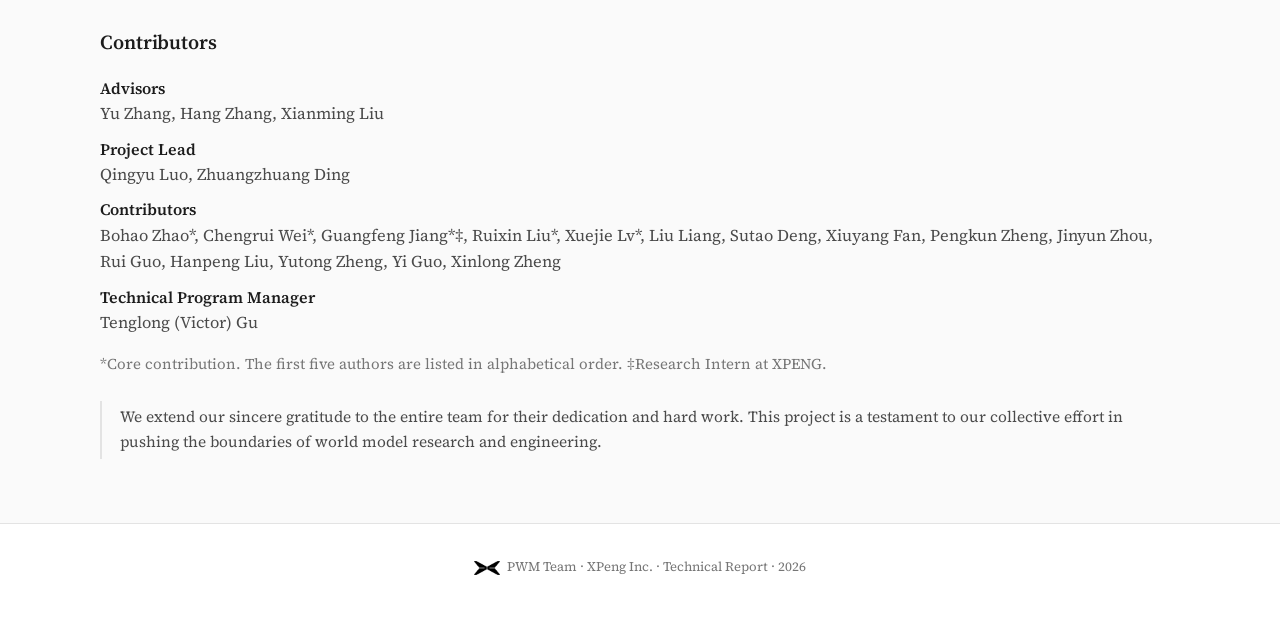
==== commit ef115e55: "update" ====
--- a/en/index.html
+++ b/en/index.html
@@ -333,9 +333,9 @@
       </div>
 
       <ul class="viz-legend" aria-label="Trajectory legend">
-        <li class="legend-gt">Ground Truth</li>
-        <li class="legend-wo">w/o World Model</li>
-        <li class="legend-wm">w/ World Model</li>
+        <li class="legend-gt">Ground Truth Trajectory</li>
+        <li class="legend-wo">w/o World Model Trajectory</li>
+        <li class="legend-wm">w/ World Model Trajectory</li>
       </ul>
 
       <div id="viz-safety" class="viz-scenario-panel">
--- a/assets/css/styles.css
+++ b/assets/css/styles.css
@@ -520,18 +520,23 @@
   list-style: none;
 }
 .viz-legend li {
+  display: inline-flex;
+  align-items: center;
   font-family: var(--serif);
   font-size: 15px;
   color: var(--ink-soft);
 }
 .viz-legend li::before {
-  content: "•";
-  margin-right: 6px;
-  font-weight: 700;
-}
-.viz-legend .legend-gt::before { color: #1a9e55; }
-.viz-legend .legend-wo::before { color: #d4a017; }
-.viz-legend .legend-wm::before { color: #2563eb; }
+  content: "";
+  flex-shrink: 0;
+  width: 14px;
+  height: 14px;
+  margin-right: 8px;
+  border-radius: 50%;
+}
+.viz-legend .legend-gt::before { background: #12fb7b; }
+.viz-legend .legend-wo::before { background: #e6f333; }
+.viz-legend .legend-wm::before { background: #2563eb; }
 .demo-duo {
   display: grid;
   grid-template-columns: 1fr 1fr;
